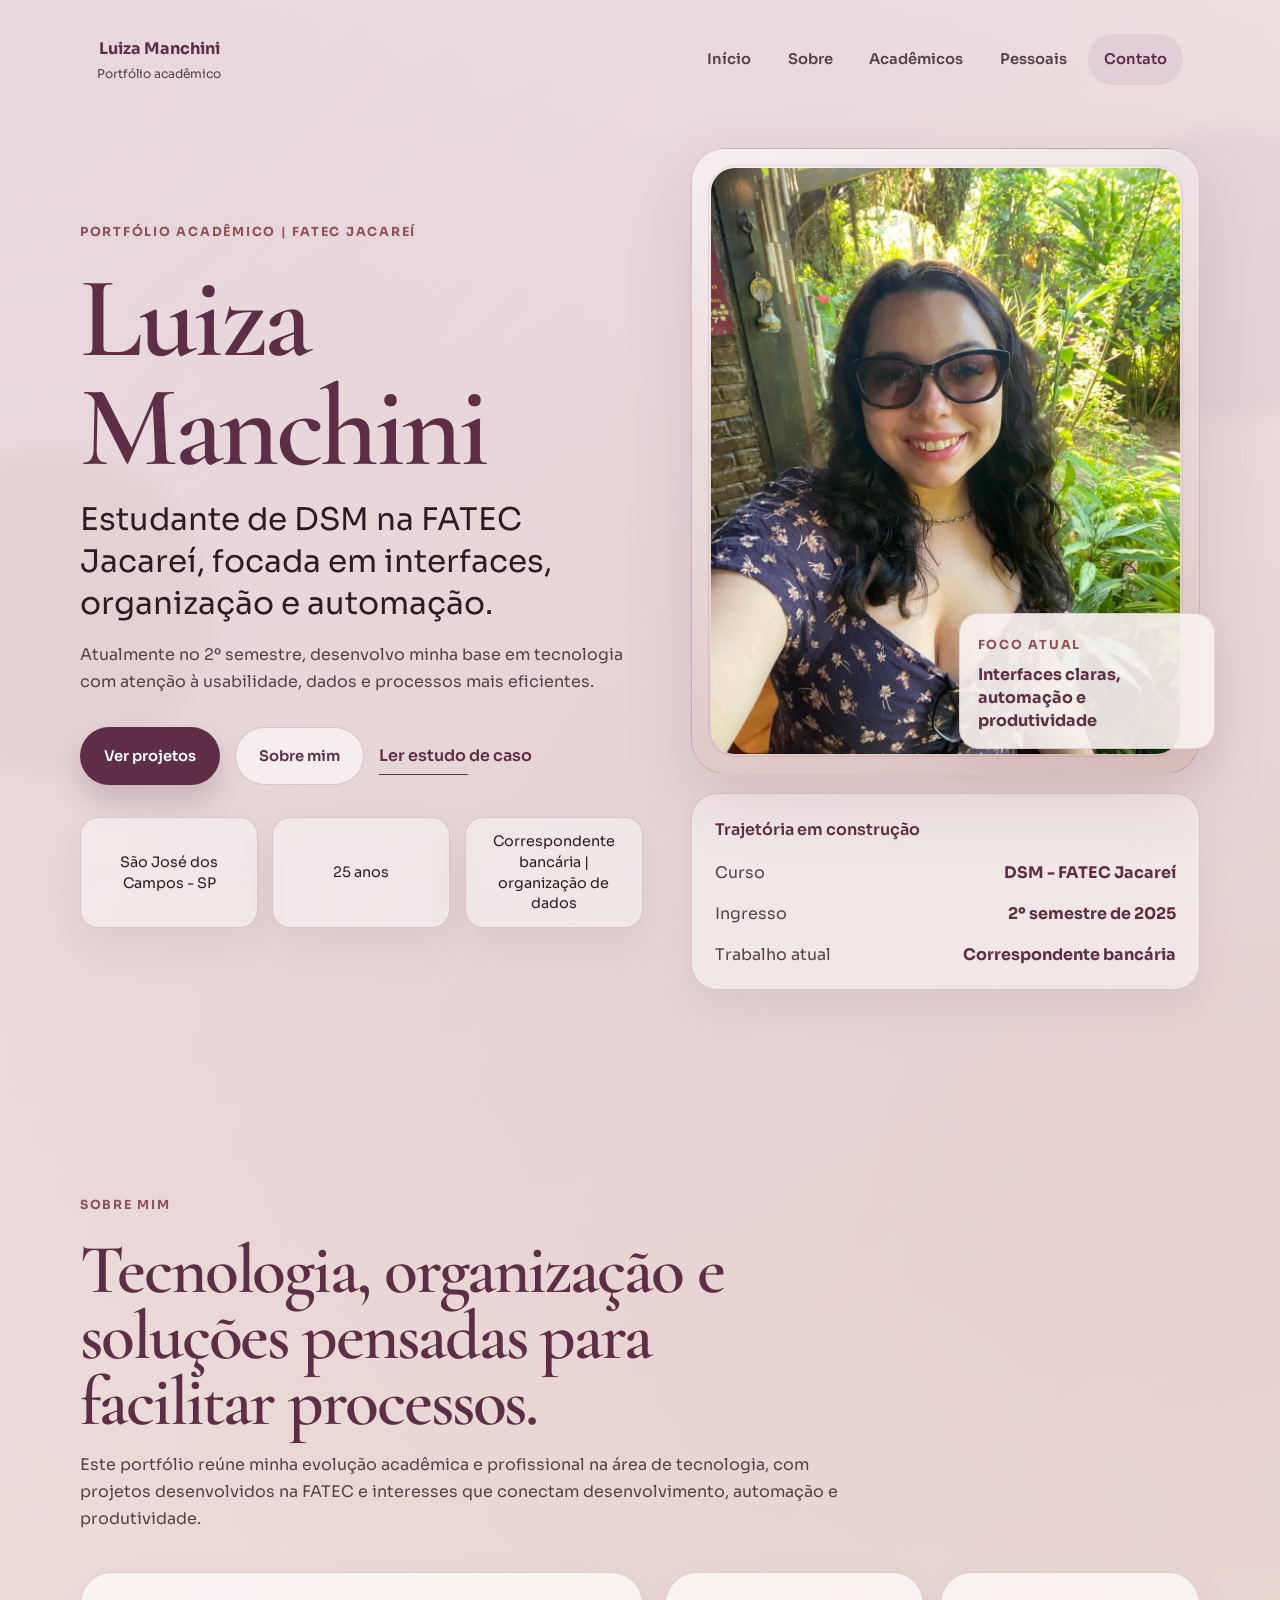
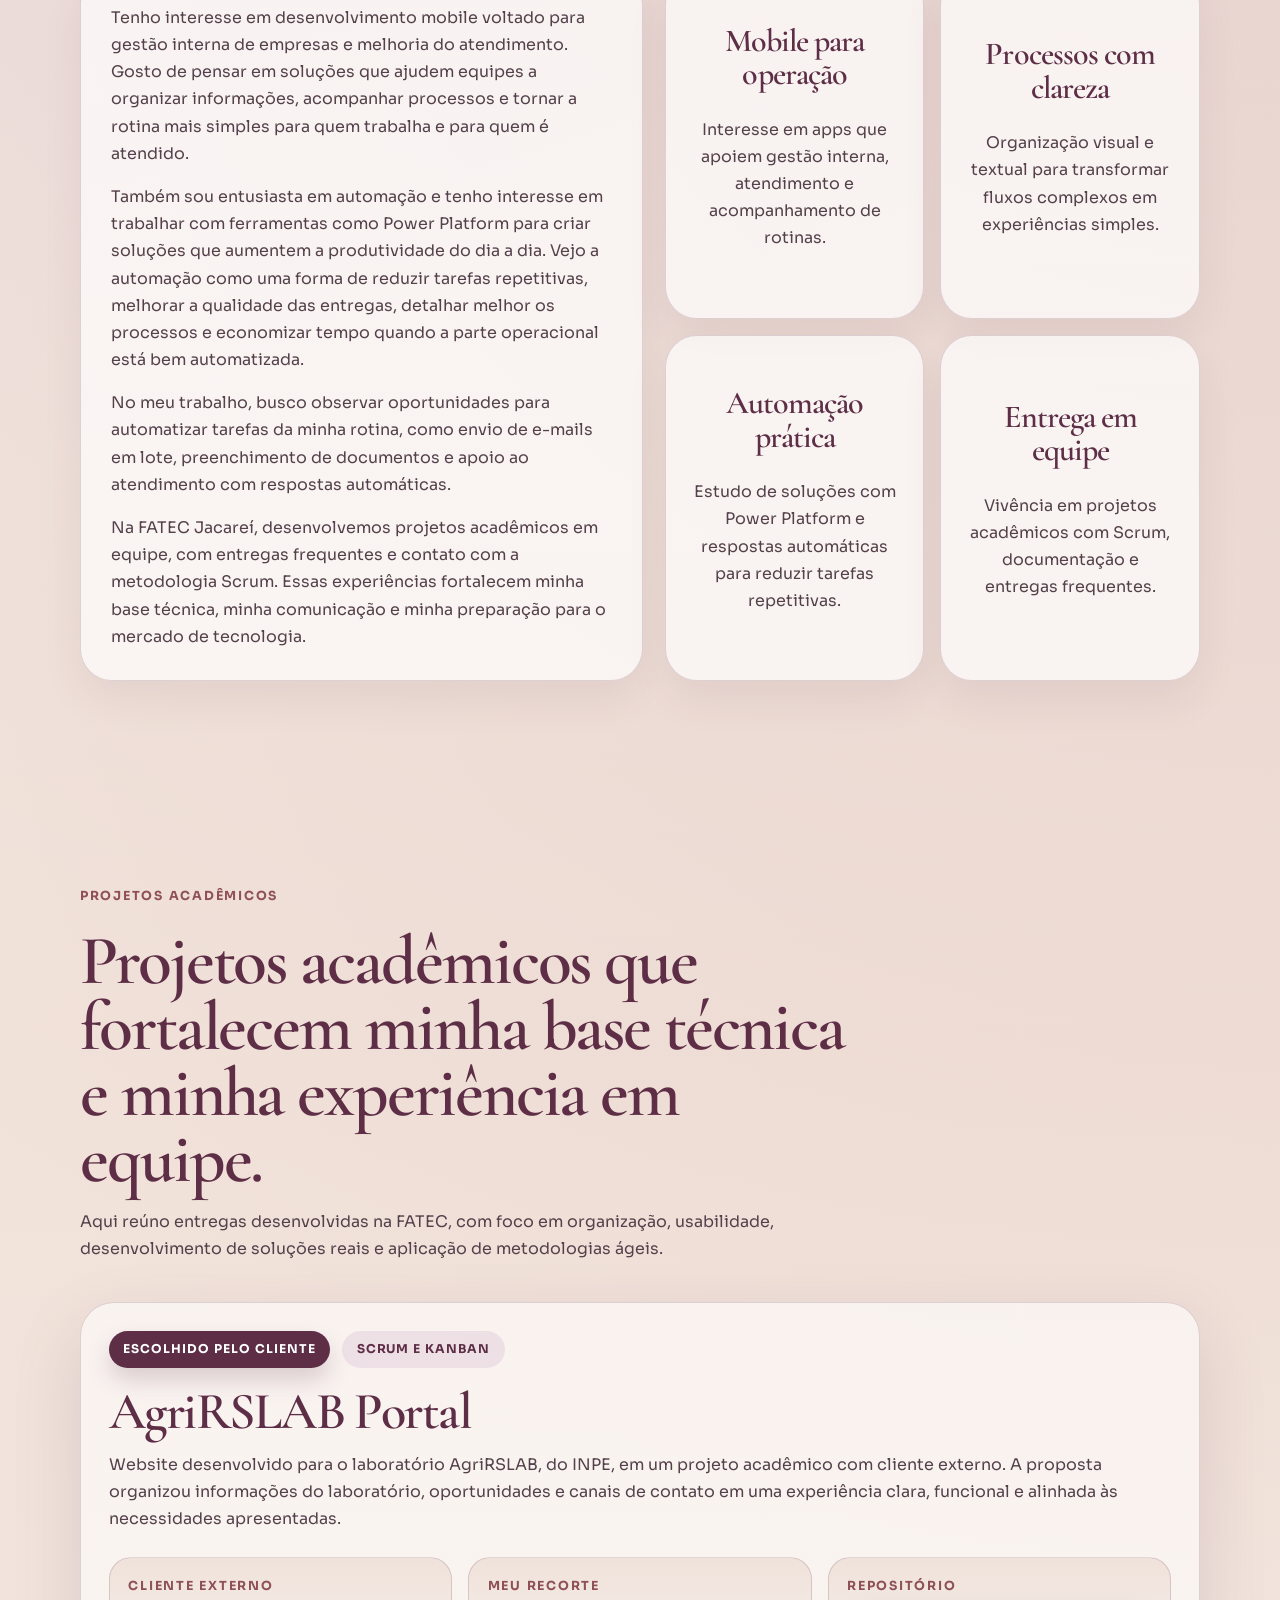
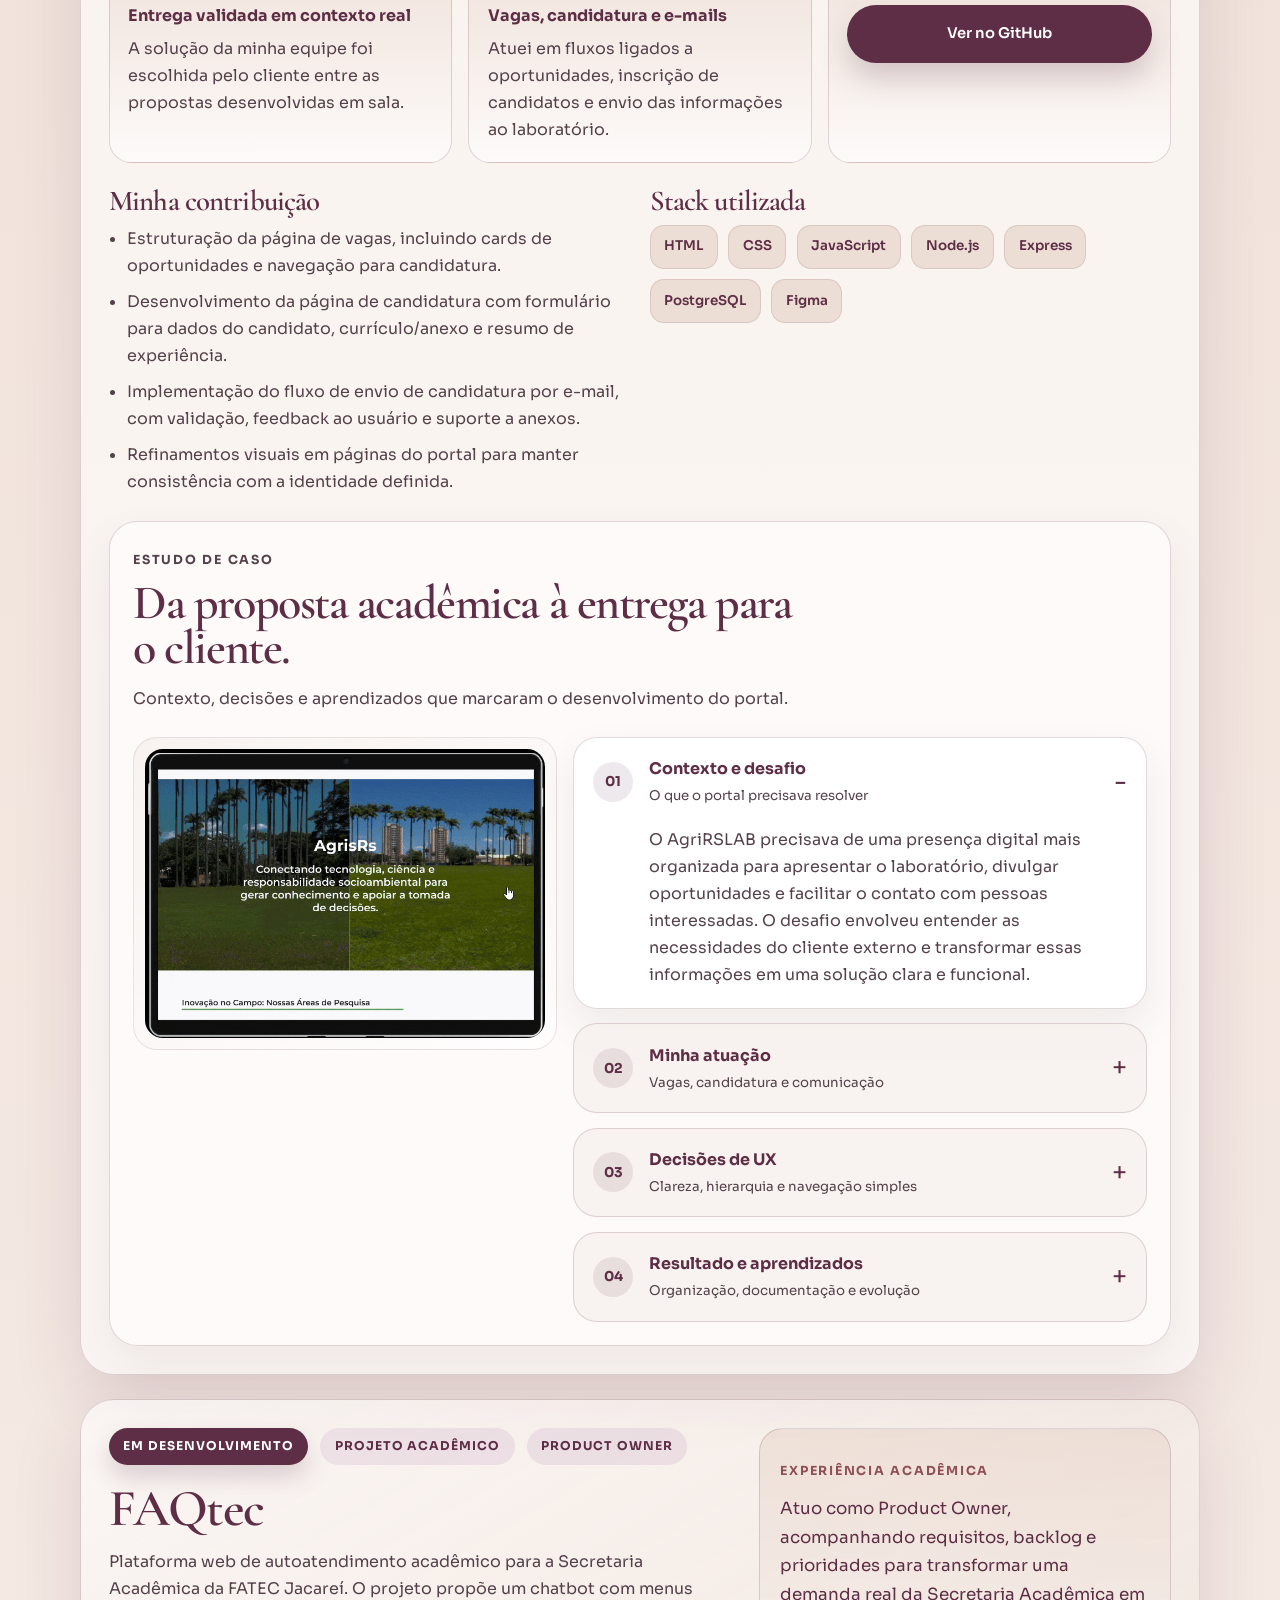
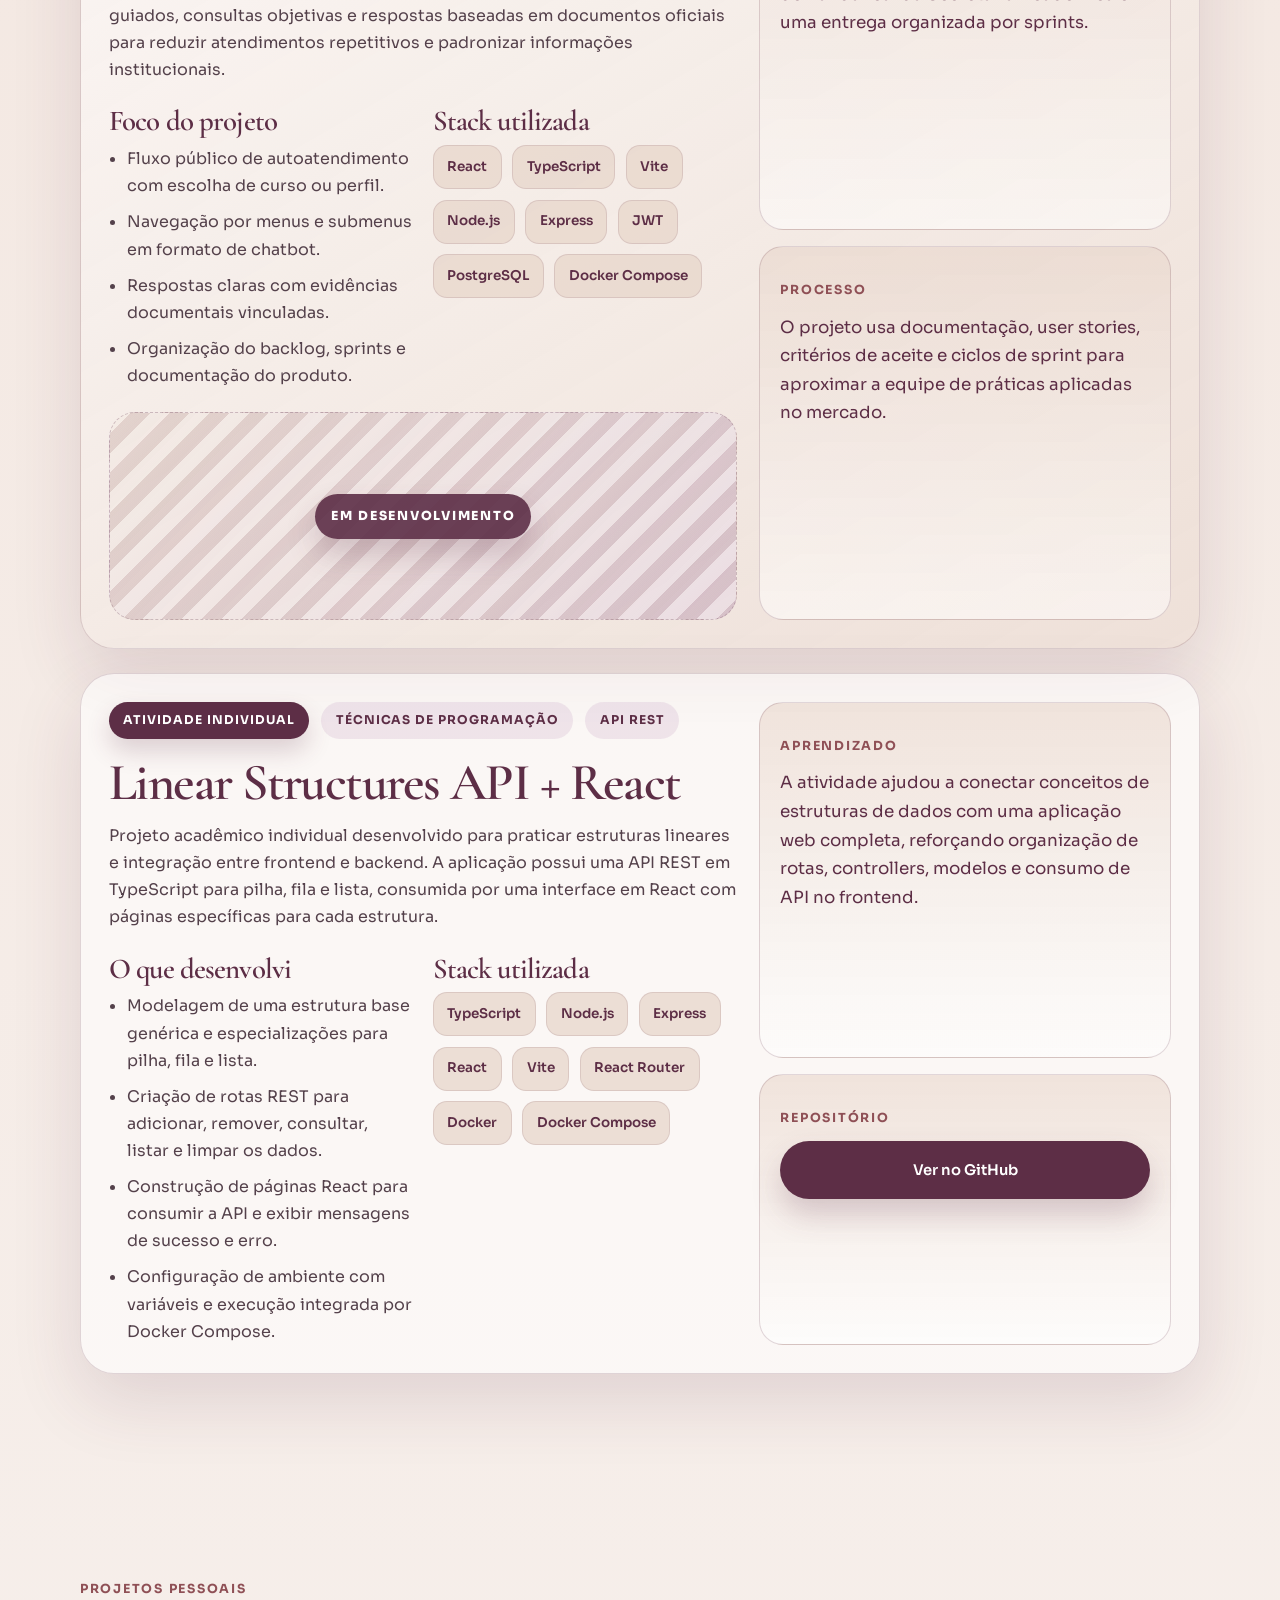
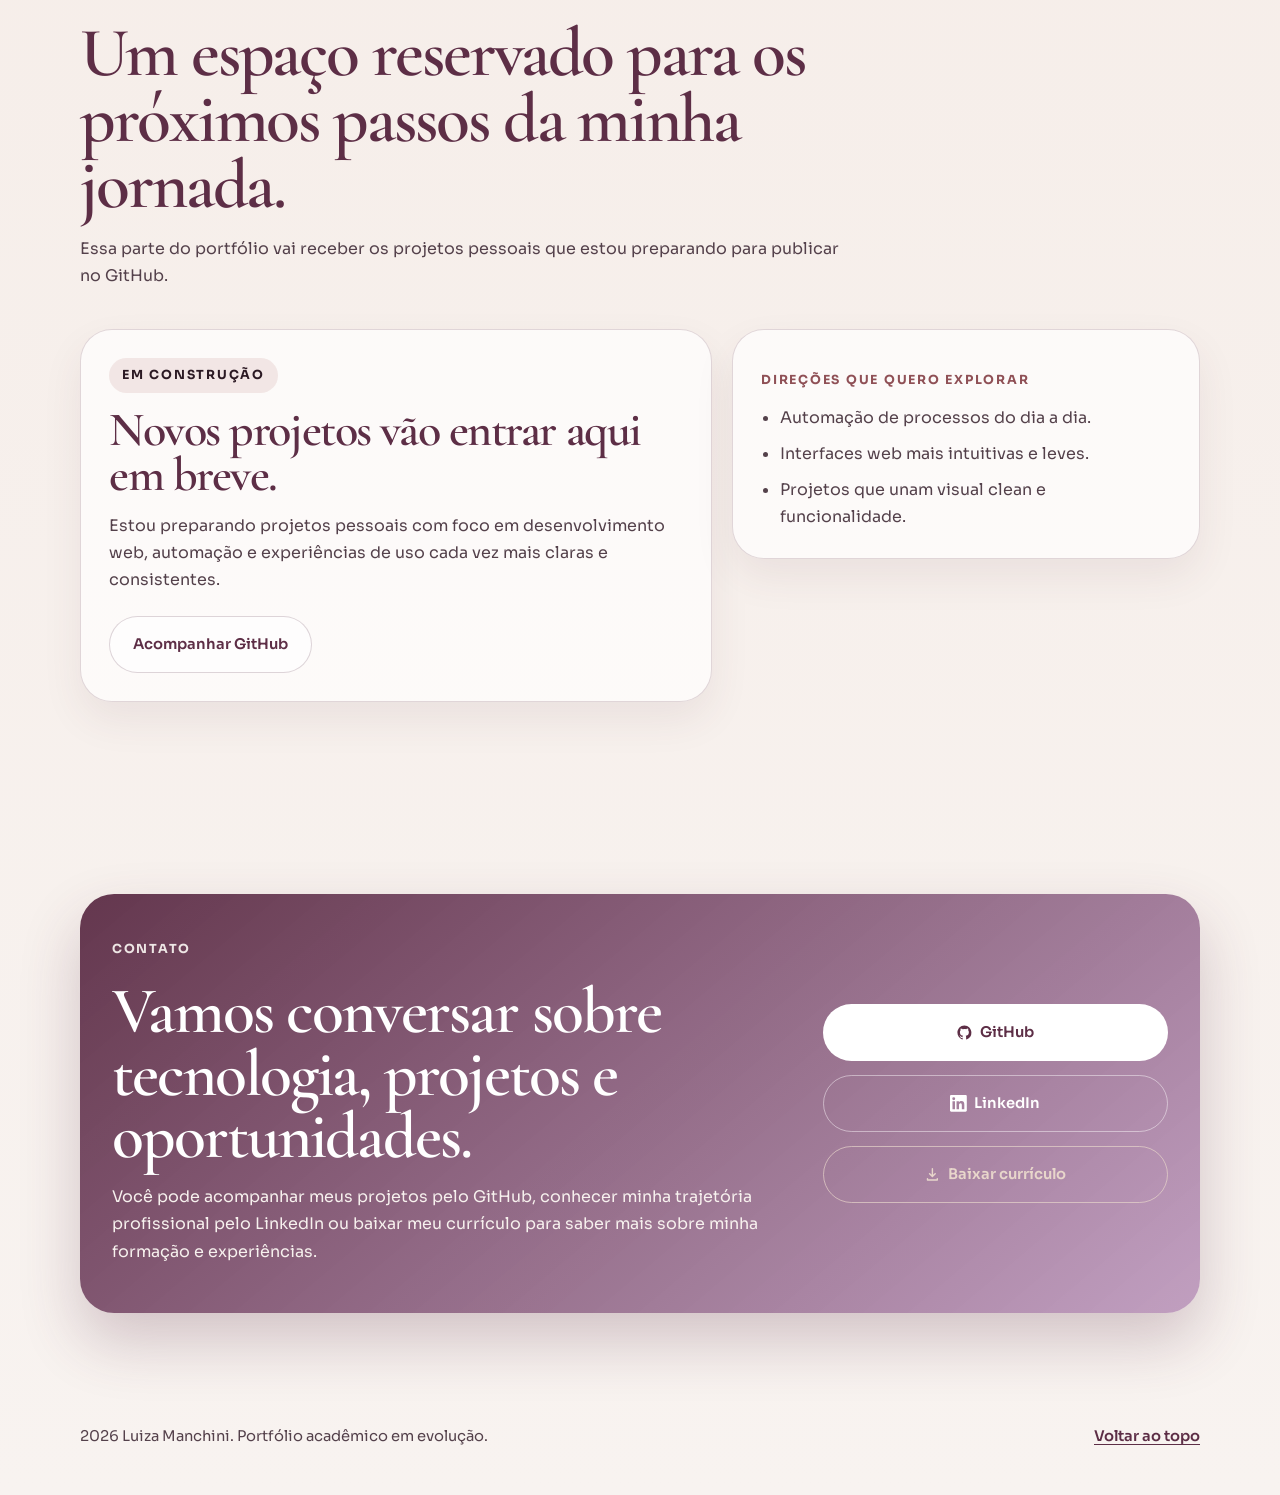
==== index.html @ 91cc4bcb "Add academic portfolio site" ====
<!doctype html>
<html lang="pt-BR">
<head>
  <meta charset="UTF-8">
  <meta name="viewport" content="width=device-width, initial-scale=1.0">
  <meta name="description" content="Portfólio acadêmico de Luiza Manchini, estudante de Desenvolvimento de Software Multiplataforma na FATEC Jacareí, com foco em interfaces claras, automação e produtividade.">
  <meta name="robots" content="index,follow">
  <meta property="og:locale" content="pt_BR">
  <meta property="og:type" content="website">
  <meta property="og:title" content="Luiza Manchini | Portfólio Acadêmico">
  <meta property="og:description" content="Projetos acadêmicos, processo criativo e evolução de Luiza Manchini em Desenvolvimento de Software Multiplataforma.">
  <meta property="og:image" content="assets/images/perfil.jpeg">
  <meta name="twitter:card" content="summary_large_image">
  <meta name="twitter:title" content="Luiza Manchini | Portfólio Acadêmico">
  <meta name="twitter:description" content="Projetos acadêmicos, processo criativo e evolução de Luiza Manchini em Desenvolvimento de Software Multiplataforma.">
  <meta name="twitter:image" content="assets/images/perfil.jpeg">
  <meta name="theme-color" content="#e8d6cb">
  <title>Luiza Manchini | Portfólio Acadêmico</title>
  <link rel="preconnect" href="https://fonts.googleapis.com">
  <link rel="preconnect" href="https://fonts.gstatic.com" crossorigin>
  <link href="https://fonts.googleapis.com/css2?family=Cormorant+Garamond:wght@500;600;700&family=Sora:wght@300;400;500;600;700&display=swap" rel="stylesheet">
  <link rel="icon" type="image/svg+xml" href="assets/icons/favicon.svg">
  <link rel="stylesheet" href="css/style.css">
  <script>document.documentElement.classList.add('js-ready');</script>
  <script src="js/script.js" defer></script>
</head>
<body>
  <a class="skip-link" href="#conteudo">Ir para o conteúdo principal</a>

  <header class="site-header">
    <div class="container header-inner">
      <div class="header-bar">
        <a class="brand" href="#inicio" aria-label="Ir para o início">
          <span class="brand-copy">
            <strong>Luiza Manchini</strong>
            <span>Portfólio acadêmico</span>
          </span>
        </a>

        <button class="menu-toggle" type="button" aria-expanded="false" aria-controls="site-navigation">
          <span class="menu-toggle-lines" aria-hidden="true">
            <span></span>
            <span></span>
            <span></span>
          </span>
          <span class="menu-toggle-label">Menu</span>
        </button>
      </div>

      <nav class="site-nav" id="site-navigation" aria-label="Navegação principal">
        <ul>
          <li><a href="#inicio">Início</a></li>
          <li><a href="#sobre">Sobre</a></li>
          <li><a href="#academicos">Acadêmicos</a></li>
          <li><a href="#pessoais">Pessoais</a></li>
          <li><a href="#contato">Contato</a></li>
        </ul>
      </nav>
    </div>
  </header>

  <main id="conteudo">
    <section class="section hero" id="inicio">
      <div class="container hero-grid">
        <div class="hero-copy" data-reveal>
          <p class="eyebrow">Portfólio acadêmico | FATEC Jacareí</p>
          <h1>Luiza Manchini</h1>
          <p class="hero-lead">Estudante de DSM na FATEC Jacareí, focada em interfaces, organização e automação.</p>
          <p class="hero-text">Atualmente no 2º semestre, desenvolvo minha base em tecnologia com atenção à usabilidade, dados e processos mais eficientes.</p>

          <div class="hero-actions">
            <a class="button button-primary" href="#academicos">Ver projetos</a>
            <a class="button button-secondary" href="#sobre">Sobre mim</a>
            <a class="text-link" href="#agri-case">Ler estudo de caso</a>
          </div>

          <ul class="hero-points" aria-label="Informações principais">
            <li>São José dos Campos - SP</li>
            <li>25 anos</li>
            <li>Correspondente bancária | organização de dados</li>
          </ul>
        </div>

        <div class="hero-visual" data-reveal>
          <div class="portrait-card">
            <span class="portrait-ring" aria-hidden="true"></span>
            <img src="assets/images/perfil.jpeg" alt="Retrato de Luiza Manchini" width="960" height="1280" decoding="async" fetchpriority="high">

            <div class="floating-note">
              <span class="note-label">Foco atual</span>
              <strong>Interfaces claras, automação e produtividade</strong>
            </div>
          </div>

          <div class="hero-mini-card">
            <p class="mini-title">Trajetória em construção</p>
            <ul>
              <li><span>Curso</span><strong>DSM - FATEC Jacareí</strong></li>
              <li><span>Ingresso</span><strong>2º semestre de 2025</strong></li>
              <li><span>Trabalho atual</span><strong>Correspondente bancária</strong></li>
            </ul>
          </div>
        </div>
      </div>
    </section>

    <section class="section about-section" id="sobre">
      <div class="container">
        <div class="section-heading" data-reveal>
          <p class="section-kicker">Sobre mim</p>
          <h2>Tecnologia, organização e soluções pensadas para facilitar processos.</h2>
          <p>Este portfólio reúne minha evolução acadêmica e profissional na área de tecnologia, com projetos desenvolvidos na FATEC e interesses que conectam desenvolvimento, automação e produtividade.</p>
        </div>

        <div class="about-grid">
          <article class="about-card" data-reveal>
            <p>Tenho interesse em desenvolvimento mobile voltado para gestão interna de empresas e melhoria do atendimento. Gosto de pensar em soluções que ajudem equipes a organizar informações, acompanhar processos e tornar a rotina mais simples para quem trabalha e para quem é atendido.</p>
            <p>Também sou entusiasta em automação e tenho interesse em trabalhar com ferramentas como Power Platform para criar soluções que aumentem a produtividade do dia a dia. Vejo a automação como uma forma de reduzir tarefas repetitivas, melhorar a qualidade das entregas, detalhar melhor os processos e economizar tempo quando a parte operacional está bem automatizada.</p>
            <p>No meu trabalho, busco observar oportunidades para automatizar tarefas da minha rotina, como envio de e-mails em lote, preenchimento de documentos e apoio ao atendimento com respostas automáticas.</p>
            <p>Na FATEC Jacareí, desenvolvemos projetos acadêmicos em equipe, com entregas frequentes e contato com a metodologia Scrum. Essas experiências fortalecem minha base técnica, minha comunicação e minha preparação para o mercado de tecnologia.</p>
          </article>

          <div class="principles-grid" data-reveal>
            <article class="principle-card">
              <h3>Mobile para operação</h3>
              <p>Interesse em apps que apoiem gestão interna, atendimento e acompanhamento de rotinas.</p>
            </article>

            <article class="principle-card">
              <h3>Processos com clareza</h3>
              <p>Organização visual e textual para transformar fluxos complexos em experiências simples.</p>
            </article>

            <article class="principle-card">
              <h3>Automação prática</h3>
              <p>Estudo de soluções com Power Platform e respostas automáticas para reduzir tarefas repetitivas.</p>
            </article>

            <article class="principle-card">
              <h3>Entrega em equipe</h3>
              <p>Vivência em projetos acadêmicos com Scrum, documentação e entregas frequentes.</p>
            </article>
          </div>
        </div>
      </div>
    </section>

    <section class="section projects-section" id="academicos">
      <div class="container">
        <div class="section-heading" data-reveal>
          <p class="section-kicker">Projetos acadêmicos</p>
          <h2>Projetos acadêmicos que fortalecem minha base técnica e minha experiência em equipe.</h2>
          <p>Aqui reúno entregas desenvolvidas na FATEC, com foco em organização, usabilidade, desenvolvimento de soluções reais e aplicação de metodologias ágeis.</p>
        </div>

        <article class="project-feature project-feature-wide" data-reveal id="agri-case">
          <div class="project-main">
            <div class="project-badges">
              <span class="badge badge-highlight">Escolhido pelo cliente</span>
              <span class="badge">Scrum e Kanban</span>
            </div>

            <h3>AgriRSLAB Portal</h3>
            <p class="project-summary">Website desenvolvido para o laboratório AgriRSLAB, do INPE, em um projeto acadêmico com cliente externo. A proposta organizou informações do laboratório, oportunidades e canais de contato em uma experiência clara, funcional e alinhada às necessidades apresentadas.</p>

            <div class="project-insights" aria-label="Destaques do projeto AgriRSLAB">
              <article class="project-mini-panel">
                <span class="side-eyebrow">Cliente externo</span>
                <strong>Entrega validada em contexto real</strong>
                <p>A solução da minha equipe foi escolhida pelo cliente entre as propostas desenvolvidas em sala.</p>
              </article>

              <article class="project-mini-panel">
                <span class="side-eyebrow">Meu recorte</span>
                <strong>Vagas, candidatura e e-mails</strong>
                <p>Atuei em fluxos ligados a oportunidades, inscrição de candidatos e envio das informações ao laboratório.</p>
              </article>

              <article class="project-mini-panel">
                <span class="side-eyebrow">Repositório</span>
                <a class="button button-primary button-block" href="https://github.com/404NotFound-ABP/AgriRSLAB_Portal" target="_blank" rel="noopener noreferrer">Ver no GitHub</a>
              </article>
            </div>

            <div class="project-split">
              <div>
                <h4>Minha contribuição</h4>
                <ul class="detail-list">
                  <li>Estruturação da página de vagas, incluindo cards de oportunidades e navegação para candidatura.</li>
                  <li>Desenvolvimento da página de candidatura com formulário para dados do candidato, currículo/anexo e resumo de experiência.</li>
                  <li>Implementação do fluxo de envio de candidatura por e-mail, com validação, feedback ao usuário e suporte a anexos.</li>
                  <li>Refinamentos visuais em páginas do portal para manter consistência com a identidade definida.</li>
                </ul>
              </div>

              <div>
                <h4>Stack utilizada</h4>
                <div class="tag-list" aria-label="Tecnologias utilizadas">
                  <span class="tag">HTML</span>
                  <span class="tag">CSS</span>
                  <span class="tag">JavaScript</span>
                  <span class="tag">Node.js</span>
                  <span class="tag">Express</span>
                  <span class="tag">PostgreSQL</span>
                  <span class="tag">Figma</span>
                </div>
              </div>
            </div>

            <section class="case-study-shell" aria-labelledby="case-study-title">
              <div class="case-study-intro">
                <p class="section-kicker">Estudo de caso</p>
                <h4 id="case-study-title">Da proposta acadêmica à entrega para o cliente.</h4>
                <p>Contexto, decisões e aprendizados que marcaram o desenvolvimento do portal.</p>
              </div>

              <div class="case-study-content">
                <div class="project-demo-card">
                  <img src="assets/images/GifFigma.gif" alt="Demonstração visual do protótipo do projeto AgriRSLAB" loading="lazy" decoding="async">
                </div>

                <div class="case-study-list" aria-label="Etapas do estudo de caso">
                  <details class="case-item" open>
                    <summary>
                      <span class="case-item-index">01</span>
                      <span>
                        <strong>Contexto e desafio</strong>
                        <small>O que o portal precisava resolver</small>
                      </span>
                    </summary>
                    <p>O AgriRSLAB precisava de uma presença digital mais organizada para apresentar o laboratório, divulgar oportunidades e facilitar o contato com pessoas interessadas. O desafio envolveu entender as necessidades do cliente externo e transformar essas informações em uma solução clara e funcional.</p>
                  </details>

                  <details class="case-item">
                    <summary>
                      <span class="case-item-index">02</span>
                      <span>
                        <strong>Minha atuação</strong>
                        <small>Vagas, candidatura e comunicação</small>
                      </span>
                    </summary>
                    <p>Atuei principalmente no fluxo de vagas e candidatura, estruturando a visualização das oportunidades, a tela de inscrição e o envio das informações por e-mail, incluindo validação de campos, retorno para o usuário e suporte a currículo anexado.</p>
                  </details>

                  <details class="case-item">
                    <summary>
                      <span class="case-item-index">03</span>
                      <span>
                        <strong>Decisões de UX</strong>
                        <small>Clareza, hierarquia e navegação simples</small>
                      </span>
                    </summary>
                    <p>As escolhas priorizaram leitura fluida, hierarquia visual clara e caminhos objetivos para que visitantes entendessem rapidamente o laboratório, encontrassem informações importantes e acessassem oportunidades com facilidade.</p>
                  </details>

                  <details class="case-item">
                    <summary>
                      <span class="case-item-index">04</span>
                      <span>
                        <strong>Resultado e aprendizados</strong>
                        <small>Organização, documentação e evolução</small>
                      </span>
                    </summary>
                    <p>Ter a solução escolhida pelo cliente reforçou a importância de alinhar design, funcionalidade e organização em equipe. O uso de Scrum, Kanban, Trello e UML também ajudou a visualizar fluxos, dividir responsabilidades e evoluir a entrega com mais segurança.</p>
                  </details>
                </div>
              </div>
            </section>
          </div>
        </article>

        <article class="project-feature project-feature-secondary" data-reveal>
          <div class="project-main">
            <div class="project-badges">
              <span class="badge badge-highlight">Em desenvolvimento</span>
              <span class="badge">Projeto acadêmico</span>
              <span class="badge">Product Owner</span>
            </div>

            <h3>FAQtec</h3>
            <p class="project-summary">Plataforma web de autoatendimento acadêmico para a Secretaria Acadêmica da FATEC Jacareí. O projeto propõe um chatbot com menus guiados, consultas objetivas e respostas baseadas em documentos oficiais para reduzir atendimentos repetitivos e padronizar informações institucionais.</p>

            <div class="project-split">
              <div>
                <h4>Foco do projeto</h4>
                <ul class="detail-list">
                  <li>Fluxo público de autoatendimento com escolha de curso ou perfil.</li>
                  <li>Navegação por menus e submenus em formato de chatbot.</li>
                  <li>Respostas claras com evidências documentais vinculadas.</li>
                  <li>Organização do backlog, sprints e documentação do produto.</li>
                </ul>
              </div>

              <div>
                <h4>Stack utilizada</h4>
                <div class="tag-list" aria-label="Tecnologias utilizadas no FAQtec">
                  <span class="tag">React</span>
                  <span class="tag">TypeScript</span>
                  <span class="tag">Vite</span>
                  <span class="tag">Node.js</span>
                  <span class="tag">Express</span>
                  <span class="tag">JWT</span>
                  <span class="tag">PostgreSQL</span>
                  <span class="tag">Docker Compose</span>
                </div>
              </div>
            </div>

            <div class="project-placeholder-media" aria-label="Espaço reservado para demonstração visual do FAQtec">
              <span>EM DESENVOLVIMENTO</span>
            </div>
          </div>

          <aside class="project-side">
            <div class="project-side-card">
              <p class="side-eyebrow">Experiência acadêmica</p>
              <p class="side-highlight">Atuo como Product Owner, acompanhando requisitos, backlog e prioridades para transformar uma demanda real da Secretaria Acadêmica em uma entrega organizada por sprints.</p>
            </div>

            <div class="project-side-card">
              <p class="side-eyebrow">Processo</p>
              <p class="side-highlight">O projeto usa documentação, user stories, critérios de aceite e ciclos de sprint para aproximar a equipe de práticas aplicadas no mercado.</p>
            </div>
          </aside>
        </article>

        <article class="project-feature" data-reveal>
          <div class="project-main">
            <div class="project-badges">
              <span class="badge badge-highlight">Atividade individual</span>
              <span class="badge">Técnicas de Programação</span>
              <span class="badge">API REST</span>
            </div>

            <h3>Linear Structures API + React</h3>
            <p class="project-summary">Projeto acadêmico individual desenvolvido para praticar estruturas lineares e integração entre frontend e backend. A aplicação possui uma API REST em TypeScript para pilha, fila e lista, consumida por uma interface em React com páginas específicas para cada estrutura.</p>

            <div class="project-split">
              <div>
                <h4>O que desenvolvi</h4>
                <ul class="detail-list">
                  <li>Modelagem de uma estrutura base genérica e especializações para pilha, fila e lista.</li>
                  <li>Criação de rotas REST para adicionar, remover, consultar, listar e limpar os dados.</li>
                  <li>Construção de páginas React para consumir a API e exibir mensagens de sucesso e erro.</li>
                  <li>Configuração de ambiente com variáveis e execução integrada por Docker Compose.</li>
                </ul>
              </div>

              <div>
                <h4>Stack utilizada</h4>
                <div class="tag-list" aria-label="Tecnologias utilizadas no Linear Structures API + React">
                  <span class="tag">TypeScript</span>
                  <span class="tag">Node.js</span>
                  <span class="tag">Express</span>
                  <span class="tag">React</span>
                  <span class="tag">Vite</span>
                  <span class="tag">React Router</span>
                  <span class="tag">Docker</span>
                  <span class="tag">Docker Compose</span>
                </div>
              </div>
            </div>
          </div>

          <aside class="project-side">
            <div class="project-side-card">
              <p class="side-eyebrow">Aprendizado</p>
              <p class="side-highlight">A atividade ajudou a conectar conceitos de estruturas de dados com uma aplicação web completa, reforçando organização de rotas, controllers, modelos e consumo de API no frontend.</p>
            </div>

            <div class="project-side-card">
              <p class="side-eyebrow">Repositório</p>
              <a class="button button-primary button-block" href="https://github.com/Luiza-Manchini/linear-structures-api-react" target="_blank" rel="noopener noreferrer">Ver no GitHub</a>
            </div>
          </aside>
        </article>
      </div>
    </section>

    <section class="section personal-section" id="pessoais">
      <div class="container">
        <div class="section-heading" data-reveal>
          <p class="section-kicker">Projetos pessoais</p>
          <h2>Um espaço reservado para os próximos passos da minha jornada.</h2>
          <p>Essa parte do portfólio vai receber os projetos pessoais que estou preparando para publicar no GitHub.</p>
        </div>

        <div class="personal-grid">
          <article class="placeholder-card" data-reveal>
            <span class="status-pill">Em construção</span>
            <h3>Novos projetos vão entrar aqui em breve.</h3>
            <p>Estou preparando projetos pessoais com foco em desenvolvimento web, automação e experiências de uso cada vez mais claras e consistentes.</p>
            <a class="button button-secondary" href="https://github.com/Luiza-Manchini" target="_blank" rel="noopener noreferrer">Acompanhar GitHub</a>
          </article>

          <aside class="idea-card" data-reveal>
            <p class="side-eyebrow">Direções que quero explorar</p>
            <ul class="detail-list">
              <li>Automação de processos do dia a dia.</li>
              <li>Interfaces web mais intuitivas e leves.</li>
              <li>Projetos que unam visual clean e funcionalidade.</li>
            </ul>
          </aside>
        </div>
      </div>
    </section>

    <section class="section contact-section" id="contato">
      <div class="container contact-shell" data-reveal>
        <div class="contact-copy">
          <p class="section-kicker">Contato</p>
          <h2>Vamos conversar sobre tecnologia, projetos e oportunidades.</h2>
          <p>Você pode acompanhar meus projetos pelo GitHub, conhecer minha trajetória profissional pelo LinkedIn ou baixar meu currículo para saber mais sobre minha formação e experiências.</p>
        </div>

        <div class="contact-actions">
          <a class="button button-primary button-block" href="https://github.com/Luiza-Manchini" target="_blank" rel="noopener noreferrer">
            <svg class="button-icon" viewBox="0 0 24 24" aria-hidden="true"><path d="M12 2C6.48 2 2 6.58 2 12.26c0 4.54 2.87 8.39 6.84 9.75.5.09.68-.22.68-.49 0-.24-.01-.88-.01-1.73-2.78.62-3.37-1.37-3.37-1.37-.45-1.18-1.11-1.49-1.11-1.49-.91-.64.07-.63.07-.63 1 .07 1.53 1.06 1.53 1.06.9 1.57 2.36 1.12 2.93.86.09-.67.35-1.12.63-1.38-2.22-.26-4.56-1.14-4.56-5.07 0-1.12.39-2.03 1.03-2.75-.1-.26-.45-1.3.1-2.71 0 0 .84-.28 2.75 1.05A9.34 9.34 0 0 1 12 7.02c.85 0 1.7.12 2.5.34 1.9-1.33 2.74-1.05 2.74-1.05.55 1.41.2 2.45.1 2.71.64.72 1.03 1.63 1.03 2.75 0 3.94-2.34 4.8-4.57 5.06.36.32.68.95.68 1.92 0 1.38-.01 2.5-.01 2.84 0 .27.18.59.69.49A10.1 10.1 0 0 0 22 12.26C22 6.58 17.52 2 12 2Z"/></svg>
            GitHub
          </a>
          <a class="button button-secondary button-block" href="https://www.linkedin.com/in/luiza-manchini-b51a7b336/" target="_blank" rel="noopener noreferrer">
            <svg class="button-icon" viewBox="0 0 24 24" aria-hidden="true"><path d="M20.45 20.45h-3.56v-5.58c0-1.33-.03-3.04-1.85-3.04-1.85 0-2.13 1.44-2.13 2.94v5.68H9.35V8.98h3.42v1.57h.05c.48-.9 1.64-1.85 3.37-1.85 3.6 0 4.27 2.37 4.27 5.46v6.29ZM5.33 7.41a2.06 2.06 0 1 1 0-4.12 2.06 2.06 0 0 1 0 4.12Zm1.78 13.04H3.55V8.98h3.56v11.47ZM22.22 0H1.77C.79 0 0 .77 0 1.72v20.56C0 23.23.79 24 1.77 24h20.45c.98 0 1.78-.77 1.78-1.72V1.72C24 .77 23.2 0 22.22 0Z"/></svg>
            LinkedIn
          </a>
          <a class="button button-secondary button-block" href="assets/documents/CV.pdf" download>
            <svg class="button-icon" viewBox="0 0 24 24" aria-hidden="true"><path d="M12 3a1 1 0 0 1 1 1v8.59l2.3-2.3a1 1 0 1 1 1.4 1.42l-4 4a1 1 0 0 1-1.4 0l-4-4a1 1 0 1 1 1.4-1.42l2.3 2.3V4a1 1 0 0 1 1-1Zm-7 14a1 1 0 0 1 1 1v1h12v-1a1 1 0 1 1 2 0v2a1 1 0 0 1-1 1H5a1 1 0 0 1-1-1v-2a1 1 0 0 1 1-1Z"/></svg>
            Baixar currículo
          </a>
        </div>
      </div>
    </section>
  </main>

  <footer class="site-footer">
    <div class="container footer-inner">
      <p><span id="current-year"></span> Luiza Manchini. Portfólio acadêmico em evolução.</p>
      <a href="#inicio">Voltar ao topo</a>
    </div>
  </footer>
</body>
</html>
---- css/style.css ----
:root {
  --powder-petal: #e8d6cb;
  --cotton-rose: #d0ada7;
  --terracotta-clay: #8f5056;
  --blackberry-cream: #5d2e46;
  --amethyst-smoke: #b58db6;
  --paper: #f7f1ee;
  --ink: #2c1a24;
  --muted: #54414b;
  --border: rgba(93, 46, 70, 0.18);
  --surface: rgba(255, 255, 255, 0.68);
  --shadow-soft: 0 18px 40px rgba(93, 46, 70, 0.08);
  --shadow-strong: 0 26px 70px rgba(93, 46, 70, 0.14);
  --radius-lg: 32px;
  --radius-md: 24px;
  --radius-sm: 18px;
}

* {
  box-sizing: border-box;
}

html {
  scroll-behavior: smooth;
  scroll-padding-top: 7rem;
}

body {
  margin: 0;
  min-height: 100vh;
  font-family: "Sora", sans-serif;
  color: var(--ink);
  line-height: 1.7;
  background:
    radial-gradient(circle at top left, rgba(181, 141, 182, 0.22), transparent 26%),
    radial-gradient(circle at right 15%, rgba(173, 106, 108, 0.18), transparent 30%),
    linear-gradient(180deg, #f7f1ee 0%, #f1e2da 34%, #f8f3f0 100%);
}

body::before,
body::after {
  content: "";
  position: fixed;
  inset: auto;
  border-radius: 999px;
  pointer-events: none;
  filter: blur(8px);
  opacity: 0.6;
  z-index: 0;
}

body::before {
  top: 8rem;
  right: -6rem;
  width: 18rem;
  height: 18rem;
  background: rgba(181, 141, 182, 0.18);
}

body::after {
  left: -7rem;
  bottom: 8rem;
  width: 20rem;
  height: 20rem;
  background: rgba(208, 173, 167, 0.22);
}

img {
  display: block;
  max-width: 100%;
  height: auto;
}

a {
  color: inherit;
  text-decoration: none;
  text-decoration-thickness: 0.08em;
  text-underline-offset: 0.18em;
}

a:focus-visible,
button:focus-visible {
  outline: 3px solid rgba(93, 46, 70, 0.38);
  outline-offset: 4px;
}

button,
input,
textarea,
select {
  font: inherit;
}

.skip-link {
  position: absolute;
  top: -4rem;
  left: 1rem;
  padding: 0.9rem 1.1rem;
  border-radius: 999px;
  background: var(--blackberry-cream);
  color: #fff;
  z-index: 30;
}

.skip-link:focus {
  top: 1rem;
}

.container {
  width: min(1120px, calc(100% - 2rem));
  margin: 0 auto;
  position: relative;
  z-index: 1;
}

.section {
  padding: 6rem 0;
  scroll-margin-top: 7rem;
}

.site-header {
  position: sticky;
  top: 0;
  z-index: 20;
  padding-top: 1rem;
}

.header-inner {
  display: flex;
  align-items: center;
  justify-content: space-between;
  gap: 1.25rem;
  padding: 0.9rem 1rem;
  border-radius: 999px;
  border: 1px solid transparent;
  transition: background-color 0.3s ease, border-color 0.3s ease, box-shadow 0.3s ease, transform 0.3s ease;
}

.header-bar {
  display: flex;
  align-items: center;
  justify-content: space-between;
  gap: 1rem;
  flex: 1 1 0;
}

.site-header.is-scrolled .header-inner {
  background: rgba(247, 241, 238, 0.92);
  border-color: var(--border);
  box-shadow: var(--shadow-soft);
}

@supports (backdrop-filter: blur(16px)) {
  .site-header.is-scrolled .header-inner {
    background: rgba(247, 241, 238, 0.82);
    backdrop-filter: blur(16px);
  }
}

.brand {
  display: inline-flex;
  align-items: center;
  padding: 0.2rem 0;
  min-width: 12rem;
}

.brand-copy {
  display: grid;
  gap: 0.12rem;
  text-align: center;
}

.brand-copy strong {
  font-size: 1rem;
  color: var(--blackberry-cream);
}

.brand-copy span {
  font-size: 0.76rem;
  color: var(--muted);
}

.menu-toggle {
  display: none;
  align-items: center;
  gap: 0.75rem;
  padding: 0.75rem 0.95rem;
  border: 1px solid rgba(93, 46, 70, 0.2);
  border-radius: 999px;
  background: rgba(255, 255, 255, 0.6);
  color: var(--blackberry-cream);
  font-weight: 600;
}

.menu-toggle-lines {
  display: grid;
  gap: 0.22rem;
}

.menu-toggle-lines span {
  width: 1rem;
  height: 2px;
  border-radius: 999px;
  background: currentColor;
  transform-origin: center;
  transition: transform 0.25s ease, opacity 0.25s ease;
}

.menu-toggle[aria-expanded="true"] .menu-toggle-lines span:nth-child(1) {
  transform: translateY(6px) rotate(45deg);
}

.menu-toggle[aria-expanded="true"] .menu-toggle-lines span:nth-child(2) {
  opacity: 0;
}

.menu-toggle[aria-expanded="true"] .menu-toggle-lines span:nth-child(3) {
  transform: translateY(-6px) rotate(-45deg);
}

.site-nav {
  min-width: 0;
}

.site-nav ul {
  display: flex;
  align-items: center;
  gap: 0.3rem;
  list-style: none;
  margin: 0;
  padding: 0;
}

.site-nav a {
  display: inline-flex;
  align-items: center;
  justify-content: center;
  padding: 0.8rem 1rem;
  border-radius: 999px;
  color: var(--muted);
  font-size: 0.92rem;
  font-weight: 600;
  white-space: nowrap;
  transition: color 0.25s ease, background-color 0.25s ease;
}

.site-nav a:hover,
.site-nav a.is-active,
.site-nav a[aria-current="location"] {
  color: var(--blackberry-cream);
  background: rgba(181, 141, 182, 0.18);
}

.hero {
  padding-top: 2.8rem;
}

.hero-grid {
  display: grid;
  grid-template-columns: minmax(0, 1.05fr) minmax(340px, 0.95fr);
  gap: 3rem;
  align-items: center;
}

.eyebrow,
.section-kicker,
.note-label,
.side-eyebrow,
.status-pill {
  display: inline-flex;
  align-items: center;
  gap: 0.35rem;
  font-size: 0.78rem;
  font-weight: 700;
  letter-spacing: 0.14em;
  text-transform: uppercase;
}

.eyebrow,
.section-kicker,
.note-label,
.side-eyebrow {
  color: var(--terracotta-clay);
}

h1,
h2,
h3,
h4 {
  margin: 0;
  font-family: "Cormorant Garamond", serif;
  font-weight: 600;
  line-height: 0.95;
  letter-spacing: -0.03em;
}

h1 {
  margin-top: 0.5rem;
  margin-bottom: 1rem;
  font-size: clamp(4rem, 12vw, 7.2rem);
  color: var(--blackberry-cream);
}

.hero-lead {
  max-width: 24ch;
  margin: 0 0 1rem;
  font-size: clamp(1.35rem, 2.7vw, 1.95rem);
  line-height: 1.35;
}

.hero-text,
.section-heading p:not(.section-kicker),
.project-summary,
.placeholder-card p,
.about-card p,
.contact-copy p:last-child,
.detail-list,
.principle-card p {
  color: var(--muted);
}

.hero-text {
  max-width: 38rem;
  margin: 0 0 2rem;
}

.hero-actions {
  display: flex;
  flex-wrap: wrap;
  gap: 0.9rem;
  margin-bottom: 2rem;
}

.button {
  display: inline-flex;
  align-items: center;
  justify-content: center;
  gap: 0.45rem;
  padding: 0.95rem 1.45rem;
  border: 1px solid transparent;
  border-radius: 999px;
  font-size: 0.92rem;
  font-weight: 600;
  transition: transform 0.25s ease, background-color 0.25s ease, border-color 0.25s ease, color 0.25s ease, box-shadow 0.25s ease;
}

.button-icon {
  width: 1.05rem;
  height: 1.05rem;
  flex: 0 0 auto;
  fill: currentColor;
}

.button:hover {
  transform: translateY(-2px);
}

.button-primary {
  background: var(--blackberry-cream);
  color: #fff;
  box-shadow: 0 16px 30px rgba(93, 46, 70, 0.22);
}

.button-primary:hover {
  background: #4d2238;
}

.button-secondary {
  background: rgba(255, 255, 255, 0.56);
  border-color: rgba(93, 46, 70, 0.2);
  color: var(--blackberry-cream);
}

.button-secondary:hover {
  background: rgba(255, 255, 255, 0.78);
}

.button-block {
  width: 100%;
}

.text-link {
  align-self: center;
  padding: 0.85rem 0;
  color: var(--blackberry-cream);
  font-weight: 600;
  position: relative;
}

.text-link::after {
  content: "";
  position: absolute;
  left: 0;
  bottom: 0.5rem;
  width: 100%;
  height: 1px;
  background: currentColor;
  transform: scaleX(0.58);
  transform-origin: left;
  transition: transform 0.25s ease;
}

.text-link:hover::after {
  transform: scaleX(1);
}

.hero-points {
  display: grid;
  grid-template-columns: repeat(3, minmax(0, 1fr));
  gap: 0.9rem;
  list-style: none;
  margin: 0;
  padding: 0;
}

.hero-points li {
  min-height: 4.45rem;
  display: flex;
  align-items: center;
  justify-content: center;
  padding: 0.82rem 0.95rem;
  border-radius: 18px;
  border: 1px solid var(--border);
  background: rgba(255, 255, 255, 0.42);
  box-shadow: var(--shadow-soft);
  font-size: 0.9rem;
  line-height: 1.45;
  text-align: center;
}

.portrait-card,
.hero-mini-card,
.about-card,
.principle-card,
.project-feature,
.placeholder-card,
.idea-card {
  border: 1px solid var(--border);
  box-shadow: var(--shadow-soft);
}

.portrait-card {
  position: relative;
  padding: 1.2rem;
  border-radius: 34px;
  background: linear-gradient(165deg, rgba(255, 255, 255, 0.55), rgba(208, 173, 167, 0.48));
  box-shadow: var(--shadow-strong);
}

.portrait-ring {
  position: absolute;
  inset: 1rem;
  border: 1px solid rgba(93, 46, 70, 0.12);
  border-radius: 28px;
  pointer-events: none;
}

.portrait-card img {
  width: 100%;
  aspect-ratio: 4 / 5;
  object-fit: cover;
  border-radius: 24px;
}

.floating-note {
  position: absolute;
  right: -1rem;
  bottom: 1.5rem;
  max-width: 16rem;
  padding: 1rem 1.1rem;
  border-radius: 20px;
  border: 1px solid rgba(93, 46, 70, 0.14);
  background: rgba(247, 241, 238, 0.92);
  box-shadow: var(--shadow-soft);
}

.floating-note strong {
  display: block;
  margin-top: 0.35rem;
  color: var(--blackberry-cream);
  line-height: 1.45;
}

.hero-mini-card {
  margin-top: 1.2rem;
  padding: 1.35rem 1.45rem;
  border-radius: 26px;
  background: rgba(255, 255, 255, 0.45);
}

.mini-title {
  margin: 0;
  color: var(--blackberry-cream);
  font-weight: 600;
}

.hero-mini-card ul {
  display: grid;
  gap: 0.85rem;
  list-style: none;
  margin: 1rem 0 0;
  padding: 0;
}

.hero-mini-card li {
  display: flex;
  justify-content: space-between;
  gap: 1rem;
}

.hero-mini-card span {
  color: var(--muted);
}

.hero-mini-card strong {
  text-align: right;
  color: var(--blackberry-cream);
}

.section-heading {
  max-width: 48rem;
  margin-bottom: 2.5rem;
}

.section-heading h2 {
  margin: 0.5rem 0 1rem;
  font-size: clamp(2.9rem, 6.4vw, 4.35rem);
  color: var(--blackberry-cream);
}

.about-grid {
  display: grid;
  grid-template-columns: minmax(0, 1fr) minmax(0, 0.95fr);
  gap: 1.35rem;
}

.about-card,
.principle-card,
.placeholder-card,
.idea-card {
  border-radius: var(--radius-lg);
  background: var(--surface);
}

.about-card {
  padding: 1.9rem;
}

.about-card p {
  margin: 0;
}

.about-card p + p {
  margin-top: 1rem;
}

.principles-grid {
  display: grid;
  grid-template-columns: repeat(2, minmax(0, 1fr));
  gap: 1rem;
}

.principle-card {
  min-height: 11rem;
  display: grid;
  align-content: center;
  justify-items: center;
  padding: 1.4rem;
  text-align: center;
}

.principle-card h3 {
  margin-bottom: 0.55rem;
  font-size: clamp(1.65rem, 3vw, 2rem);
  line-height: 1.05;
  color: var(--blackberry-cream);
}

.project-feature {
  display: grid;
  grid-template-columns: minmax(0, 1.16fr) minmax(270px, 0.76fr);
  gap: 1.4rem;
  padding: 1.75rem;
  border-radius: 34px;
  background: rgba(255, 255, 255, 0.58);
  box-shadow: var(--shadow-strong);
}

.project-feature + .project-feature {
  margin-top: 1.5rem;
}

.project-feature-secondary {
  background: linear-gradient(150deg, rgba(255, 255, 255, 0.62), rgba(232, 214, 203, 0.5));
}

.project-feature-wide {
  grid-template-columns: 1fr;
}

.project-insights {
  display: grid;
  grid-template-columns: repeat(3, minmax(0, 1fr));
  gap: 1rem;
  margin: 0 0 1.5rem;
}

.project-mini-panel {
  display: grid;
  align-content: start;
  gap: 0.5rem;
  padding: 1.15rem;
  border: 1px solid var(--border);
  border-radius: 22px;
  background: linear-gradient(180deg, rgba(232, 214, 203, 0.58), rgba(255, 255, 255, 0.58));
}

.project-mini-panel strong {
  color: var(--blackberry-cream);
  line-height: 1.35;
}

.project-mini-panel p {
  margin: 0;
  color: var(--muted);
}

.project-placeholder-media {
  min-height: 13rem;
  display: grid;
  place-items: center;
  margin-top: 1.45rem;
  border: 1px dashed rgba(93, 46, 70, 0.26);
  border-radius: 26px;
  background:
    repeating-linear-gradient(
      -45deg,
      rgba(93, 46, 70, 0.08) 0,
      rgba(93, 46, 70, 0.08) 14px,
      rgba(255, 255, 255, 0.34) 14px,
      rgba(255, 255, 255, 0.34) 28px
    ),
    linear-gradient(135deg, rgba(232, 214, 203, 0.6), rgba(181, 141, 182, 0.28));
  overflow: hidden;
}

.project-placeholder-media span {
  padding: 0.75rem 1rem;
  border-radius: 999px;
  background: rgba(93, 46, 70, 0.9);
  color: #fff;
  font-size: 0.78rem;
  font-weight: 800;
  letter-spacing: 0.14em;
  text-transform: uppercase;
  box-shadow: 0 16px 30px rgba(93, 46, 70, 0.22);
}

.project-badges {
  display: flex;
  flex-wrap: wrap;
  gap: 0.75rem;
  margin-bottom: 1.2rem;
}

.badge {
  padding: 0.5rem 0.9rem;
  border-radius: 999px;
  background: rgba(181, 141, 182, 0.18);
  color: var(--blackberry-cream);
  font-size: 0.76rem;
  font-weight: 700;
  letter-spacing: 0.08em;
  text-transform: uppercase;
}

.badge-strong {
  background: rgba(93, 46, 70, 0.12);
}

.badge-highlight {
  background: var(--blackberry-cream);
  color: #fff;
  box-shadow: 0 12px 24px rgba(93, 46, 70, 0.2);
}

.project-main h3 {
  margin-bottom: 0.9rem;
  font-size: 3.25rem;
  color: var(--blackberry-cream);
}

.project-summary {
  margin: 0 0 1.5rem;
}

.project-split {
  display: grid;
  grid-template-columns: repeat(2, minmax(0, 1fr));
  gap: 1.2rem;
}

.project-main h4 {
  margin-bottom: 0.65rem;
  font-size: 1.8rem;
  color: var(--blackberry-cream);
}

.detail-list {
  margin: 0;
  padding-left: 1.15rem;
}

.detail-list li + li {
  margin-top: 0.55rem;
}

.tag-list {
  display: flex;
  flex-wrap: wrap;
  gap: 0.65rem;
}

.tag {
  display: inline-flex;
  align-items: center;
  padding: 0.6rem 0.85rem;
  border-radius: 14px;
  background: rgba(232, 214, 203, 0.76);
  border: 1px solid rgba(93, 46, 70, 0.12);
  color: var(--blackberry-cream);
  font-size: 0.84rem;
  font-weight: 600;
}

.project-side {
  display: grid;
  gap: 1rem;
}

.project-side-card {
  padding: 1.25rem;
  border: 1px solid var(--border);
  border-radius: 24px;
  background: linear-gradient(180deg, rgba(232, 214, 203, 0.6), rgba(255, 255, 255, 0.52));
}

.case-study-shell {
  margin-top: 1.6rem;
  padding: 1.45rem;
  border: 1px solid var(--border);
  border-radius: 28px;
  background: rgba(255, 255, 255, 0.5);
  box-shadow: var(--shadow-soft);
}

.case-study-intro {
  max-width: 42rem;
  margin-bottom: 1.5rem;
}

.case-study-intro h3,
.case-study-intro h4 {
  margin: 0.5rem 0 0.85rem;
  font-size: clamp(2.25rem, 4.5vw, 3rem);
  color: var(--blackberry-cream);
}

.case-study-intro p {
  margin: 0;
  color: var(--muted);
}

.case-study-list {
  display: grid;
  gap: 0.9rem;
}

.case-study-content {
  display: grid;
  grid-template-columns: minmax(240px, 0.85fr) minmax(0, 1.15fr);
  gap: 1rem;
  align-items: start;
}

.project-demo-card {
  margin: 0;
  padding: 0.7rem;
  border: 1px solid rgba(93, 46, 70, 0.12);
  border-radius: 24px;
  background: linear-gradient(145deg, rgba(247, 241, 238, 0.88), rgba(255, 255, 255, 0.7));
}

.project-demo-card img {
  width: 100%;
  max-height: 25rem;
  margin-inline: auto;
  object-fit: contain;
  border-radius: 18px;
}

.case-item {
  border: 1px solid var(--border);
  border-radius: 24px;
  background: rgba(247, 241, 238, 0.82);
  overflow: hidden;
}

.case-item[open] {
  background: rgba(255, 255, 255, 0.88);
  box-shadow: var(--shadow-soft);
}

.case-item summary {
  display: grid;
  grid-template-columns: auto 1fr auto;
  align-items: center;
  gap: 1rem;
  padding: 1.1rem 1.2rem;
  cursor: pointer;
  list-style: none;
}

.case-item summary::-webkit-details-marker {
  display: none;
}

.case-item summary::after {
  content: "+";
  color: var(--blackberry-cream);
  font-size: 1.6rem;
  line-height: 1;
}

.case-item[open] summary::after {
  content: "-";
}

.case-item-index {
  width: 2.5rem;
  aspect-ratio: 1;
  display: grid;
  place-items: center;
  border-radius: 50%;
  background: rgba(93, 46, 70, 0.1);
  color: var(--blackberry-cream);
  font-size: 0.85rem;
  font-weight: 700;
}

.case-item strong,
.case-item small {
  display: block;
}

.case-item strong {
  color: var(--blackberry-cream);
}

.case-item small {
  margin-top: 0.18rem;
  color: var(--muted);
}

.case-item p {
  margin: 0;
  padding: 0 1.2rem 1.2rem 4.7rem;
  color: var(--muted);
}

.side-highlight {
  margin: 0;
  color: var(--blackberry-cream);
  font-size: 1.05rem;
  line-height: 1.7;
}

.personal-grid {
  display: grid;
  grid-template-columns: minmax(0, 1fr) minmax(280px, 0.74fr);
  gap: 1.25rem;
}

.status-pill {
  padding: 0.45rem 0.82rem;
  border-radius: 999px;
  background: rgba(173, 106, 108, 0.14);
}

.placeholder-card,
.idea-card {
  padding: 1.75rem;
}

.placeholder-card h3 {
  margin: 0.9rem 0 0.8rem;
  font-size: 3rem;
  color: var(--blackberry-cream);
}

.placeholder-card p {
  margin: 0 0 1.4rem;
}

.idea-card {
  align-self: start;
}

.contact-shell {
  display: grid;
  grid-template-columns: minmax(0, 1fr) minmax(240px, 0.5fr);
  gap: 1.25rem;
  padding: 2rem;
  border-radius: 34px;
  background: linear-gradient(140deg, rgba(93, 46, 70, 0.96), rgba(181, 141, 182, 0.82));
  color: #fff;
  box-shadow: 0 28px 60px rgba(93, 46, 70, 0.24);
}

.contact-shell .section-kicker,
.contact-shell p {
  color: rgba(247, 241, 238, 0.94);
}

.contact-shell .contact-copy p:last-child {
  color: var(--paper);
}

.contact-shell h2 {
  margin: 0.5rem 0 0.85rem;
  font-size: clamp(2.8rem, 6vw, 4.1rem);
  color: #fff;
}

.contact-actions {
  display: grid;
  align-content: center;
  gap: 0.85rem;
}

.contact-shell .button-primary {
  background: #fff;
  color: var(--blackberry-cream);
  box-shadow: none;
}

.contact-shell .button-primary:hover {
  background: var(--powder-petal);
}

.contact-shell .button-secondary {
  background: transparent;
  border-color: rgba(255, 255, 255, 0.45);
  color: #fff;
}

.contact-shell .button-secondary:hover {
  background: rgba(255, 255, 255, 0.12);
}

.contact-shell .button-secondary:nth-child(3) {
  border-color: rgba(232, 214, 203, 0.68);
  color: var(--powder-petal);
}

.site-footer {
  padding: 0 0 2rem;
}

.footer-inner {
  display: flex;
  align-items: center;
  justify-content: space-between;
  gap: 1rem;
  color: var(--muted);
  font-size: 0.92rem;
}

.footer-inner a {
  color: var(--blackberry-cream);
  font-weight: 600;
  text-decoration: underline;
}

.js-ready [data-reveal] {
  opacity: 0;
  transform: translateY(26px);
  transition: opacity 0.8s ease, transform 0.8s ease;
}

.js-ready [data-reveal].is-visible {
  opacity: 1;
  transform: translateY(0);
}

@media (max-width: 980px) {
  .header-inner,
  .site-header.is-scrolled .header-inner {
    border-radius: 28px;
  }

  .hero-grid,
  .about-grid,
  .project-feature,
  .personal-grid,
  .contact-shell {
    grid-template-columns: 1fr;
  }

  .hero-points {
    grid-template-columns: repeat(2, minmax(0, 1fr));
  }

  .project-insights {
    grid-template-columns: repeat(2, minmax(0, 1fr));
  }

  .case-study-content {
    grid-template-columns: 1fr;
  }

  .hero-visual {
    max-width: 34rem;
    margin-inline: auto;
  }

  .floating-note {
    right: 1rem;
  }

  .case-item p {
    padding-left: 1.2rem;
  }
}

@media (max-width: 720px) {
  body::before,
  body::after {
    display: none;
  }

  .container {
    width: min(1120px, calc(100% - 1.25rem));
  }

  .section {
    padding: 4.5rem 0;
  }

  .header-inner {
    flex-direction: column;
    align-items: stretch;
  }

  .header-bar {
    width: 100%;
  }

  .js-ready .menu-toggle {
    display: inline-flex;
  }

  .js-ready .site-nav {
    display: none;
    width: 100%;
    padding: 0.35rem;
    border: 1px solid var(--border);
    border-radius: 24px;
    background: rgba(255, 255, 255, 0.8);
    box-shadow: var(--shadow-soft);
  }

  .js-ready .site-nav.is-open {
    display: block;
  }

  .site-nav ul {
    width: 100%;
    flex-direction: column;
    align-items: stretch;
    gap: 0.35rem;
  }

  .site-nav a {
    width: 100%;
    justify-content: flex-start;
    padding-inline: 1rem;
    font-size: 0.88rem;
  }

  .hero {
    padding-top: 1.75rem;
  }

  .hero-points,
  .principles-grid,
  .project-insights,
  .project-split {
    grid-template-columns: 1fr;
  }

  .hero-actions {
    flex-direction: column;
    align-items: stretch;
  }

  .text-link {
    padding-top: 0.25rem;
  }

  .floating-note {
    position: static;
    max-width: none;
    margin-top: 1rem;
  }

  .case-study-shell {
    padding: 1.35rem;
  }

  .case-item summary {
    grid-template-columns: auto 1fr;
  }

  .case-item summary::after {
    display: none;
  }

  .case-item p {
    padding: 0 1rem 1rem;
  }

  .project-main h3,
  .placeholder-card h3,
  .case-study-intro h3,
  .case-study-intro h4 {
    font-size: 2.5rem;
  }

  .contact-shell {
    padding: 1.6rem;
  }

  .footer-inner {
    flex-direction: column;
    align-items: flex-start;
  }
}

@media (prefers-reduced-motion: reduce) {
  html {
    scroll-behavior: auto;
  }

  *,
  *::before,
  *::after {
    animation: none !important;
    transition: none !important;
  }

  .js-ready [data-reveal] {
    opacity: 1;
    transform: none;
  }
}
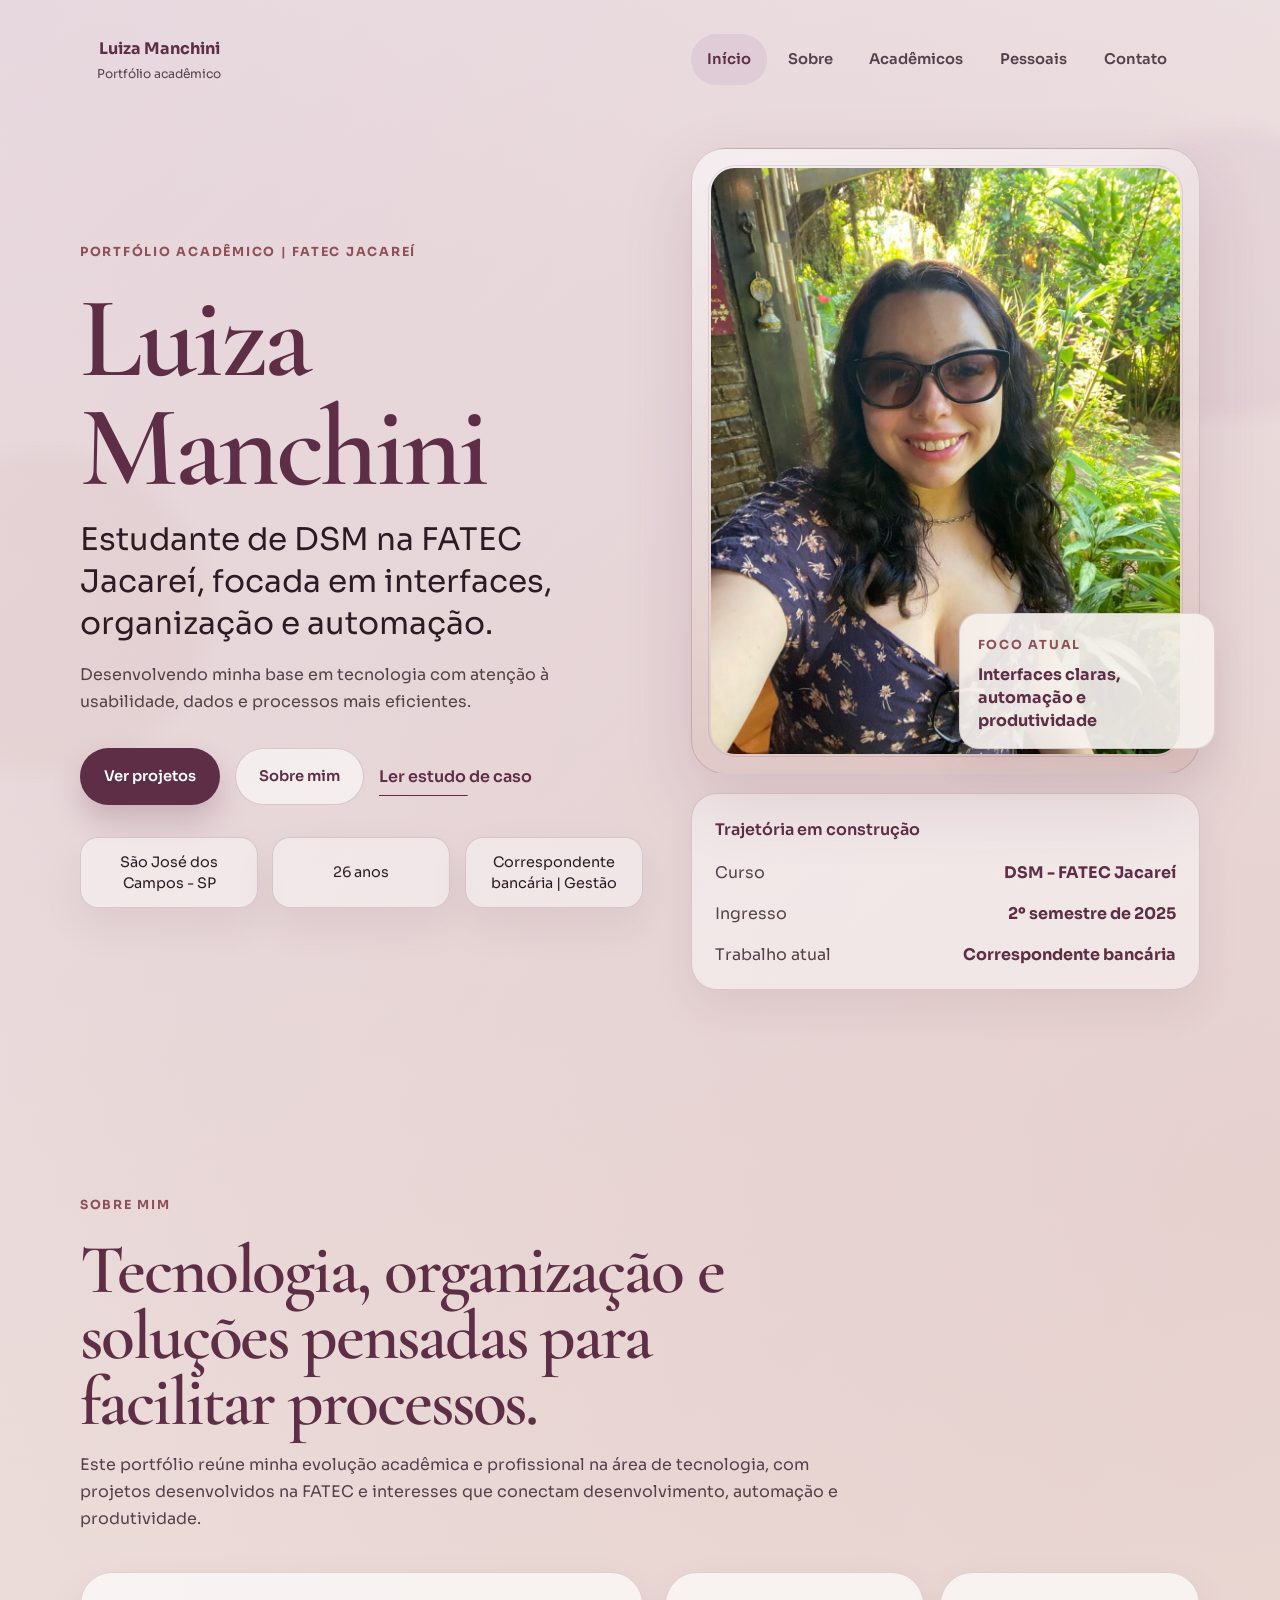
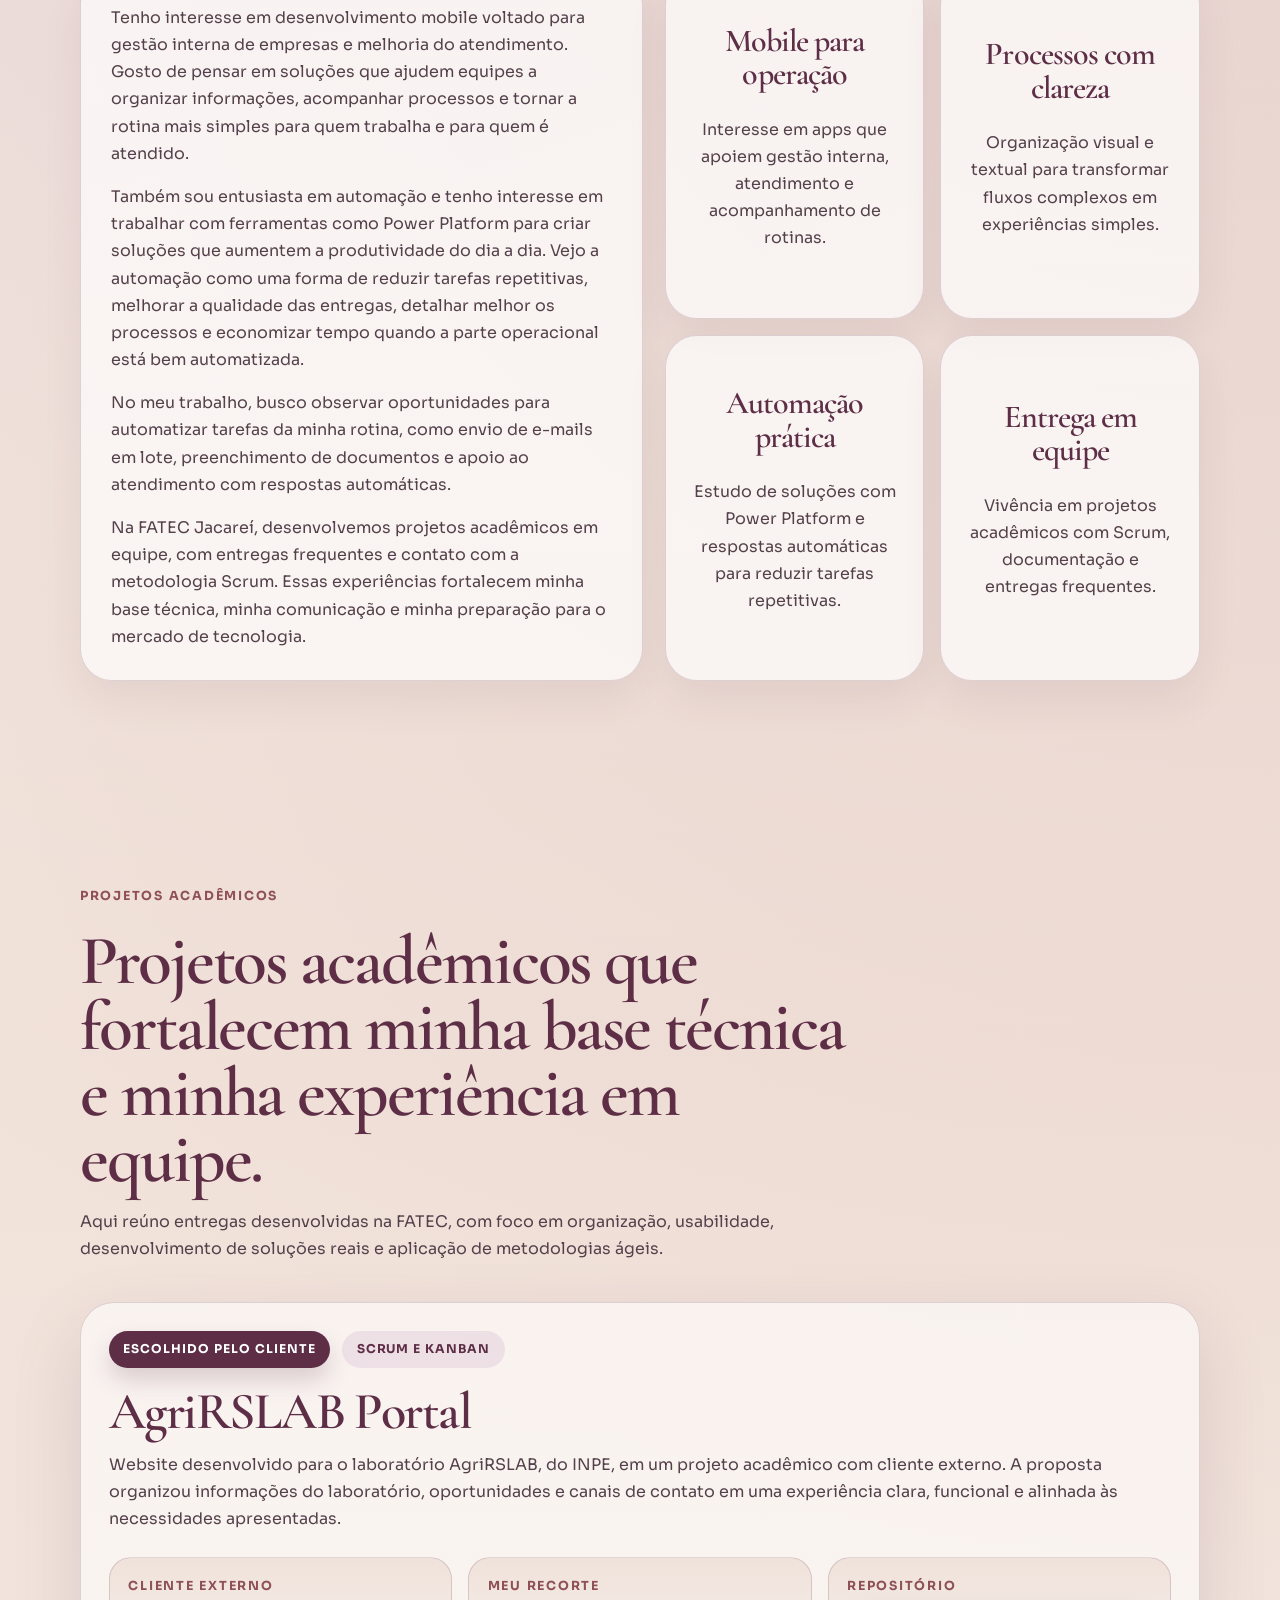
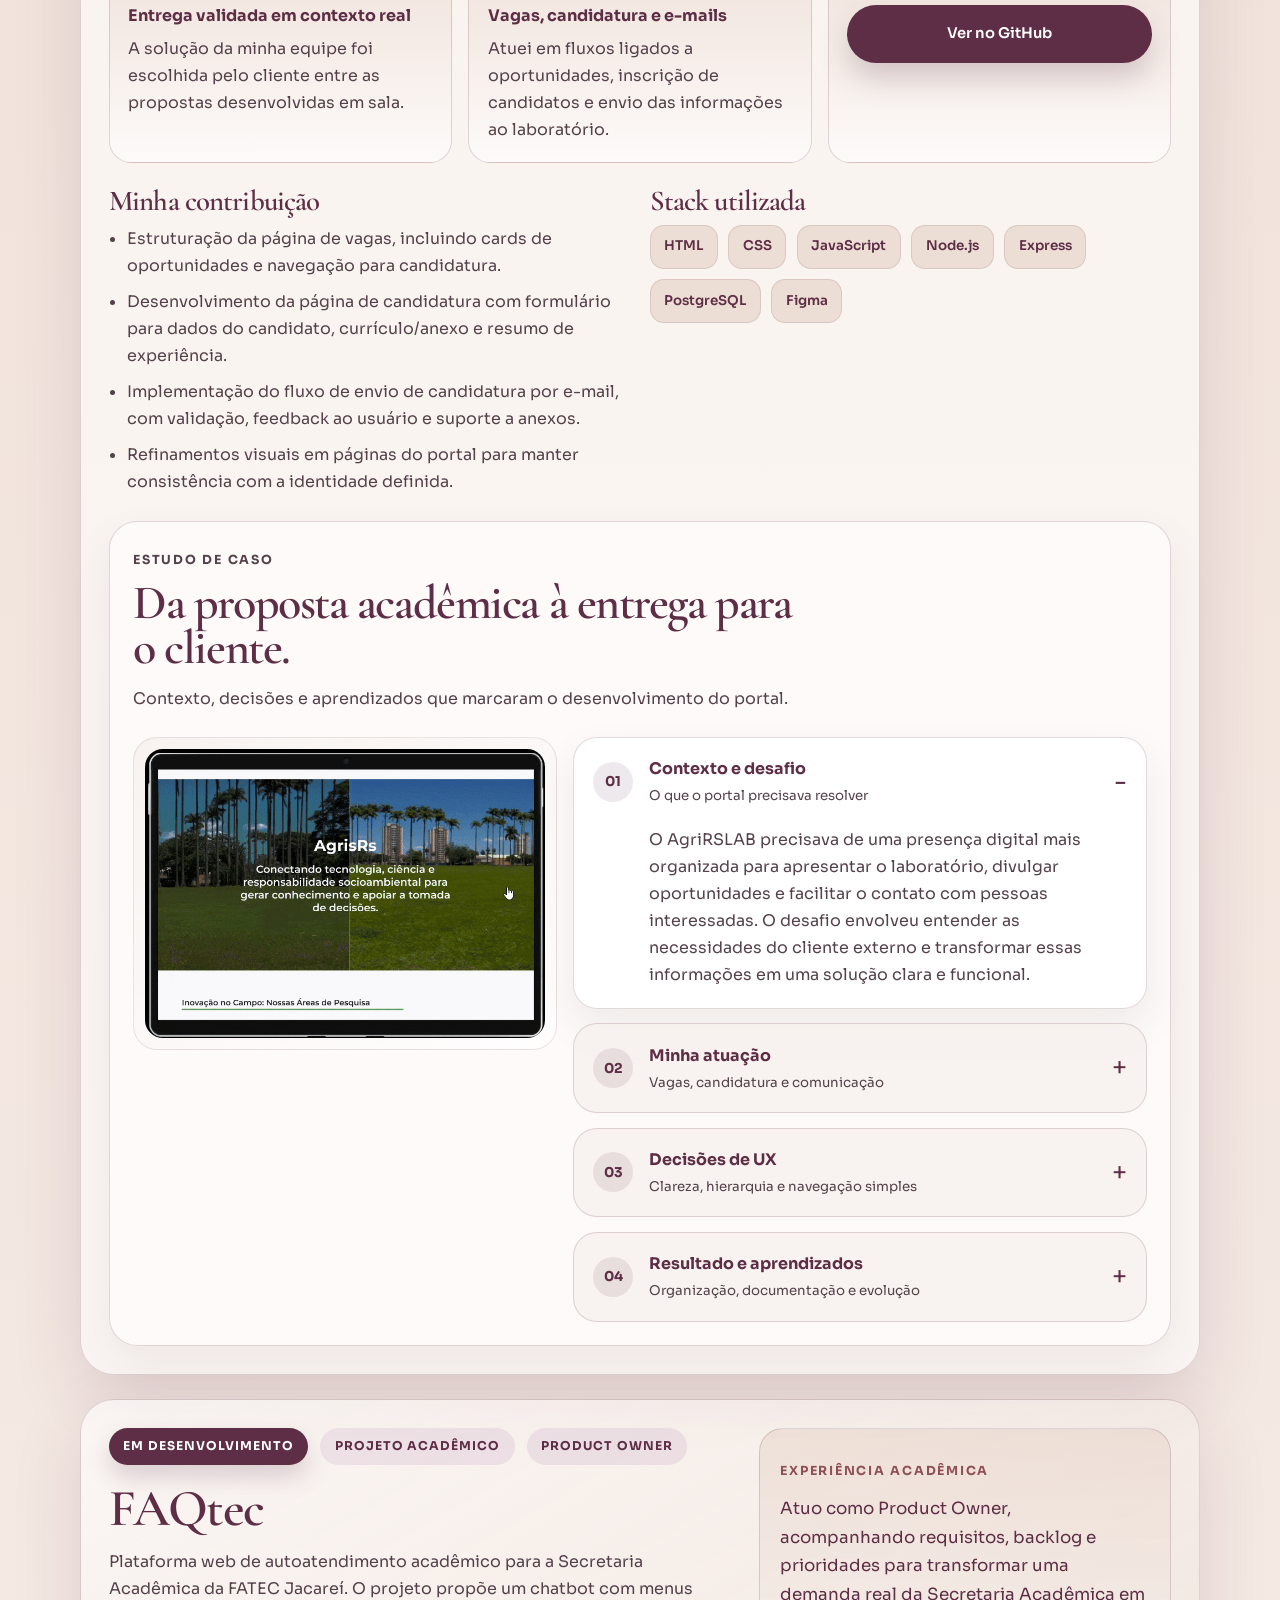
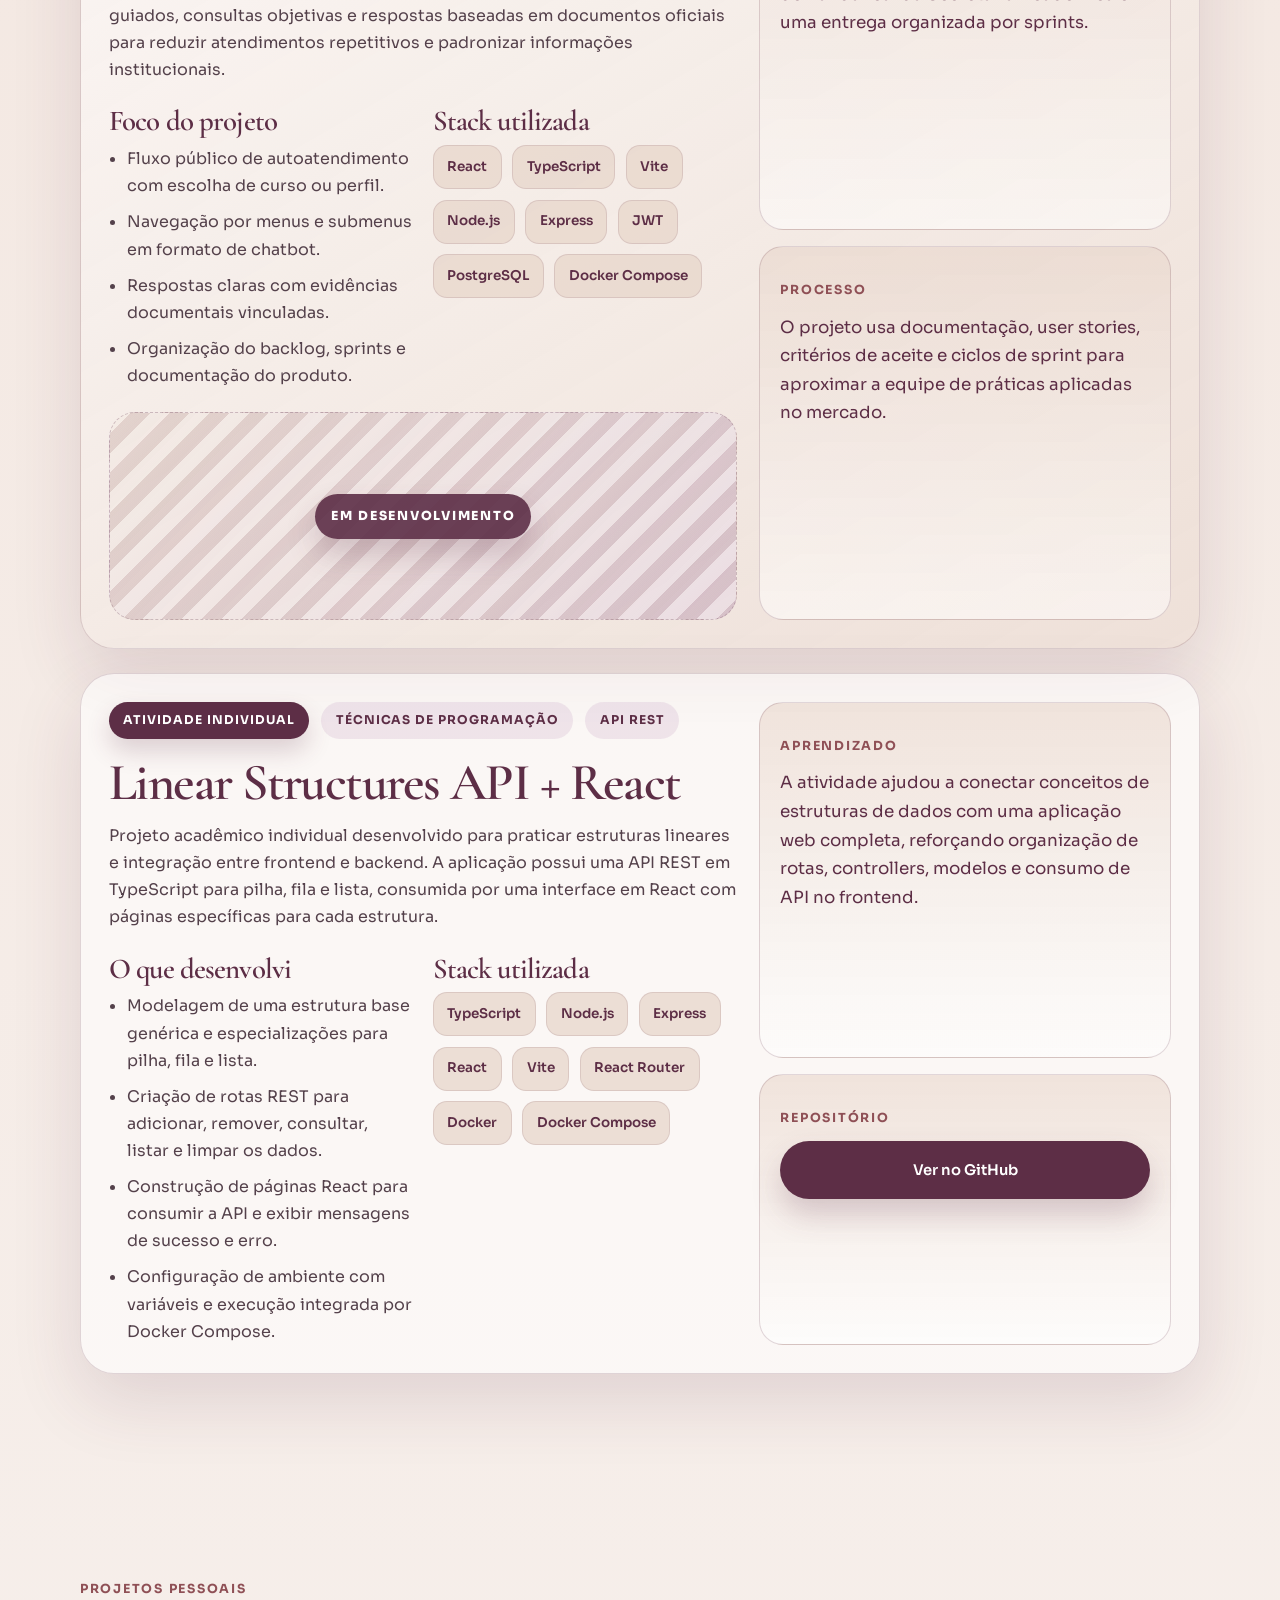
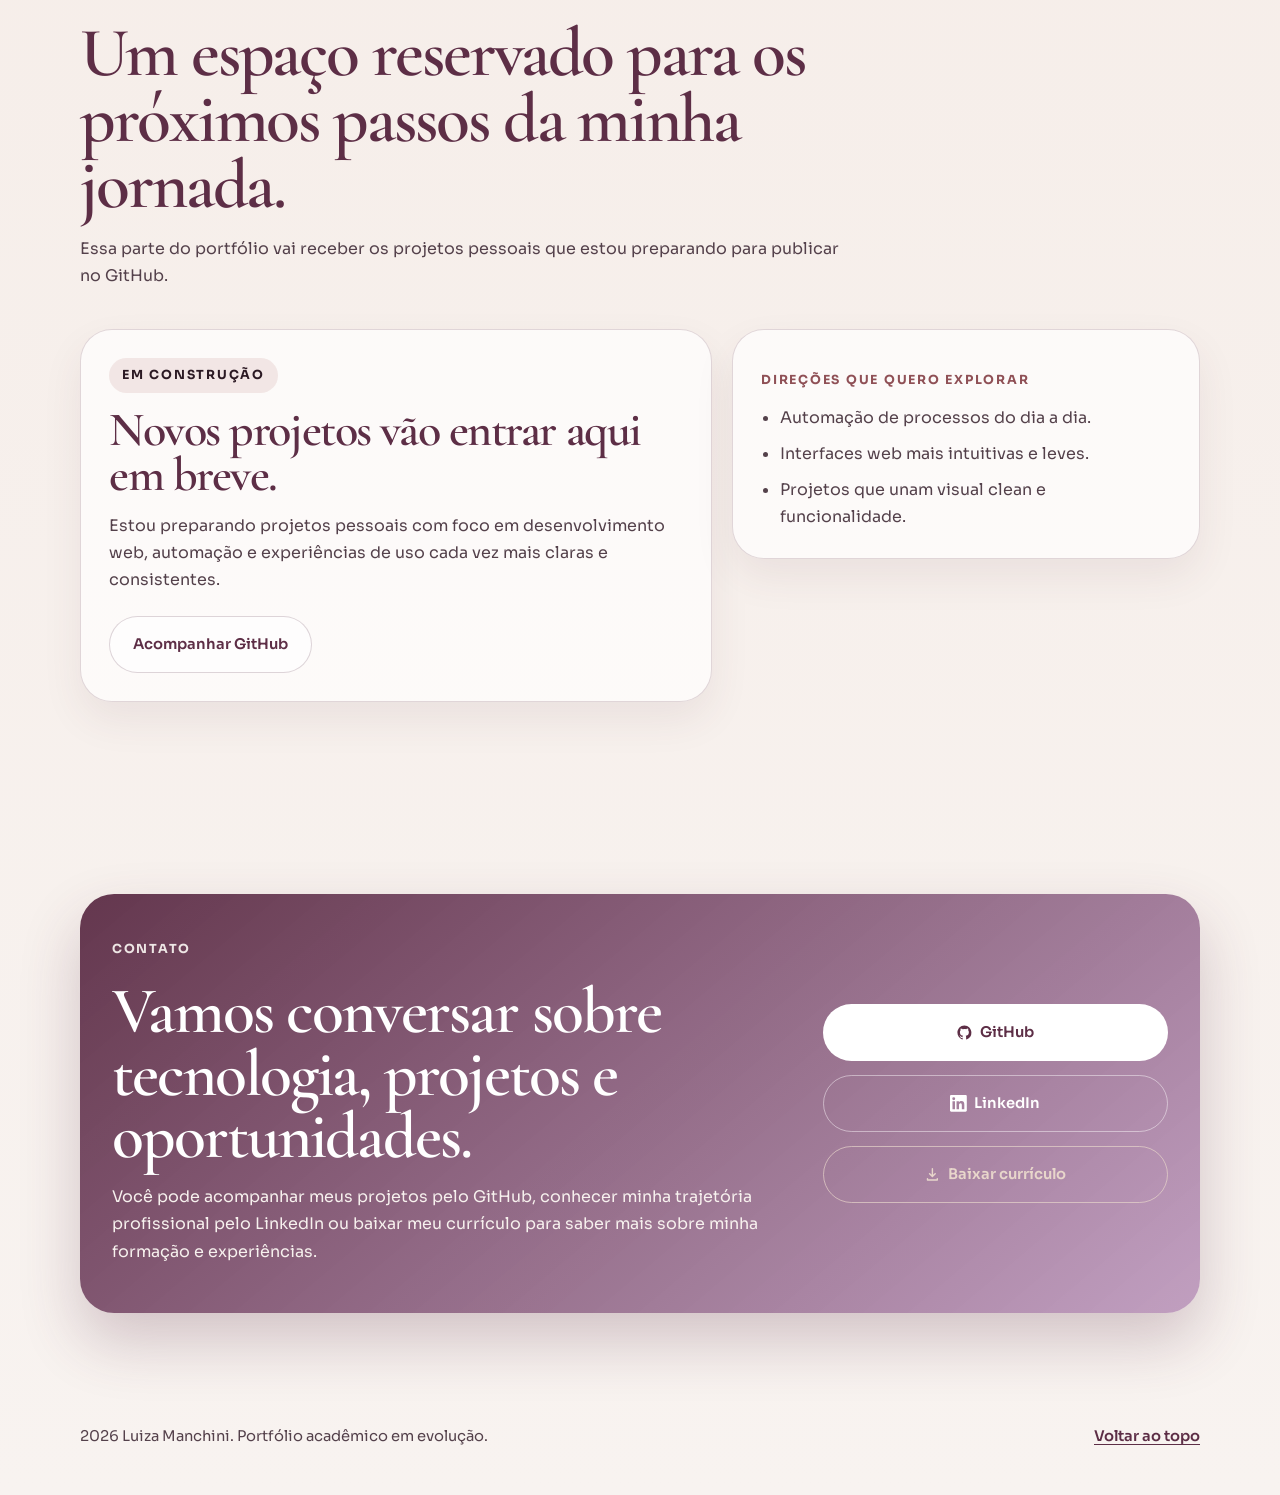
==== commit df4d7b99: "sync portfolio index" ====
--- a/index.html
+++ b/index.html
@@ -66,7 +66,7 @@
           <p class="eyebrow">Portfólio acadêmico | FATEC Jacareí</p>
           <h1>Luiza Manchini</h1>
           <p class="hero-lead">Estudante de DSM na FATEC Jacareí, focada em interfaces, organização e automação.</p>
-          <p class="hero-text">Atualmente no 2º semestre, desenvolvo minha base em tecnologia com atenção à usabilidade, dados e processos mais eficientes.</p>
+          <p class="hero-text">Desenvolvendo minha base em tecnologia com atenção à usabilidade, dados e processos mais eficientes.</p>
 
           <div class="hero-actions">
             <a class="button button-primary" href="#academicos">Ver projetos</a>
@@ -76,8 +76,8 @@
 
           <ul class="hero-points" aria-label="Informações principais">
             <li>São José dos Campos - SP</li>
-            <li>25 anos</li>
-            <li>Correspondente bancária | organização de dados</li>
+            <li>26 anos</li>
+            <li>Correspondente bancária | Gestão</li>
           </ul>
         </div>
 
@@ -438,4 +438,4 @@
     </div>
   </footer>
 </body>
-</html>
+</html>
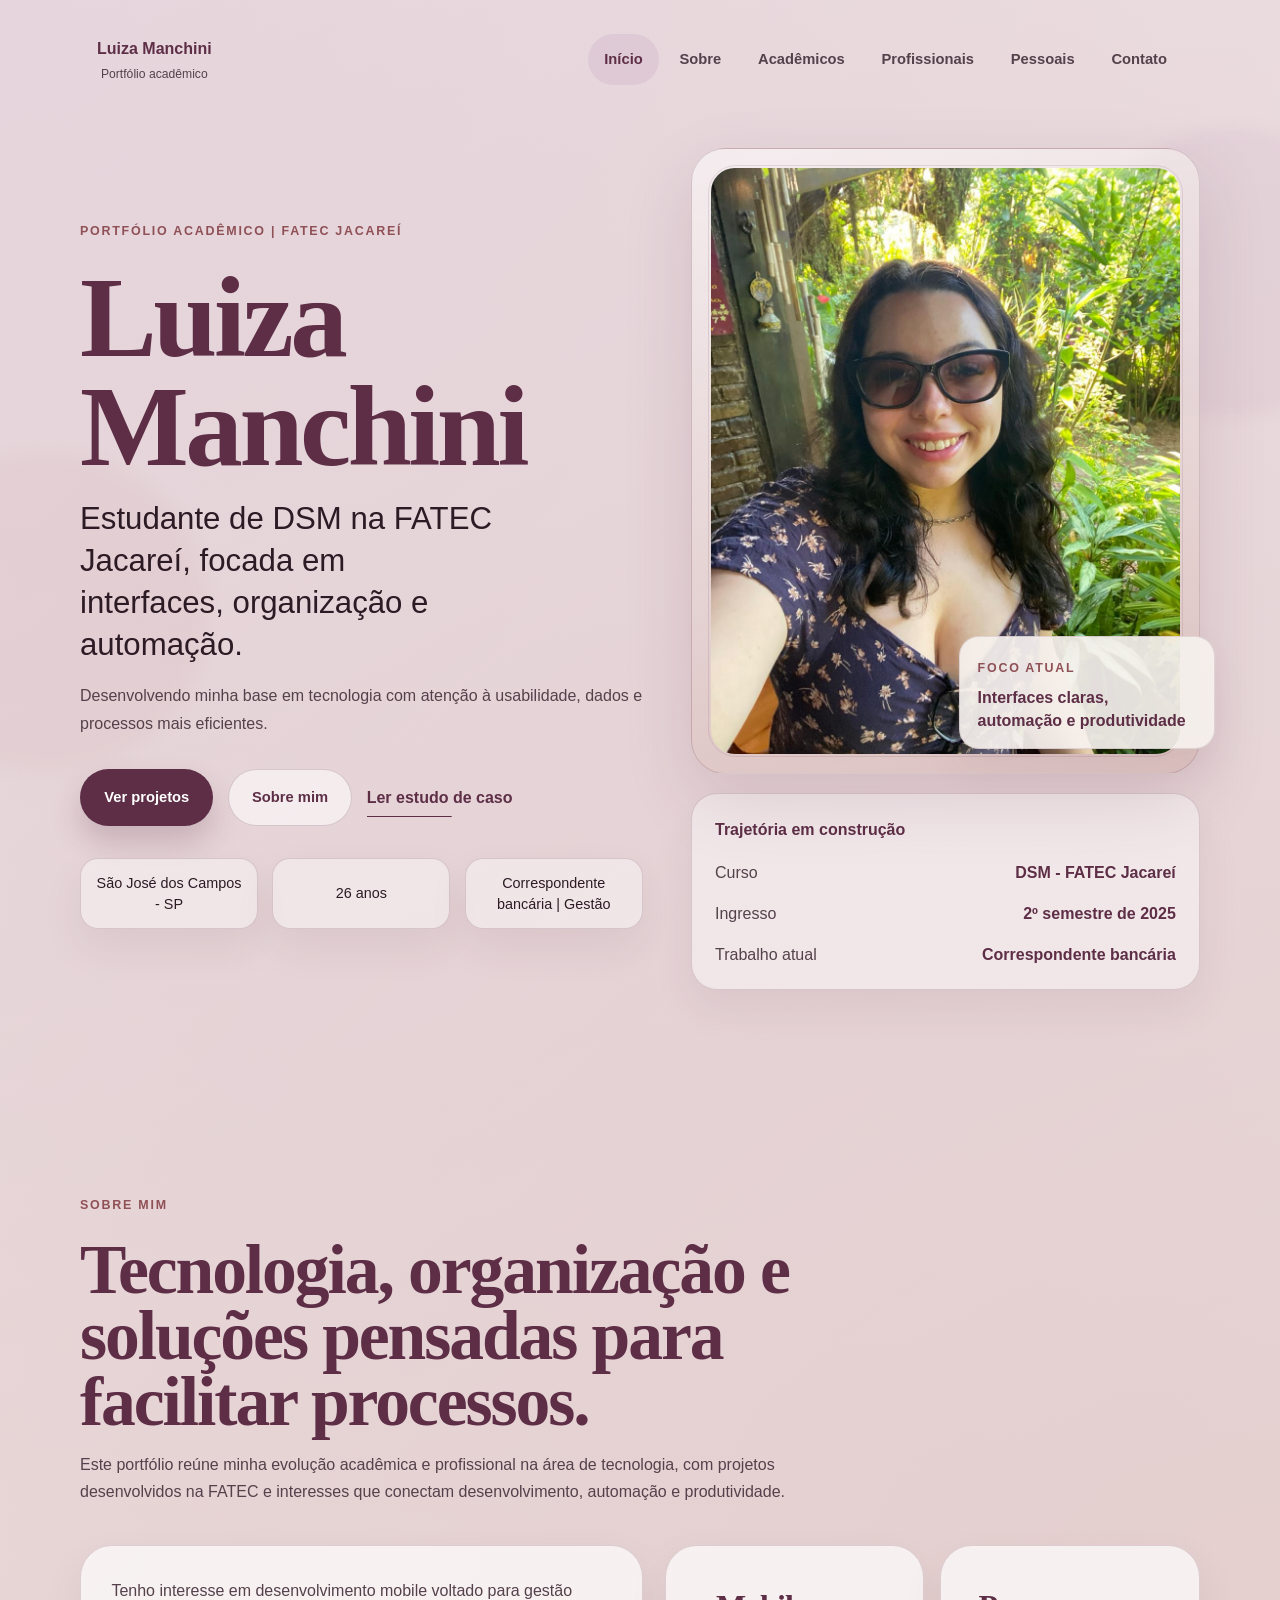
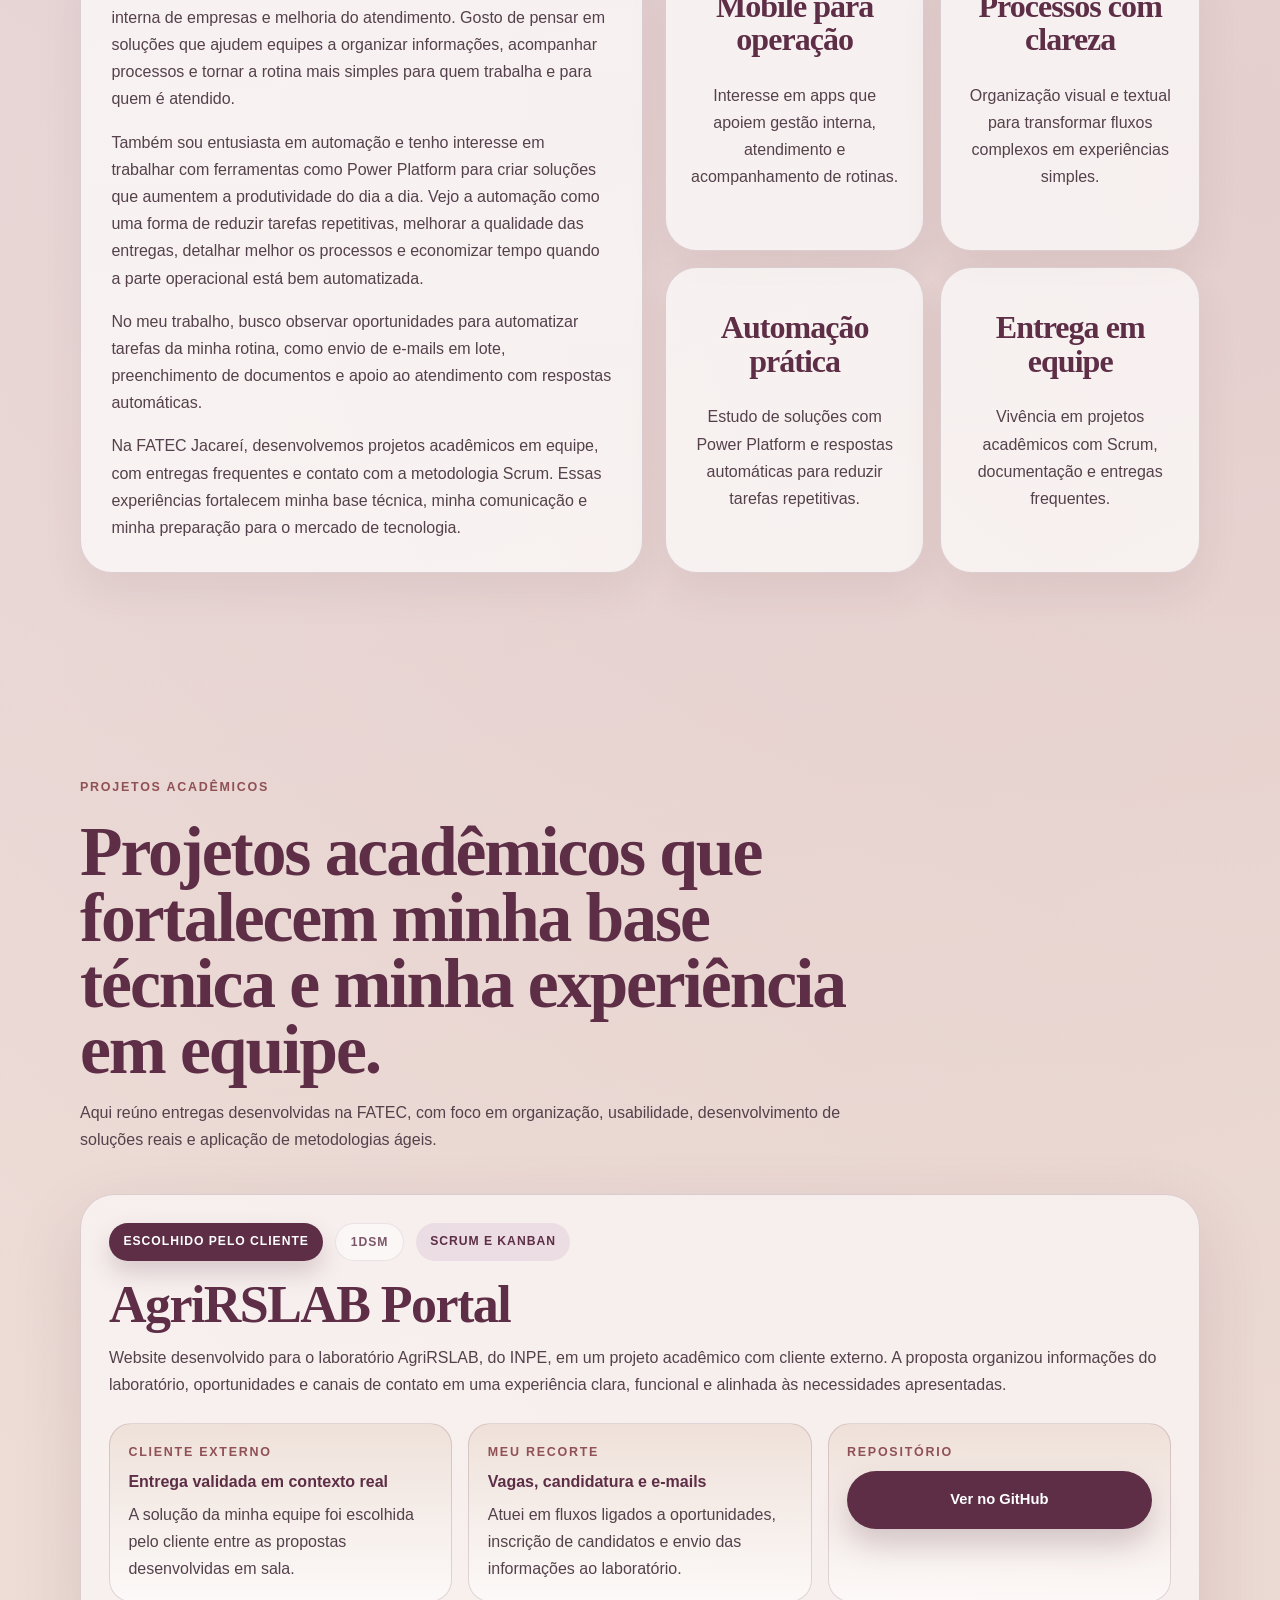
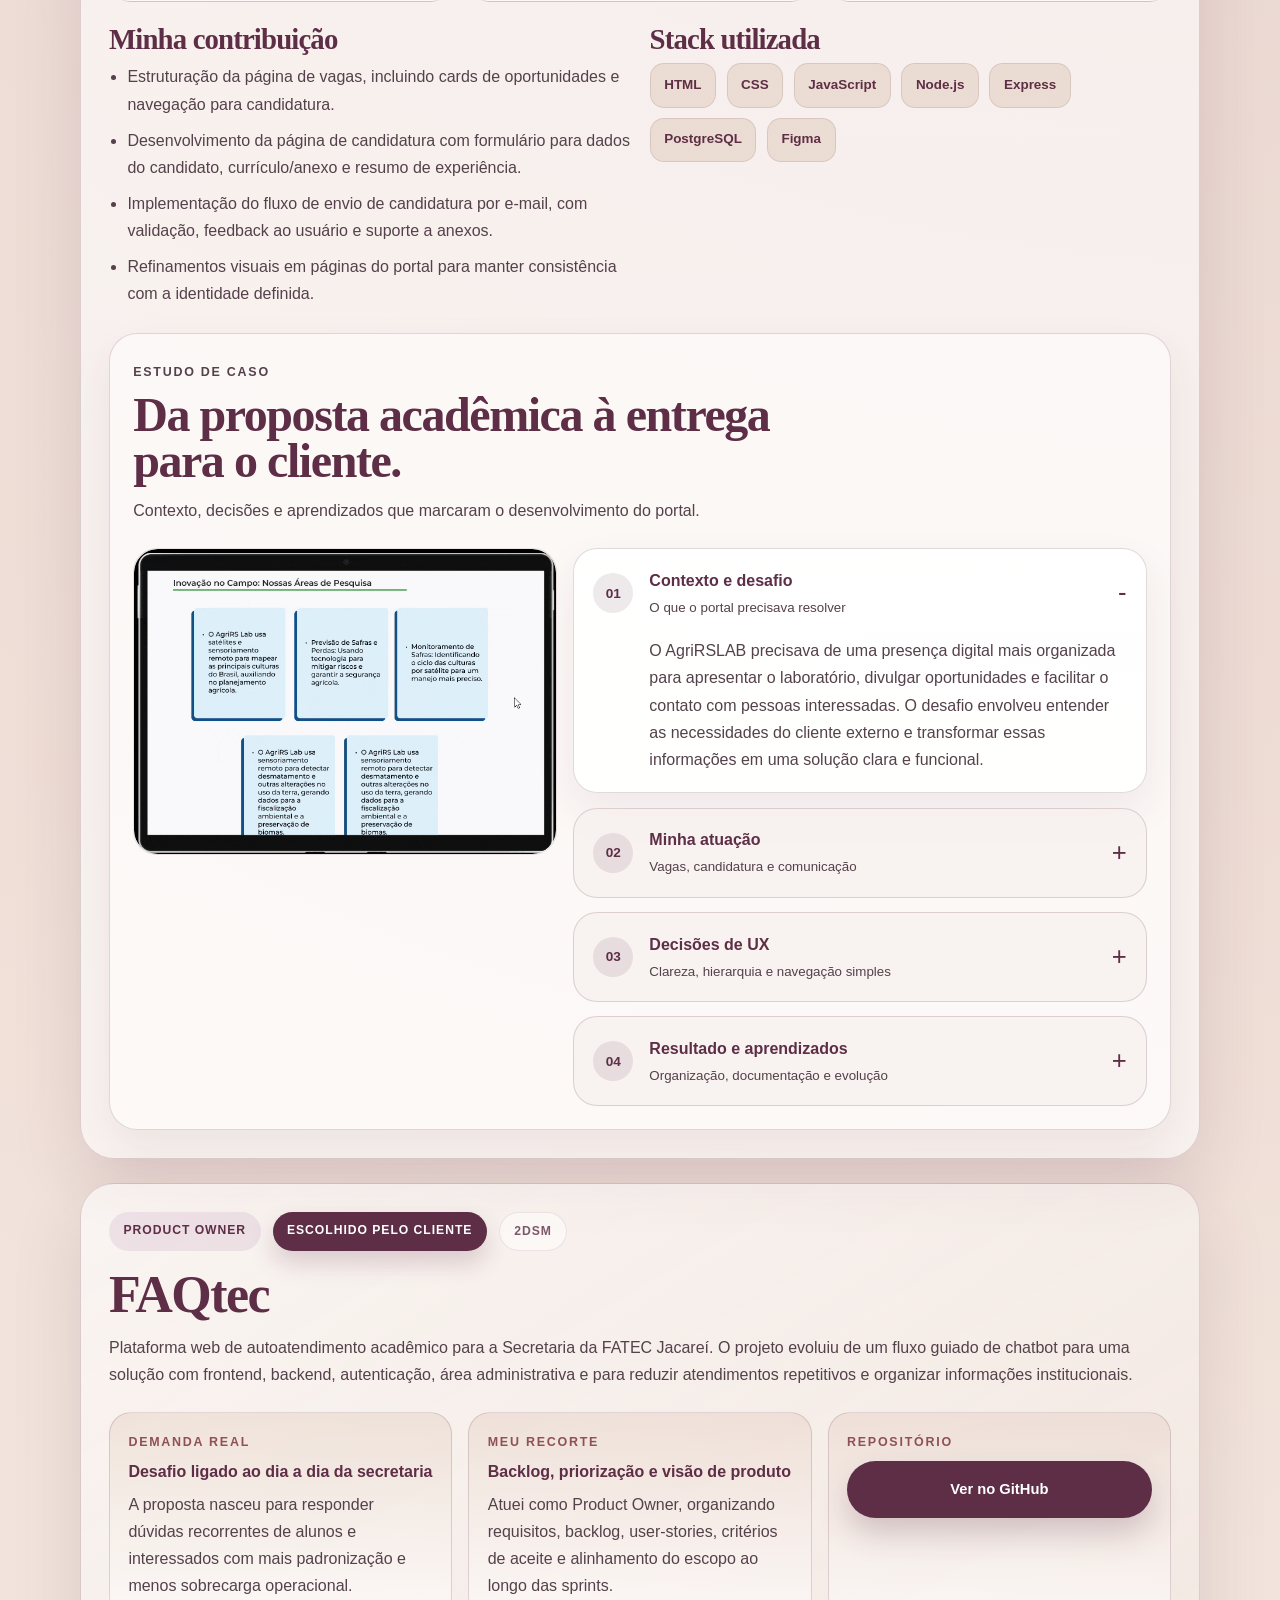
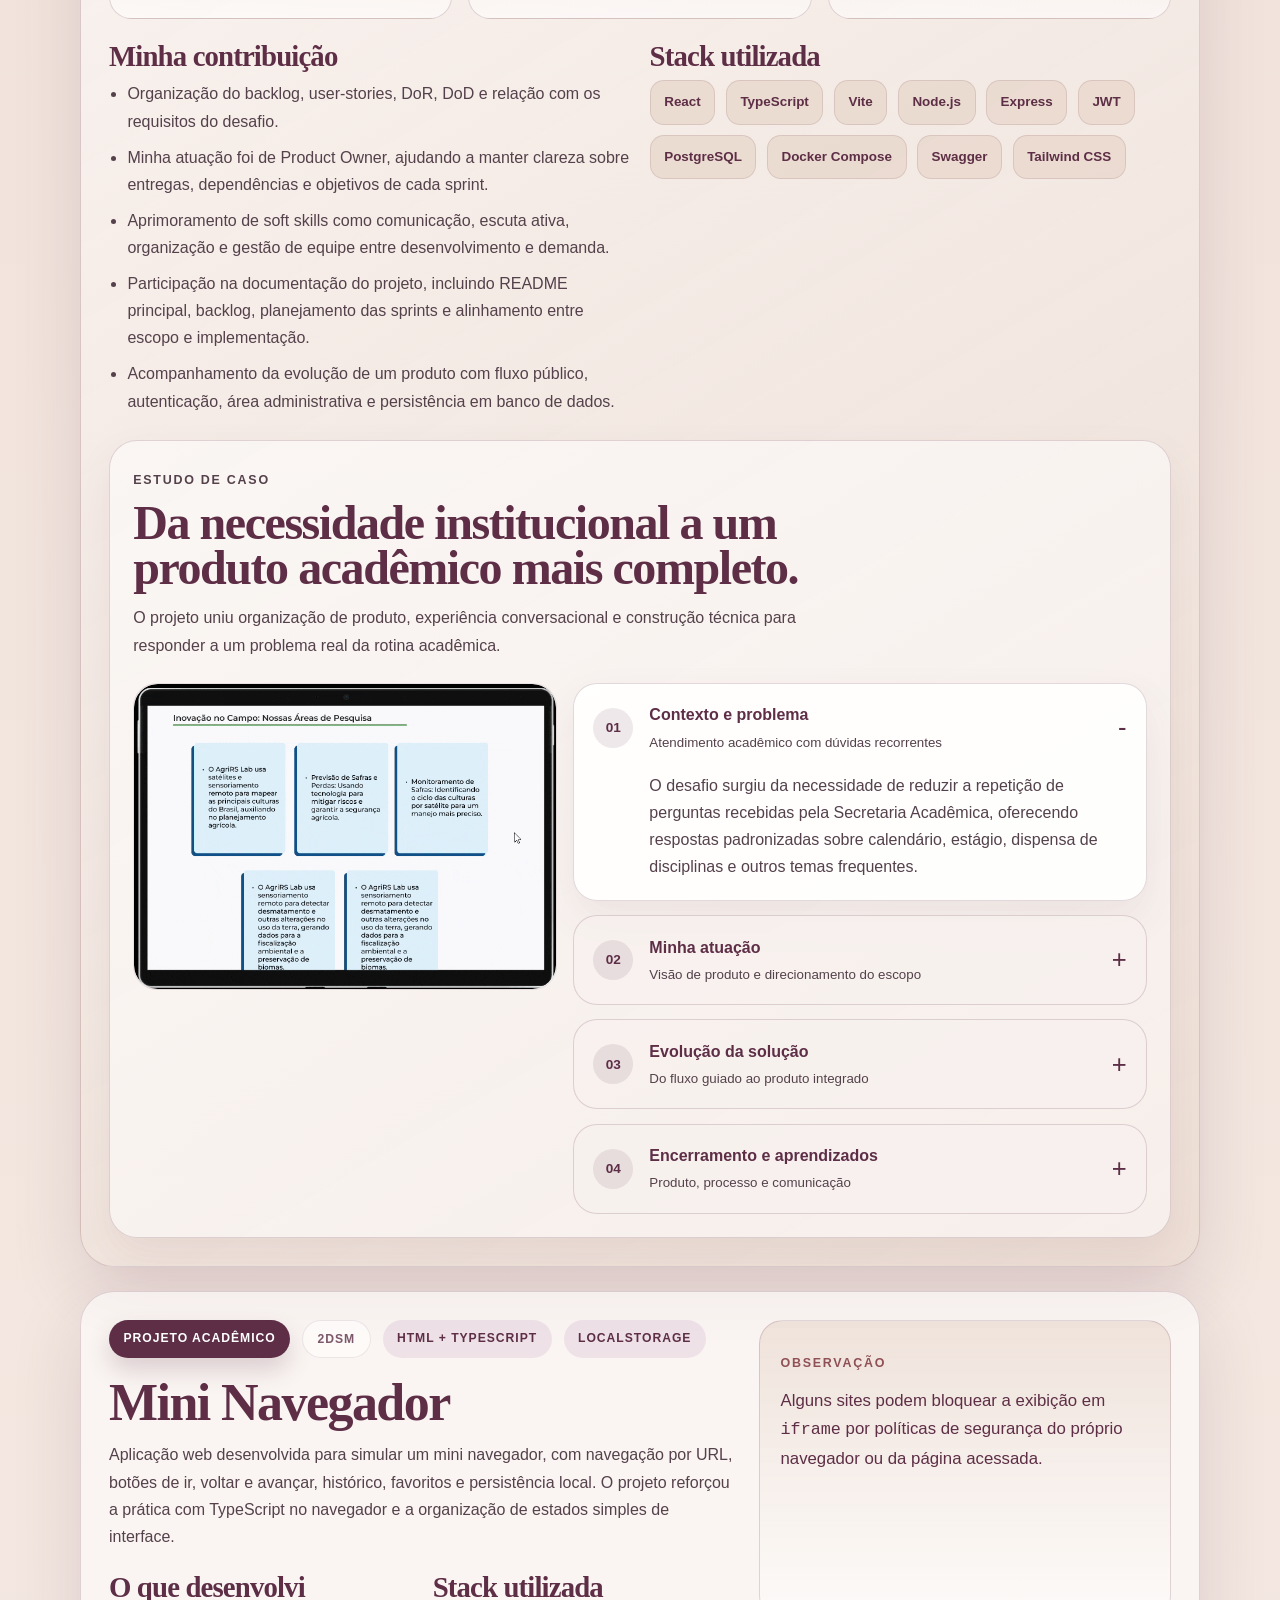
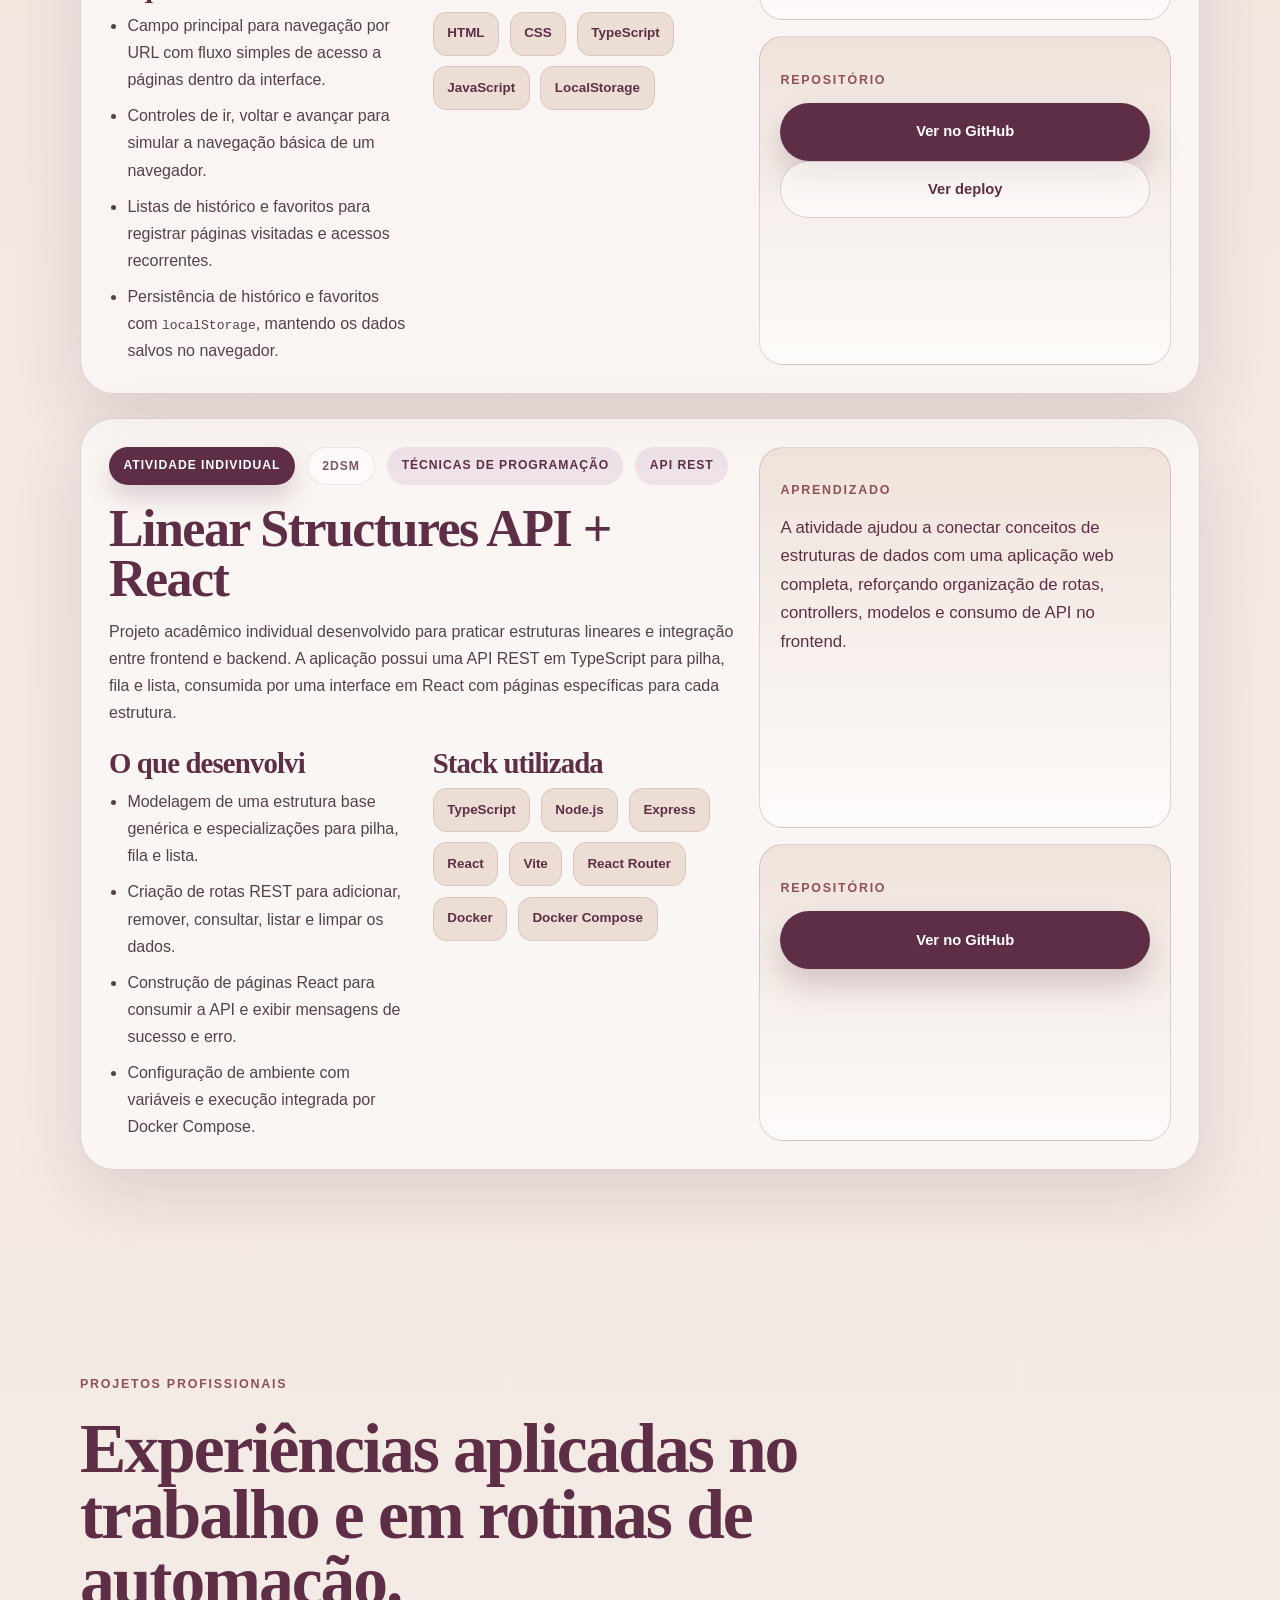
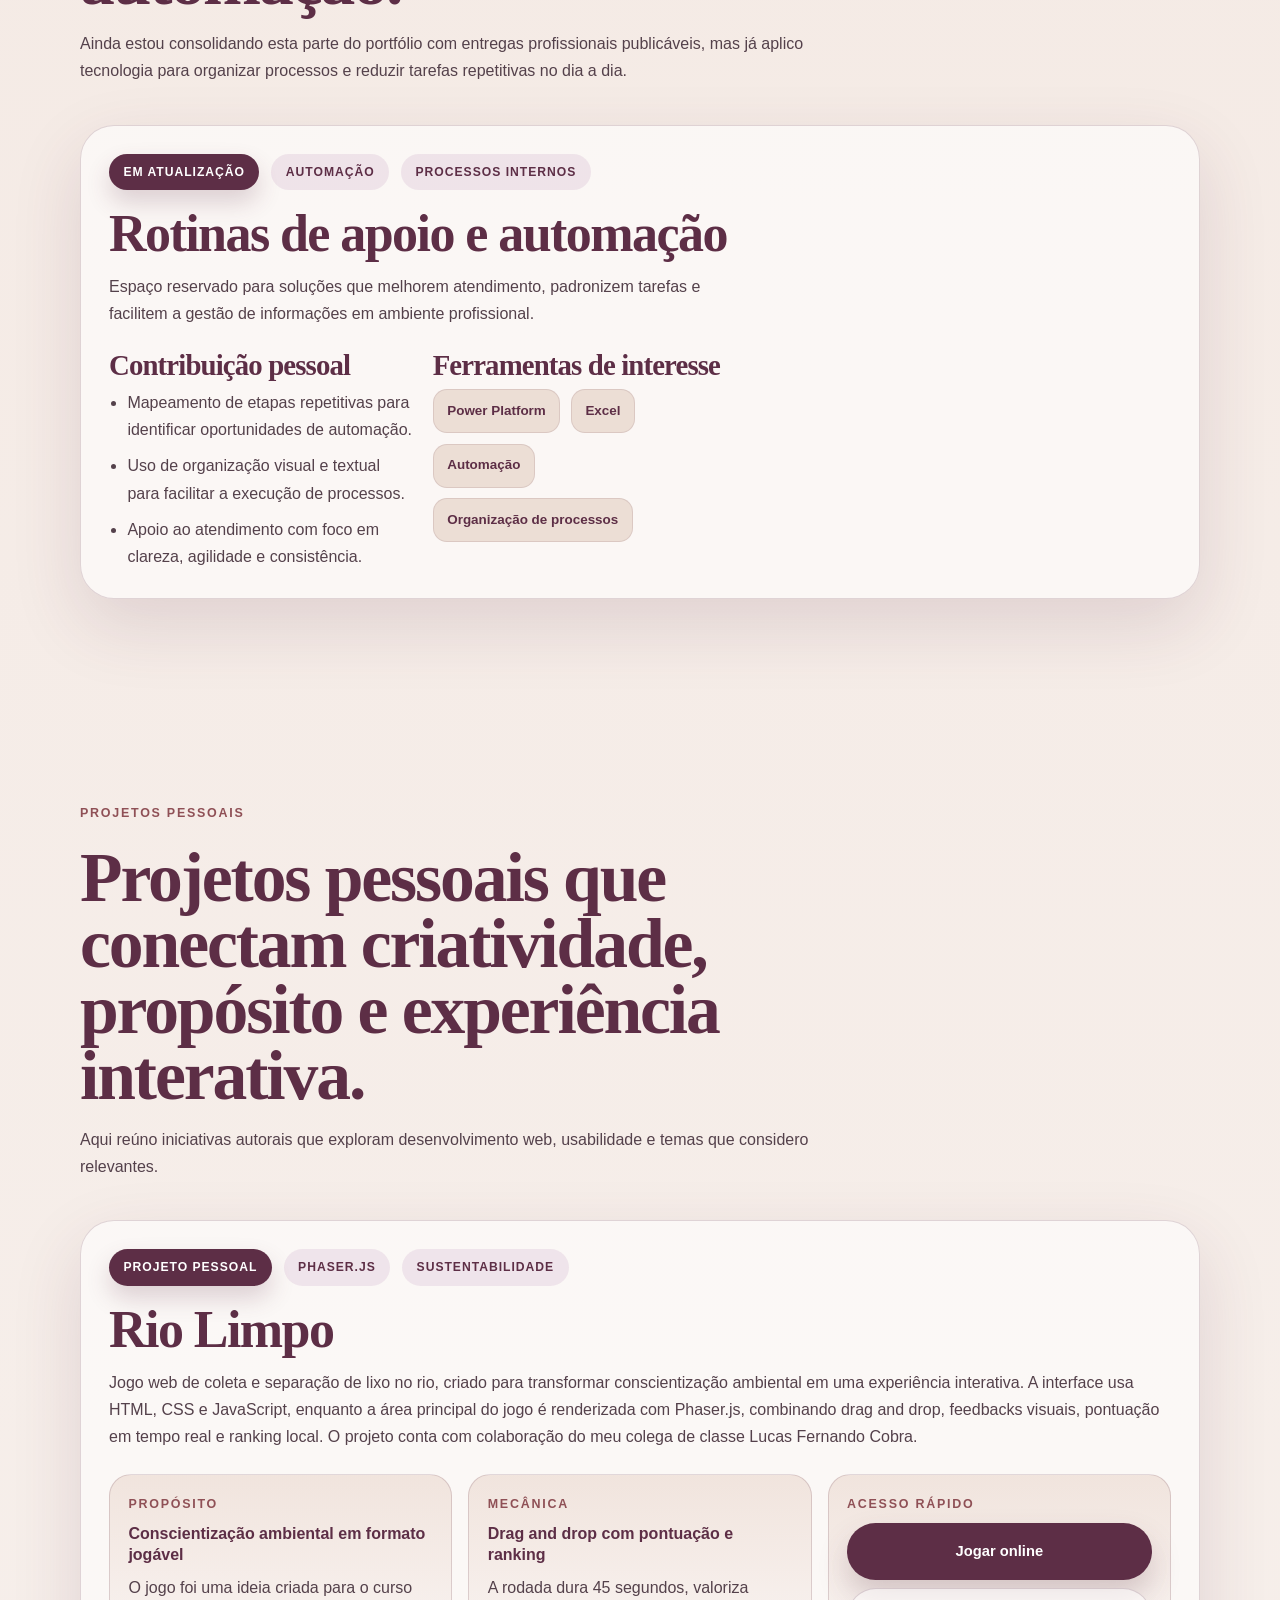
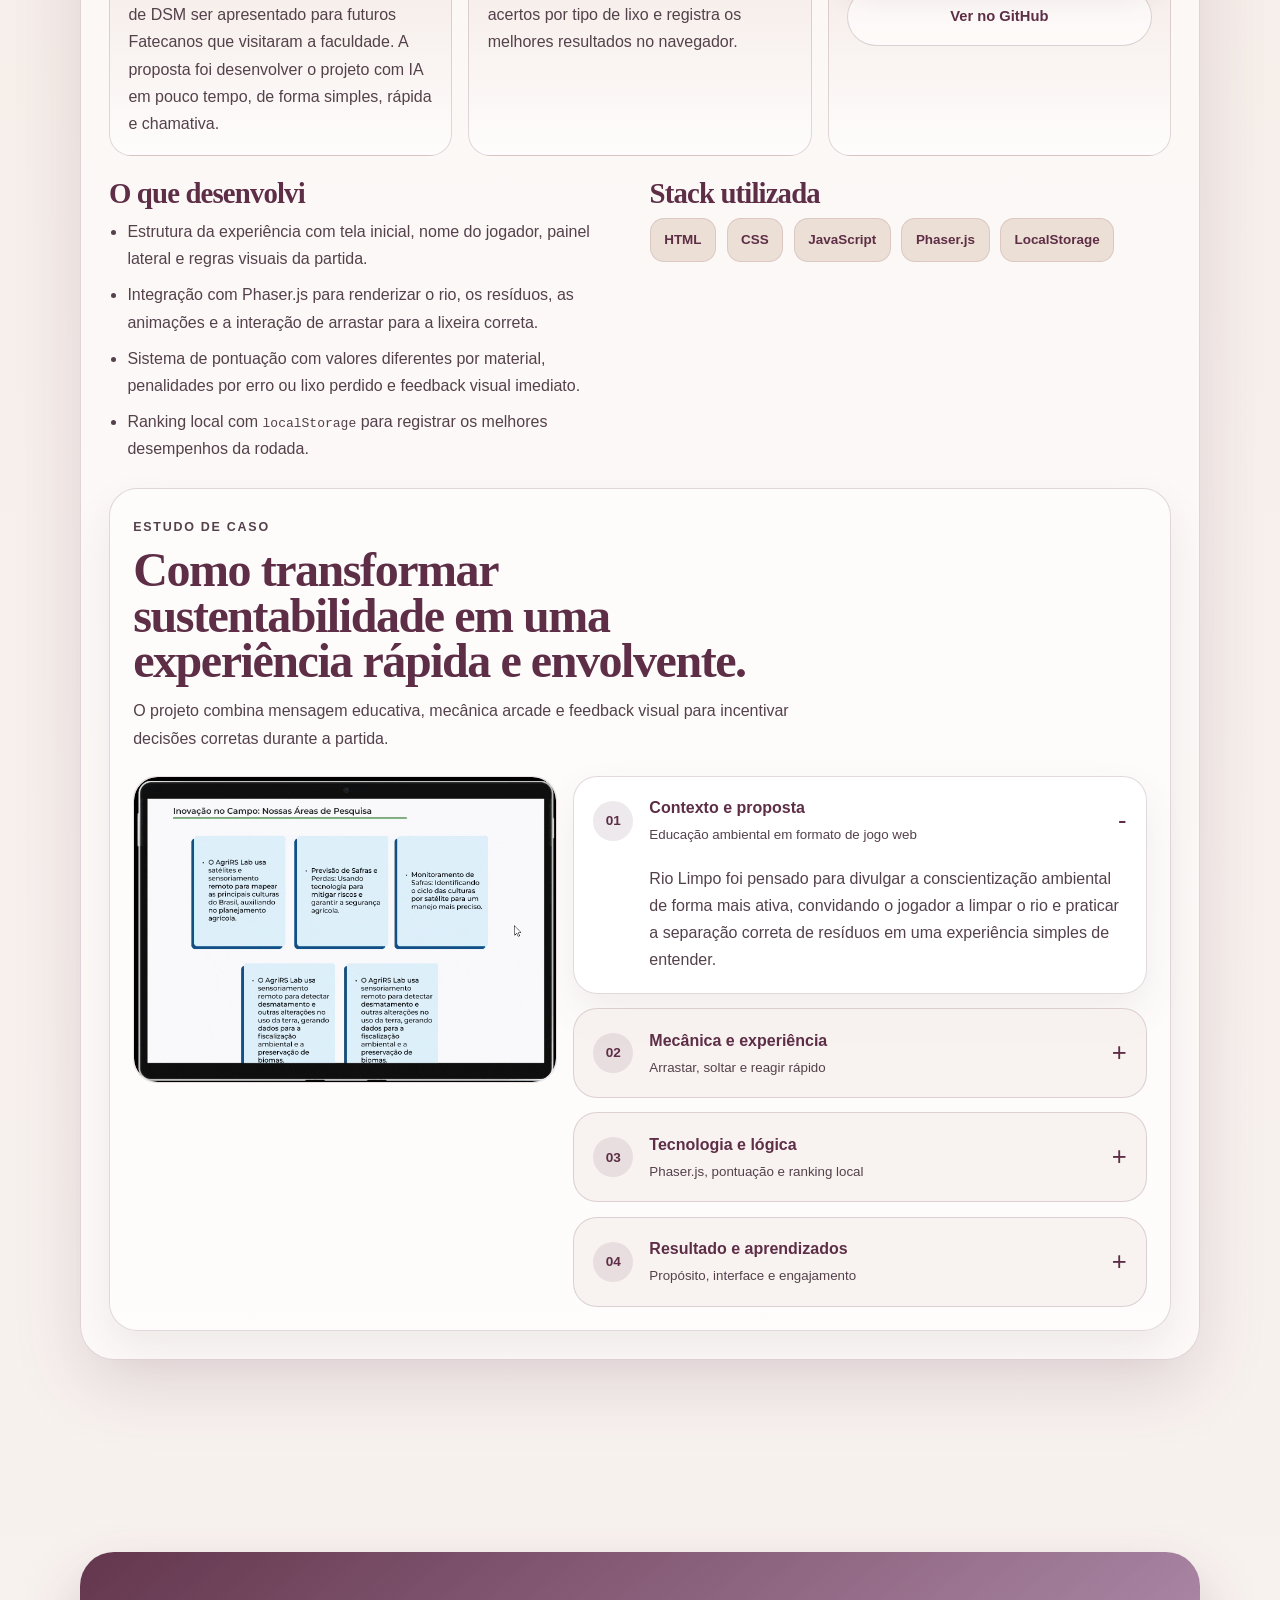
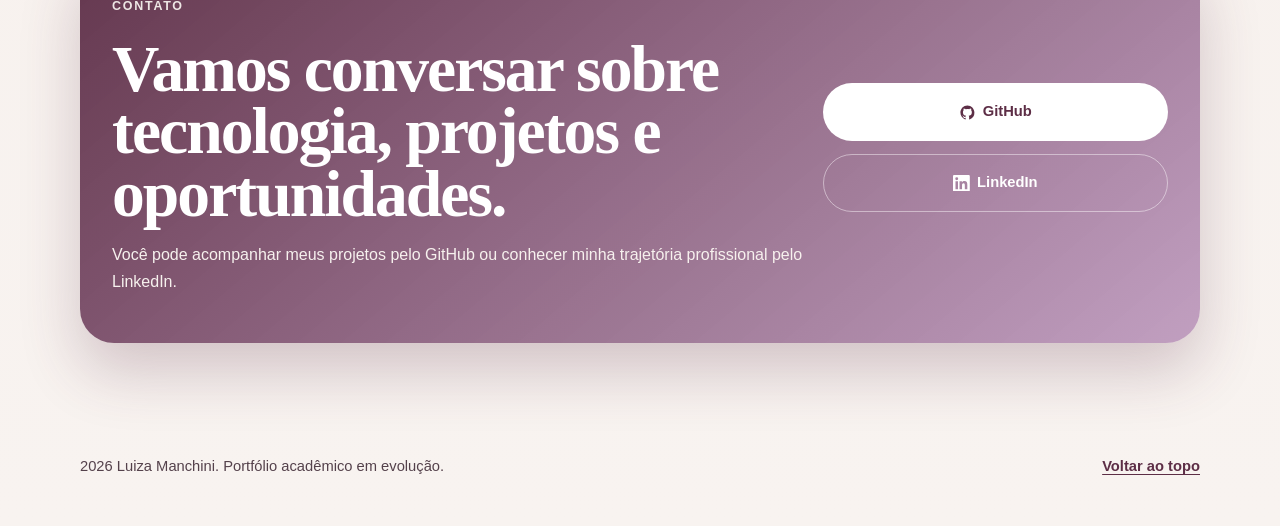
==== commit 3fad6bd3: "Sync portfolio homepage with local state" ====
--- a/index.html
+++ b/index.html
@@ -16,9 +16,6 @@
   <meta name="twitter:image" content="assets/images/perfil.jpeg">
   <meta name="theme-color" content="#e8d6cb">
   <title>Luiza Manchini | Portfólio Acadêmico</title>
-  <link rel="preconnect" href="https://fonts.googleapis.com">
-  <link rel="preconnect" href="https://fonts.gstatic.com" crossorigin>
-  <link href="https://fonts.googleapis.com/css2?family=Cormorant+Garamond:wght@500;600;700&family=Sora:wght@300;400;500;600;700&display=swap" rel="stylesheet">
   <link rel="icon" type="image/svg+xml" href="assets/icons/favicon.svg">
   <link rel="stylesheet" href="css/style.css">
   <script>document.documentElement.classList.add('js-ready');</script>
@@ -52,6 +49,7 @@
           <li><a href="#inicio">Início</a></li>
           <li><a href="#sobre">Sobre</a></li>
           <li><a href="#academicos">Acadêmicos</a></li>
+          <li><a href="#profissionais">Profissionais</a></li>
           <li><a href="#pessoais">Pessoais</a></li>
           <li><a href="#contato">Contato</a></li>
         </ul>
@@ -157,6 +155,7 @@
           <div class="project-main">
             <div class="project-badges">
               <span class="badge badge-highlight">Escolhido pelo cliente</span>
+              <span class="badge badge-semester">1DSM</span>
               <span class="badge">Scrum e Kanban</span>
             </div>
 
@@ -269,25 +268,45 @@
           </div>
         </article>
 
-        <article class="project-feature project-feature-secondary" data-reveal>
+        <article class="project-feature project-feature-wide project-feature-secondary" data-reveal id="faqtec-case">
           <div class="project-main">
             <div class="project-badges">
-              <span class="badge badge-highlight">Em desenvolvimento</span>
-              <span class="badge">Projeto acadêmico</span>
               <span class="badge">Product Owner</span>
+              <span class="badge badge-highlight">Escolhido pelo cliente</span>
+              <span class="badge badge-semester">2DSM</span>
             </div>
 
             <h3>FAQtec</h3>
-            <p class="project-summary">Plataforma web de autoatendimento acadêmico para a Secretaria Acadêmica da FATEC Jacareí. O projeto propõe um chatbot com menus guiados, consultas objetivas e respostas baseadas em documentos oficiais para reduzir atendimentos repetitivos e padronizar informações institucionais.</p>
+            <p class="project-summary">Plataforma web de autoatendimento acadêmico para a Secretaria da FATEC Jacareí. O projeto evoluiu de um fluxo guiado de chatbot para uma solução com frontend, backend, autenticação, área administrativa e para reduzir atendimentos repetitivos e organizar informações institucionais.</p>
+
+            <div class="project-insights" aria-label="Destaques do projeto FAQtec">
+              <article class="project-mini-panel">
+                <span class="side-eyebrow">Demanda real</span>
+                <strong>Desafio ligado ao dia a dia da secretaria</strong>
+                <p>A proposta nasceu para responder dúvidas recorrentes de alunos e interessados com mais padronização e menos sobrecarga operacional.</p>
+              </article>
+
+              <article class="project-mini-panel">
+                <span class="side-eyebrow">Meu recorte</span>
+                <strong>Backlog, priorização e visão de produto</strong>
+                <p>Atuei como Product Owner, organizando requisitos, backlog, user-stories, critérios de aceite e alinhamento do escopo ao longo das sprints.</p>
+              </article>
+
+              <article class="project-mini-panel">
+                <span class="side-eyebrow">Repositório</span>
+                <a class="button button-primary button-block" href="https://github.com/404NotFound-ABP/Autoatendimento_Academico" target="_blank" rel="noopener noreferrer">Ver no GitHub</a>
+              </article>
+            </div>
 
             <div class="project-split">
               <div>
-                <h4>Foco do projeto</h4>
+                <h4>Minha contribuição</h4>
                 <ul class="detail-list">
-                  <li>Fluxo público de autoatendimento com escolha de curso ou perfil.</li>
-                  <li>Navegação por menus e submenus em formato de chatbot.</li>
-                  <li>Respostas claras com evidências documentais vinculadas.</li>
-                  <li>Organização do backlog, sprints e documentação do produto.</li>
+                  <li>Organização do backlog, user-stories, DoR, DoD e relação com os requisitos do desafio.</li>
+                  <li>Minha atuação foi de Product Owner, ajudando a manter clareza sobre entregas, dependências e objetivos de cada sprint.</li>
+                  <li>Aprimoramento de soft skills como comunicação, escuta ativa, organização e gestão de equipe entre desenvolvimento e demanda.</li>
+                  <li>Participação na documentação do projeto, incluindo README principal, backlog, planejamento das sprints e alinhamento entre escopo e implementação.</li>
+                  <li>Acompanhamento da evolução de um produto com fluxo público, autenticação, área administrativa e persistência em banco de dados.</li>
                 </ul>
               </div>
 
@@ -302,25 +321,121 @@
                   <span class="tag">JWT</span>
                   <span class="tag">PostgreSQL</span>
                   <span class="tag">Docker Compose</span>
-                </div>
-              </div>
-            </div>
-
-            <div class="project-placeholder-media" aria-label="Espaço reservado para demonstração visual do FAQtec">
-              <span>EM DESENVOLVIMENTO</span>
+                  <span class="tag">Swagger</span>
+                  <span class="tag">Tailwind CSS</span>
+                </div>
+              </div>
+            </div>
+
+            <section class="case-study-shell" aria-labelledby="faqtec-case-title">
+              <div class="case-study-intro">
+                <p class="section-kicker">Estudo de caso</p>
+                <h4 id="faqtec-case-title">Da necessidade institucional a um produto acadêmico mais completo.</h4>
+                <p>O projeto uniu organização de produto, experiência conversacional e construção técnica para responder a um problema real da rotina acadêmica.</p>
+              </div>
+
+              <div class="case-study-content">
+                <div class="project-demo-card" aria-label="Demonstração visual do FAQtec">
+                  <img src="assets/images/GifFigma.gif" alt="Demonstração visual do projeto FAQtec" loading="lazy" decoding="async">
+                </div>
+
+                <div class="case-study-list" aria-label="Etapas do estudo de caso do FAQtec">
+                  <details class="case-item" open>
+                    <summary>
+                      <span class="case-item-index">01</span>
+                      <span>
+                        <strong>Contexto e problema</strong>
+                        <small>Atendimento acadêmico com dúvidas recorrentes</small>
+                      </span>
+                    </summary>
+                    <p>O desafio surgiu da necessidade de reduzir a repetição de perguntas recebidas pela Secretaria Acadêmica, oferecendo respostas padronizadas sobre calendário, estágio, dispensa de disciplinas e outros temas frequentes.</p>
+                  </details>
+
+                  <details class="case-item">
+                    <summary>
+                      <span class="case-item-index">02</span>
+                      <span>
+                        <strong>Minha atuação</strong>
+                        <small>Visão de produto e direcionamento do escopo</small>
+                      </span>
+                    </summary>
+                    <p>Como Product Owner, estruturei a documentação apoiando a equipe na tradução do desafio em entregas objetivas ao longo das sprints.</p>
+                  </details>
+
+                  <details class="case-item">
+                    <summary>
+                      <span class="case-item-index">03</span>
+                      <span>
+                        <strong>Evolução da solução</strong>
+                        <small>Do fluxo guiado ao produto integrado</small>
+                      </span>
+                    </summary>
+                    <p>O projeto avançou para uma arquitetura com frontend em React, backend em Node.js com TypeScript, autenticação, banco PostgreSQL e rotas administrativas para ampliar o valor da solução além do chatbot inicial.</p>
+                  </details>
+
+                  <details class="case-item">
+                    <summary>
+                      <span class="case-item-index">04</span>
+                      <span>
+                        <strong>Encerramento e aprendizados</strong>
+                        <small>Produto, processo e comunicação</small>
+                      </span>
+                    </summary>
+                    <p>Encerrar o FAQtec reforçou minha experiência com organização de produto, documentação, priorização e comunicação entre áreas, mostrando como decisões bem estruturadas ajudam a dar forma a uma entrega técnica mais consistente.</p>
+                  </details>
+                </div>
+              </div>
+            </section>
+          </div>
+        </article>
+
+        <article class="project-feature" data-reveal>
+          <div class="project-main">
+            <div class="project-badges">
+              <span class="badge badge-highlight">Projeto acadêmico</span>
+              <span class="badge badge-semester">2DSM</span>
+              <span class="badge">HTML + TypeScript</span>
+              <span class="badge">LocalStorage</span>
+            </div>
+
+            <h3>Mini Navegador</h3>
+            <p class="project-summary">Aplicação web desenvolvida para simular um mini navegador, com navegação por URL, botões de ir, voltar e avançar, histórico, favoritos e persistência local. O projeto reforçou a prática com TypeScript no navegador e a organização de estados simples de interface.</p>
+
+            <div class="project-split">
+              <div>
+                <h4>O que desenvolvi</h4>
+                <ul class="detail-list">
+                  <li>Campo principal para navegação por URL com fluxo simples de acesso a páginas dentro da interface.</li>
+                  <li>Controles de ir, voltar e avançar para simular a navegação básica de um navegador.</li>
+                  <li>Listas de histórico e favoritos para registrar páginas visitadas e acessos recorrentes.</li>
+                  <li>Persistência de histórico e favoritos com <code>localStorage</code>, mantendo os dados salvos no navegador.</li>
+                </ul>
+              </div>
+
+              <div>
+                <h4>Stack utilizada</h4>
+                <div class="tag-list" aria-label="Tecnologias utilizadas no Mini Navegador">
+                  <span class="tag">HTML</span>
+                  <span class="tag">CSS</span>
+                  <span class="tag">TypeScript</span>
+                  <span class="tag">JavaScript</span>
+                  <span class="tag">LocalStorage</span>
+                </div>
+              </div>
             </div>
           </div>
 
           <aside class="project-side">
             <div class="project-side-card">
-              <p class="side-eyebrow">Experiência acadêmica</p>
-              <p class="side-highlight">Atuo como Product Owner, acompanhando requisitos, backlog e prioridades para transformar uma demanda real da Secretaria Acadêmica em uma entrega organizada por sprints.</p>
+              <p class="side-eyebrow">Observação</p>
+              <p class="side-highlight">Alguns sites podem bloquear a exibição em <code>iframe</code> por políticas de segurança do próprio navegador ou da página acessada.</p>
             </div>
 
             <div class="project-side-card">
-              <p class="side-eyebrow">Processo</p>
-              <p class="side-highlight">O projeto usa documentação, user stories, critérios de aceite e ciclos de sprint para aproximar a equipe de práticas aplicadas no mercado.</p>
-            </div>
+              <p class="side-eyebrow">Repositório</p>
+              <a class="button button-primary button-block" href="https://github.com/Luiza-Manchini/PROJETO-MINI-NAVEGADOR" target="_blank" rel="noopener noreferrer">Ver no GitHub</a>
+                <a class="button button-secondary button-block" href="https://luiza-manchini.github.io/PROJETO-MINI-NAVEGADOR/" target="_blank" rel="noopener noreferrer">Ver deploy</a>
+              </div>
           </aside>
         </article>
 
@@ -328,6 +443,7 @@
           <div class="project-main">
             <div class="project-badges">
               <span class="badge badge-highlight">Atividade individual</span>
+              <span class="badge badge-semester">2DSM</span>
               <span class="badge">Técnicas de Programação</span>
               <span class="badge">API REST</span>
             </div>
@@ -377,31 +493,173 @@
       </div>
     </section>
 
+    <section class="section professional-section" id="profissionais">
+      <div class="container">
+        <div class="section-heading" data-reveal>
+          <p class="section-kicker">Projetos profissionais</p>
+          <h2>Experiências aplicadas no trabalho e em rotinas de automação.</h2>
+          <p>Ainda estou consolidando esta parte do portfólio com entregas profissionais publicáveis, mas já aplico tecnologia para organizar processos e reduzir tarefas repetitivas no dia a dia.</p>
+        </div>
+
+        <article class="project-feature" data-reveal>
+          <div class="project-main">
+            <div class="project-badges">
+              <span class="badge badge-highlight">Em atualização</span>
+              <span class="badge">Automação</span>
+              <span class="badge">Processos internos</span>
+            </div>
+
+            <h3>Rotinas de apoio e automação</h3>
+            <p class="project-summary">Espaço reservado para soluções que melhorem atendimento, padronizem tarefas e facilitem a gestão de informações em ambiente profissional.</p>
+
+            <div class="project-split">
+              <div>
+                <h4>Contribuição pessoal</h4>
+                <ul class="detail-list">
+                  <li>Mapeamento de etapas repetitivas para identificar oportunidades de automação.</li>
+                  <li>Uso de organização visual e textual para facilitar a execução de processos.</li>
+                  <li>Apoio ao atendimento com foco em clareza, agilidade e consistência.</li>
+                </ul>
+              </div>
+
+              <div>
+                <h4>Ferramentas de interesse</h4>
+                <div class="tag-list" aria-label="Ferramentas de interesse profissional">
+                  <span class="tag">Power Platform</span>
+                  <span class="tag">Excel</span>
+                  <span class="tag">Automação</span>
+                  <span class="tag">Organização de processos</span>
+                </div>
+              </div>
+            </div>
+          </div>
+        </article>
+      </div>
+    </section>
+
     <section class="section personal-section" id="pessoais">
       <div class="container">
         <div class="section-heading" data-reveal>
           <p class="section-kicker">Projetos pessoais</p>
-          <h2>Um espaço reservado para os próximos passos da minha jornada.</h2>
-          <p>Essa parte do portfólio vai receber os projetos pessoais que estou preparando para publicar no GitHub.</p>
-        </div>
-
-        <div class="personal-grid">
-          <article class="placeholder-card" data-reveal>
-            <span class="status-pill">Em construção</span>
-            <h3>Novos projetos vão entrar aqui em breve.</h3>
-            <p>Estou preparando projetos pessoais com foco em desenvolvimento web, automação e experiências de uso cada vez mais claras e consistentes.</p>
-            <a class="button button-secondary" href="https://github.com/Luiza-Manchini" target="_blank" rel="noopener noreferrer">Acompanhar GitHub</a>
-          </article>
-
-          <aside class="idea-card" data-reveal>
-            <p class="side-eyebrow">Direções que quero explorar</p>
-            <ul class="detail-list">
-              <li>Automação de processos do dia a dia.</li>
-              <li>Interfaces web mais intuitivas e leves.</li>
-              <li>Projetos que unam visual clean e funcionalidade.</li>
-            </ul>
-          </aside>
-        </div>
+          <h2>Projetos pessoais que conectam criatividade, propósito e experiência interativa.</h2>
+          <p>Aqui reúno iniciativas autorais que exploram desenvolvimento web, usabilidade e temas que considero relevantes.</p>
+        </div>
+
+        <article class="project-feature project-feature-wide" data-reveal id="rio-limpo-case">
+          <div class="project-main">
+            <div class="project-badges">
+              <span class="badge badge-highlight">Projeto pessoal</span>
+              <span class="badge">Phaser.js</span>
+              <span class="badge">Sustentabilidade</span>
+            </div>
+
+            <h3>Rio Limpo</h3>
+            <p class="project-summary">Jogo web de coleta e separação de lixo no rio, criado para transformar conscientização ambiental em uma experiência interativa. A interface usa HTML, CSS e JavaScript, enquanto a área principal do jogo é renderizada com Phaser.js, combinando drag and drop, feedbacks visuais, pontuação em tempo real e ranking local. O projeto conta com colaboração do meu colega de classe Lucas Fernando Cobra.</p>
+
+            <div class="project-insights" aria-label="Destaques do projeto Rio Limpo">
+              <article class="project-mini-panel">
+                <span class="side-eyebrow">Propósito</span>
+                <strong>Conscientização ambiental em formato jogável</strong>
+                <p>O jogo foi uma ideia criada para o curso de DSM ser apresentado para futuros Fatecanos que visitaram a faculdade. A proposta foi desenvolver o projeto com IA em pouco tempo, de forma simples, rápida e chamativa.</p>
+              </article>
+
+              <article class="project-mini-panel">
+                <span class="side-eyebrow">Mecânica</span>
+                <strong>Drag and drop com pontuação e ranking</strong>
+                <p>A rodada dura 45 segundos, valoriza acertos por tipo de lixo e registra os melhores resultados no navegador.</p>
+              </article>
+
+              <article class="project-mini-panel">
+                <span class="side-eyebrow">Acesso rápido</span>
+                <a class="button button-primary button-block" href="https://luiza-manchini.github.io/rio-limpo/" target="_blank" rel="noopener noreferrer">Jogar online</a>
+                <a class="button button-secondary button-block" href="https://github.com/Luiza-Manchini/rio-limpo" target="_blank" rel="noopener noreferrer">Ver no GitHub</a>
+              </article>
+            </div>
+
+            <div class="project-split">
+              <div>
+                <h4>O que desenvolvi</h4>
+                <ul class="detail-list">
+                  <li>Estrutura da experiência com tela inicial, nome do jogador, painel lateral e regras visuais da partida.</li>
+                  <li>Integração com Phaser.js para renderizar o rio, os resíduos, as animações e a interação de arrastar para a lixeira correta.</li>
+                  <li>Sistema de pontuação com valores diferentes por material, penalidades por erro ou lixo perdido e feedback visual imediato.</li>
+                  <li>Ranking local com <code>localStorage</code> para registrar os melhores desempenhos da rodada.</li>
+                </ul>
+              </div>
+
+              <div>
+                <h4>Stack utilizada</h4>
+                <div class="tag-list" aria-label="Tecnologias utilizadas no Rio Limpo">
+                  <span class="tag">HTML</span>
+                  <span class="tag">CSS</span>
+                  <span class="tag">JavaScript</span>
+                  <span class="tag">Phaser.js</span>
+                  <span class="tag">LocalStorage</span>
+                </div>
+              </div>
+            </div>
+
+            <section class="case-study-shell" aria-labelledby="rio-limpo-case-title">
+              <div class="case-study-intro">
+                <p class="section-kicker">Estudo de caso</p>
+                <h4 id="rio-limpo-case-title">Como transformar sustentabilidade em uma experiência rápida e envolvente.</h4>
+                <p>O projeto combina mensagem educativa, mecânica arcade e feedback visual para incentivar decisões corretas durante a partida.</p>
+              </div>
+
+              <div class="case-study-content">
+                <div class="project-demo-card">
+                  <img src="assets/images/GifFigma.gif" alt="Demonstração do jogo Rio Limpo" loading="lazy" decoding="async">
+                </div>
+
+                <div class="case-study-list" aria-label="Etapas do estudo de caso do Rio Limpo">
+                  <details class="case-item" open>
+                    <summary>
+                      <span class="case-item-index">01</span>
+                      <span>
+                        <strong>Contexto e proposta</strong>
+                        <small>Educação ambiental em formato de jogo web</small>
+                      </span>
+                    </summary>
+                    <p>Rio Limpo foi pensado para divulgar a conscientização ambiental de forma mais ativa, convidando o jogador a limpar o rio e praticar a separação correta de resíduos em uma experiência simples de entender.</p>
+                  </details>
+
+                  <details class="case-item">
+                    <summary>
+                      <span class="case-item-index">02</span>
+                      <span>
+                        <strong>Mecânica e experiência</strong>
+                        <small>Arrastar, soltar e reagir rápido</small>
+                      </span>
+                    </summary>
+                    <p>A dinâmica principal usa drag and drop, exigindo que o jogador identifique o tipo de lixo e o direcione para a lixeira correta antes que o tempo acabe ou o objeto seja levado pela correnteza.</p>
+                  </details>
+
+                  <details class="case-item">
+                    <summary>
+                      <span class="case-item-index">03</span>
+                      <span>
+                        <strong>Tecnologia e lógica</strong>
+                        <small>Phaser.js, pontuação e ranking local</small>
+                      </span>
+                    </summary>
+                    <p>O uso de Phaser.js permitiu controlar cenário, objetos, animações e feedbacks visuais, enquanto a lógica de pontuação e o ranking em <code>localStorage</code> reforçaram a sensação de progresso e repetição da partida.</p>
+                  </details>
+
+                  <details class="case-item">
+                    <summary>
+                      <span class="case-item-index">04</span>
+                      <span>
+                        <strong>Resultado e aprendizados</strong>
+                        <small>Propósito, interface e engajamento</small>
+                      </span>
+                    </summary>
+                    <p>O projeto mostrou como uma mensagem educativa pode ganhar mais força quando aparece em formato interativo, com regras claras, retorno imediato e uma apresentação visual capaz de tornar o tema mais acessível e memorável.</p>
+                  </details>
+                </div>
+              </div>
+            </section>
+          </div>
+        </article>
       </div>
     </section>
 
@@ -410,7 +668,7 @@
         <div class="contact-copy">
           <p class="section-kicker">Contato</p>
           <h2>Vamos conversar sobre tecnologia, projetos e oportunidades.</h2>
-          <p>Você pode acompanhar meus projetos pelo GitHub, conhecer minha trajetória profissional pelo LinkedIn ou baixar meu currículo para saber mais sobre minha formação e experiências.</p>
+          <p>Você pode acompanhar meus projetos pelo GitHub ou conhecer minha trajetória profissional pelo LinkedIn.</p>
         </div>
 
         <div class="contact-actions">
@@ -422,10 +680,6 @@
             <svg class="button-icon" viewBox="0 0 24 24" aria-hidden="true"><path d="M20.45 20.45h-3.56v-5.58c0-1.33-.03-3.04-1.85-3.04-1.85 0-2.13 1.44-2.13 2.94v5.68H9.35V8.98h3.42v1.57h.05c.48-.9 1.64-1.85 3.37-1.85 3.6 0 4.27 2.37 4.27 5.46v6.29ZM5.33 7.41a2.06 2.06 0 1 1 0-4.12 2.06 2.06 0 0 1 0 4.12Zm1.78 13.04H3.55V8.98h3.56v11.47ZM22.22 0H1.77C.79 0 0 .77 0 1.72v20.56C0 23.23.79 24 1.77 24h20.45c.98 0 1.78-.77 1.78-1.72V1.72C24 .77 23.2 0 22.22 0Z"/></svg>
             LinkedIn
           </a>
-          <a class="button button-secondary button-block" href="assets/documents/CV.pdf" download>
-            <svg class="button-icon" viewBox="0 0 24 24" aria-hidden="true"><path d="M12 3a1 1 0 0 1 1 1v8.59l2.3-2.3a1 1 0 1 1 1.4 1.42l-4 4a1 1 0 0 1-1.4 0l-4-4a1 1 0 1 1 1.4-1.42l2.3 2.3V4a1 1 0 0 1 1-1Zm-7 14a1 1 0 0 1 1 1v1h12v-1a1 1 0 1 1 2 0v2a1 1 0 0 1-1 1H5a1 1 0 0 1-1-1v-2a1 1 0 0 1 1-1Z"/></svg>
-            Baixar currículo
-          </a>
         </div>
       </div>
     </section>
--- a/css/style.css
+++ b/css/style.css
@@ -684,6 +684,13 @@
   box-shadow: 0 12px 24px rgba(93, 46, 70, 0.2);
 }
 
+.badge-semester {
+  background: rgba(255, 255, 255, 0.48);
+  border: 1px solid rgba(93, 46, 70, 0.1);
+  color: rgba(93, 46, 70, 0.8);
+  font-weight: 600;
+}
+
 .project-main h3 {
   margin-bottom: 0.9rem;
   font-size: 3.25rem;
@@ -785,18 +792,70 @@
 
 .project-demo-card {
   margin: 0;
-  padding: 0.7rem;
+  padding: 0;
   border: 1px solid rgba(93, 46, 70, 0.12);
   border-radius: 24px;
   background: linear-gradient(145deg, rgba(247, 241, 238, 0.88), rgba(255, 255, 255, 0.7));
-}
-
-.project-demo-card img {
+  overflow: hidden;
+}
+
+.project-demo-card img,
+.project-demo-card video {
+  display: block;
   width: 100%;
   max-height: 25rem;
   margin-inline: auto;
   object-fit: contain;
-  border-radius: 18px;
+  border-radius: inherit;
+}
+
+.project-demo-copy {
+  display: grid;
+  align-content: start;
+  gap: 0.85rem;
+  min-height: 100%;
+}
+
+.project-demo-copy h5 {
+  margin: 0;
+  font-family: Georgia, "Times New Roman", serif;
+  font-size: clamp(1.9rem, 4vw, 2.55rem);
+  font-weight: 600;
+  line-height: 1.02;
+  letter-spacing: -0.03em;
+  color: var(--blackberry-cream);
+}
+
+.project-demo-copy > p:not(.side-eyebrow) {
+  margin: 0;
+  color: var(--muted);
+}
+
+.project-demo-placeholder {
+  min-height: 22rem;
+  display: grid;
+  place-items: center;
+  border: 1px dashed rgba(93, 46, 70, 0.26);
+  background:
+    repeating-linear-gradient(
+      -45deg,
+      rgba(93, 46, 70, 0.07) 0,
+      rgba(93, 46, 70, 0.07) 14px,
+      rgba(255, 255, 255, 0.34) 14px,
+      rgba(255, 255, 255, 0.34) 28px
+    ),
+    linear-gradient(135deg, rgba(232, 214, 203, 0.6), rgba(181, 141, 182, 0.22));
+}
+
+.project-demo-placeholder span {
+  padding: 0.75rem 1rem;
+  border-radius: 999px;
+  background: rgba(93, 46, 70, 0.9);
+  color: #fff;
+  font-size: 0.78rem;
+  font-weight: 800;
+  letter-spacing: 0.14em;
+  text-transform: uppercase;
 }
 
 .case-item {
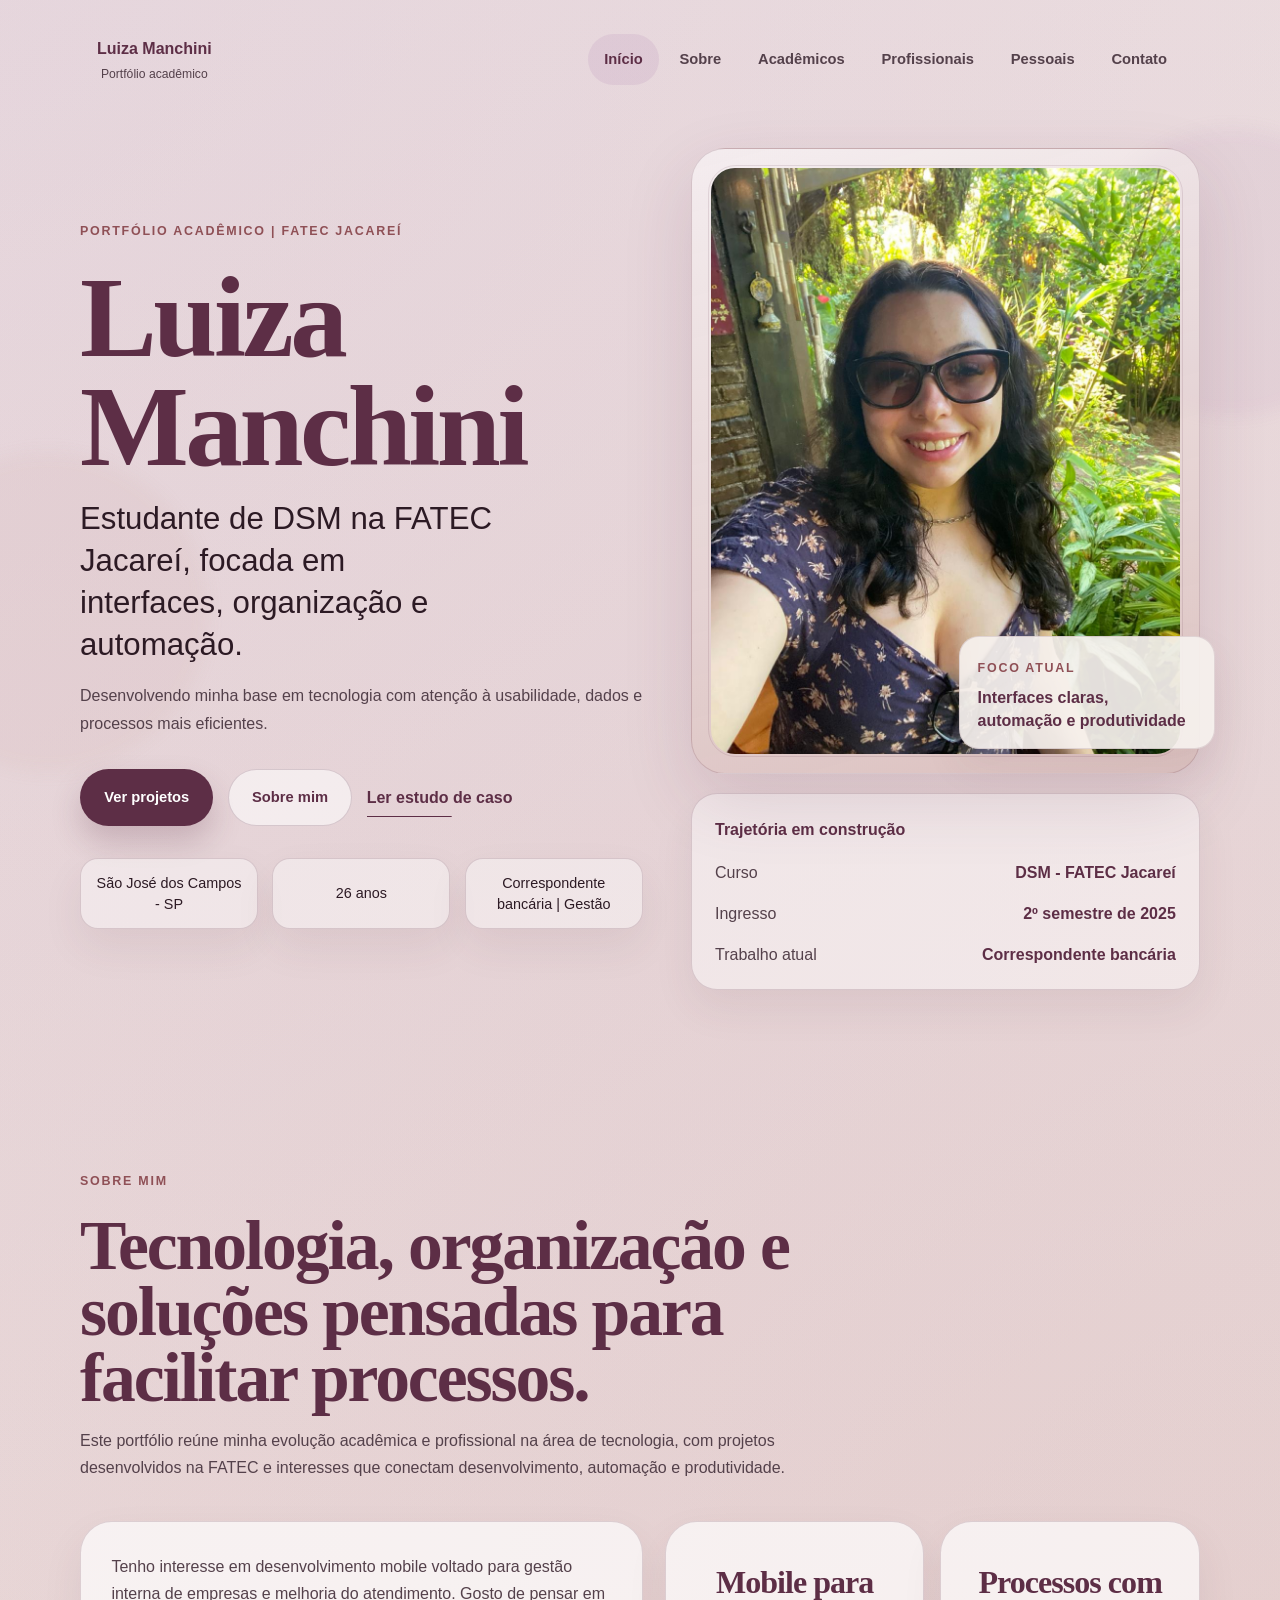
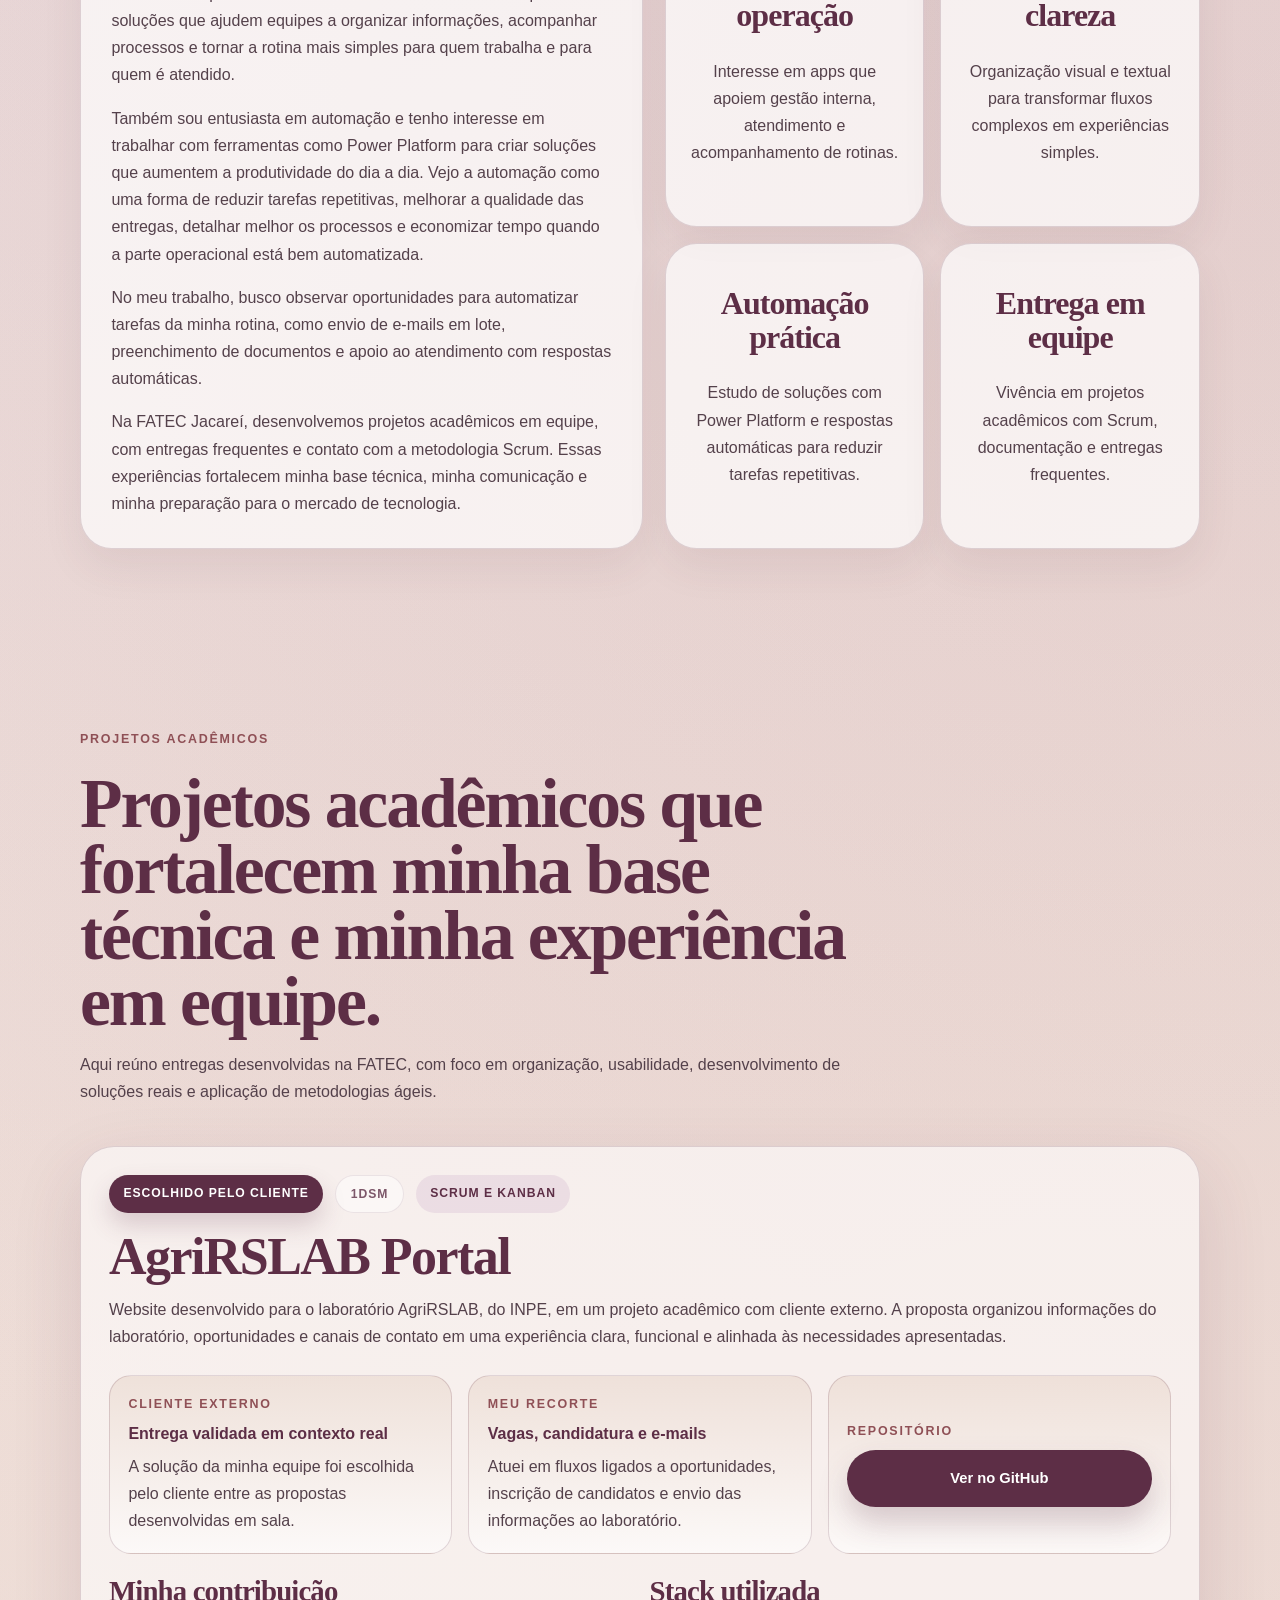
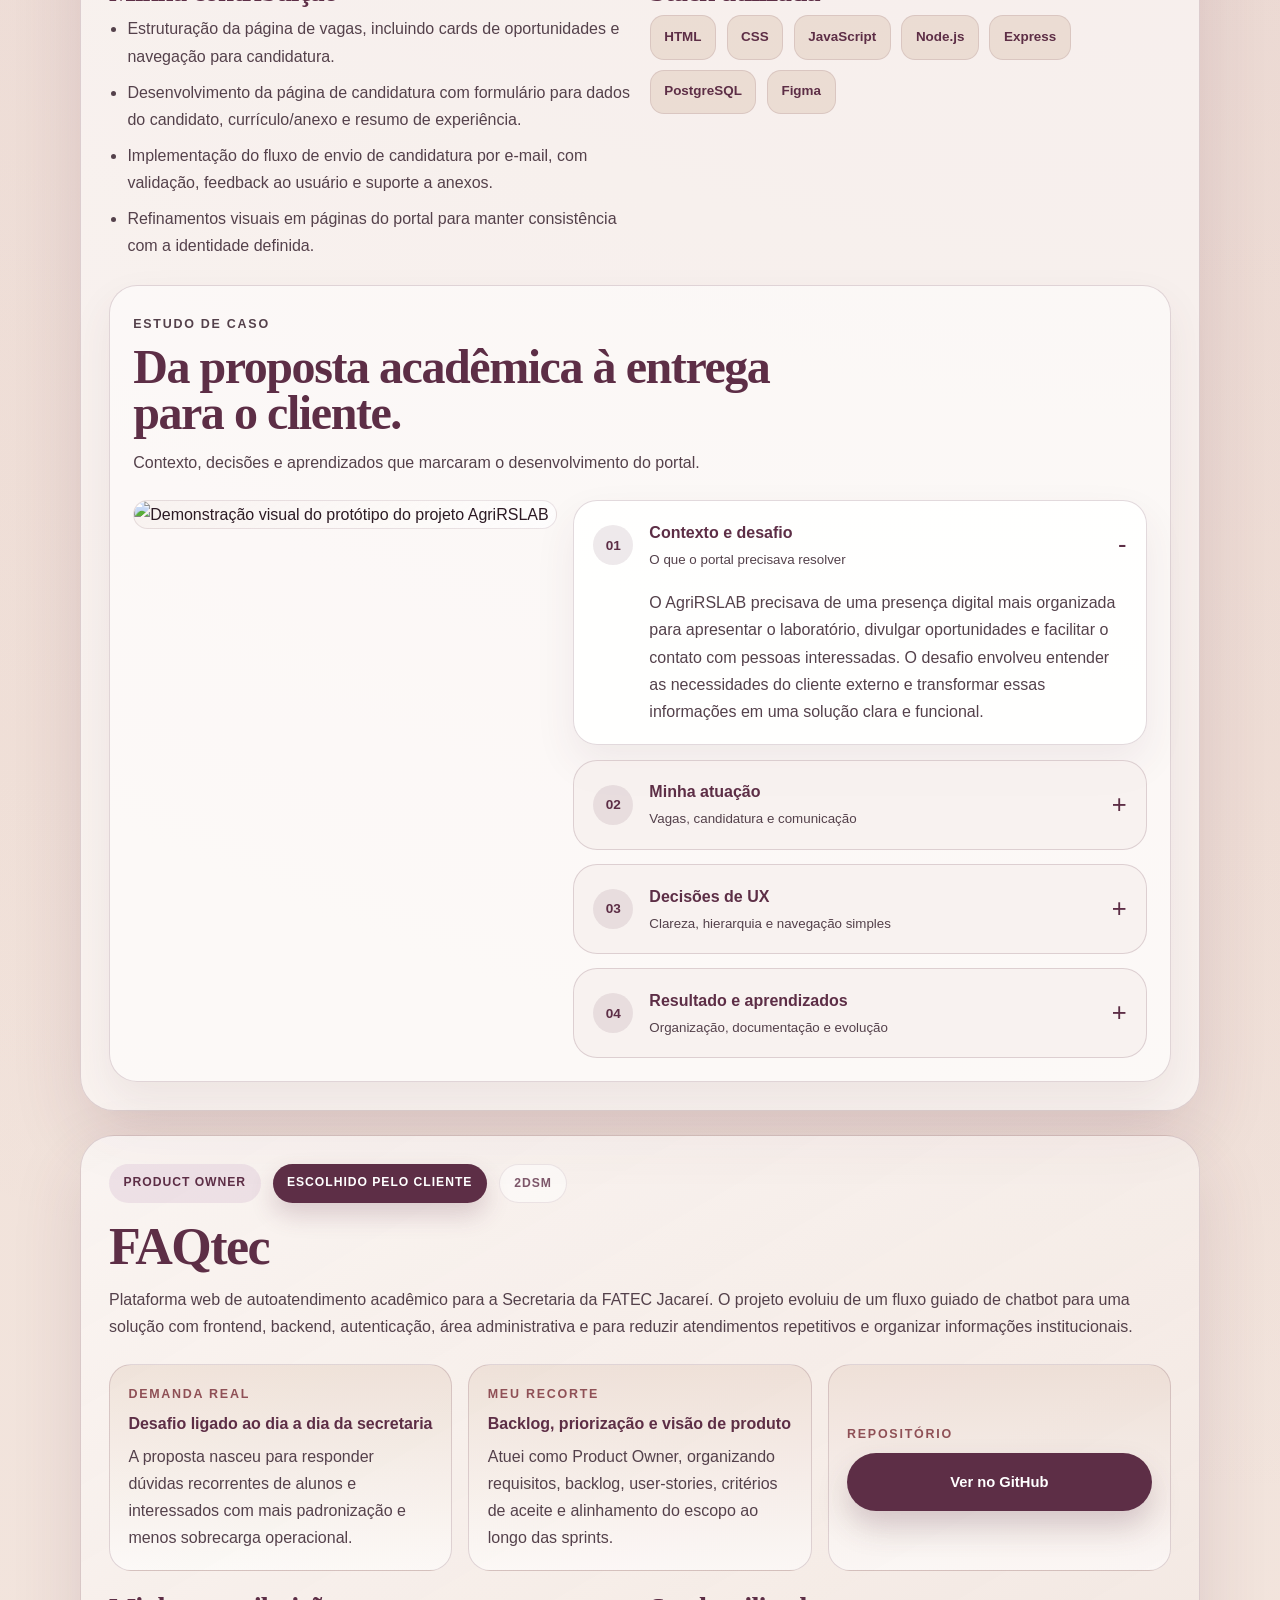
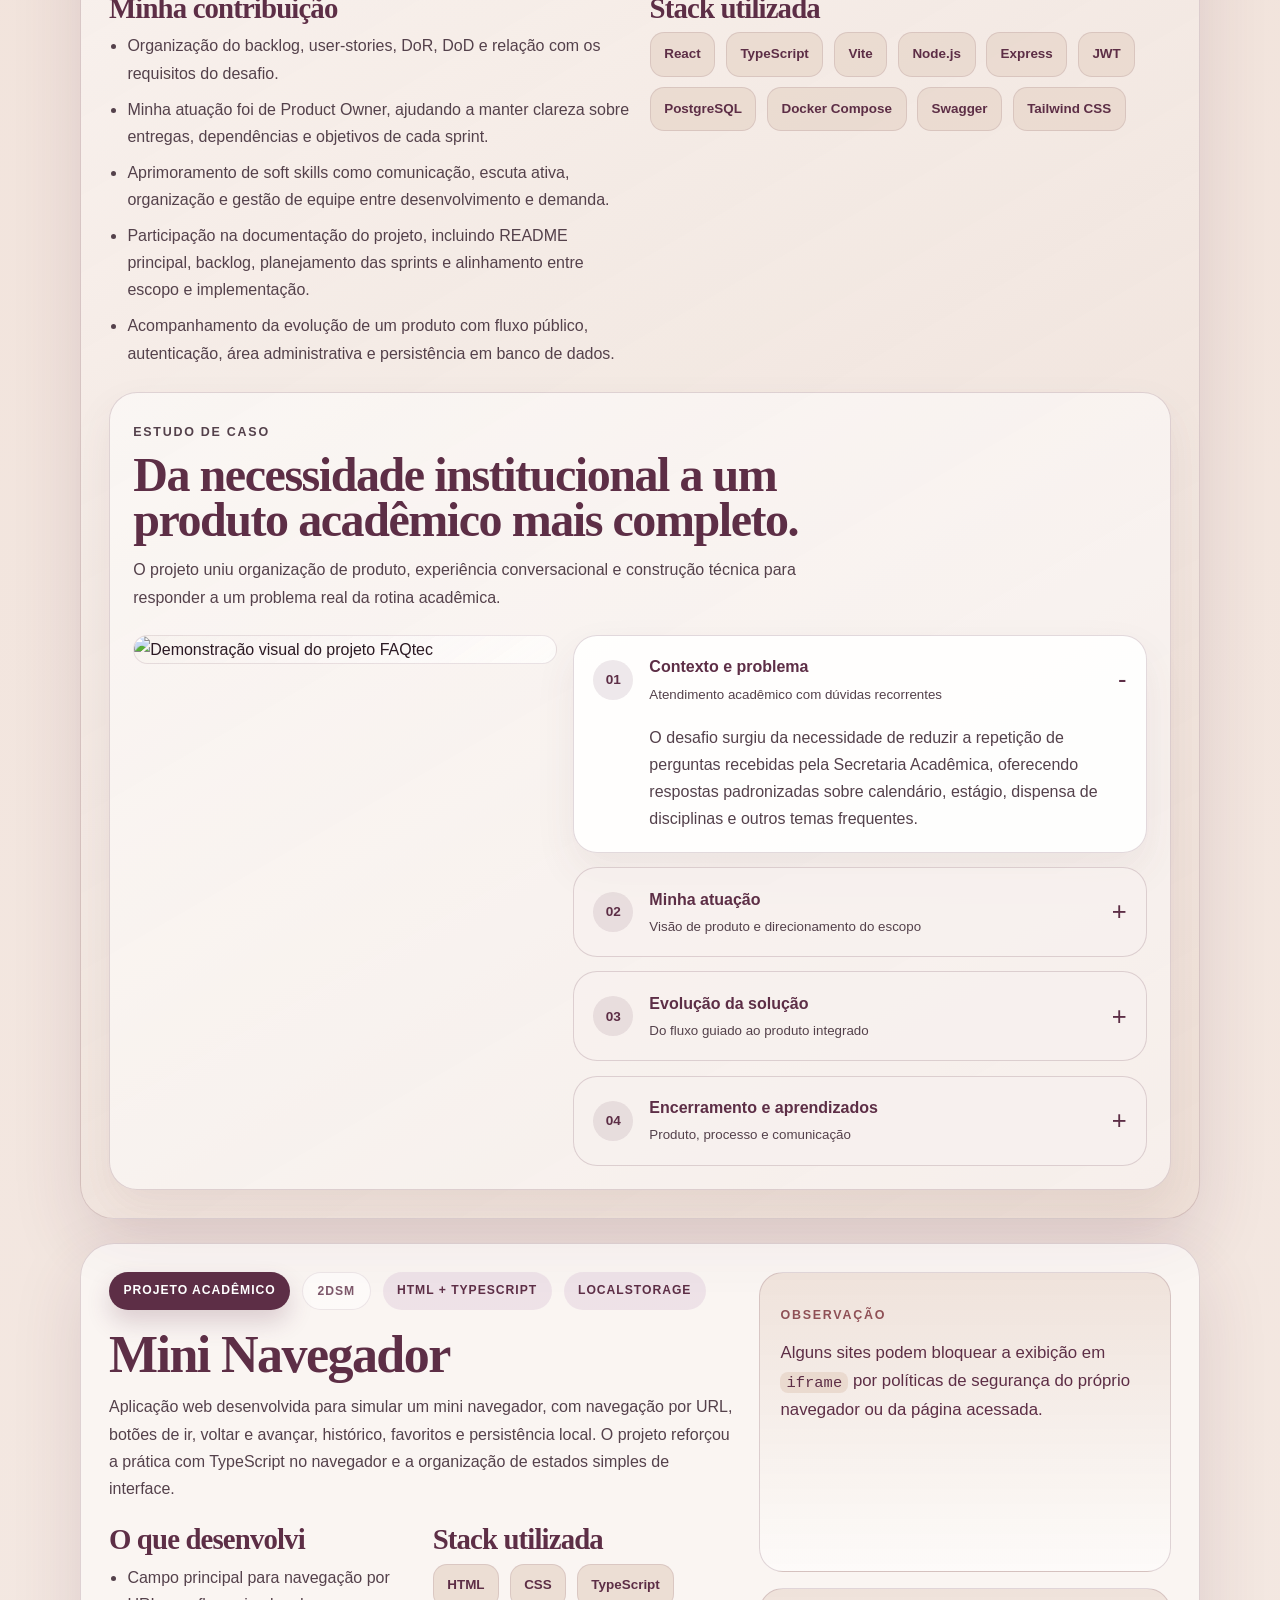
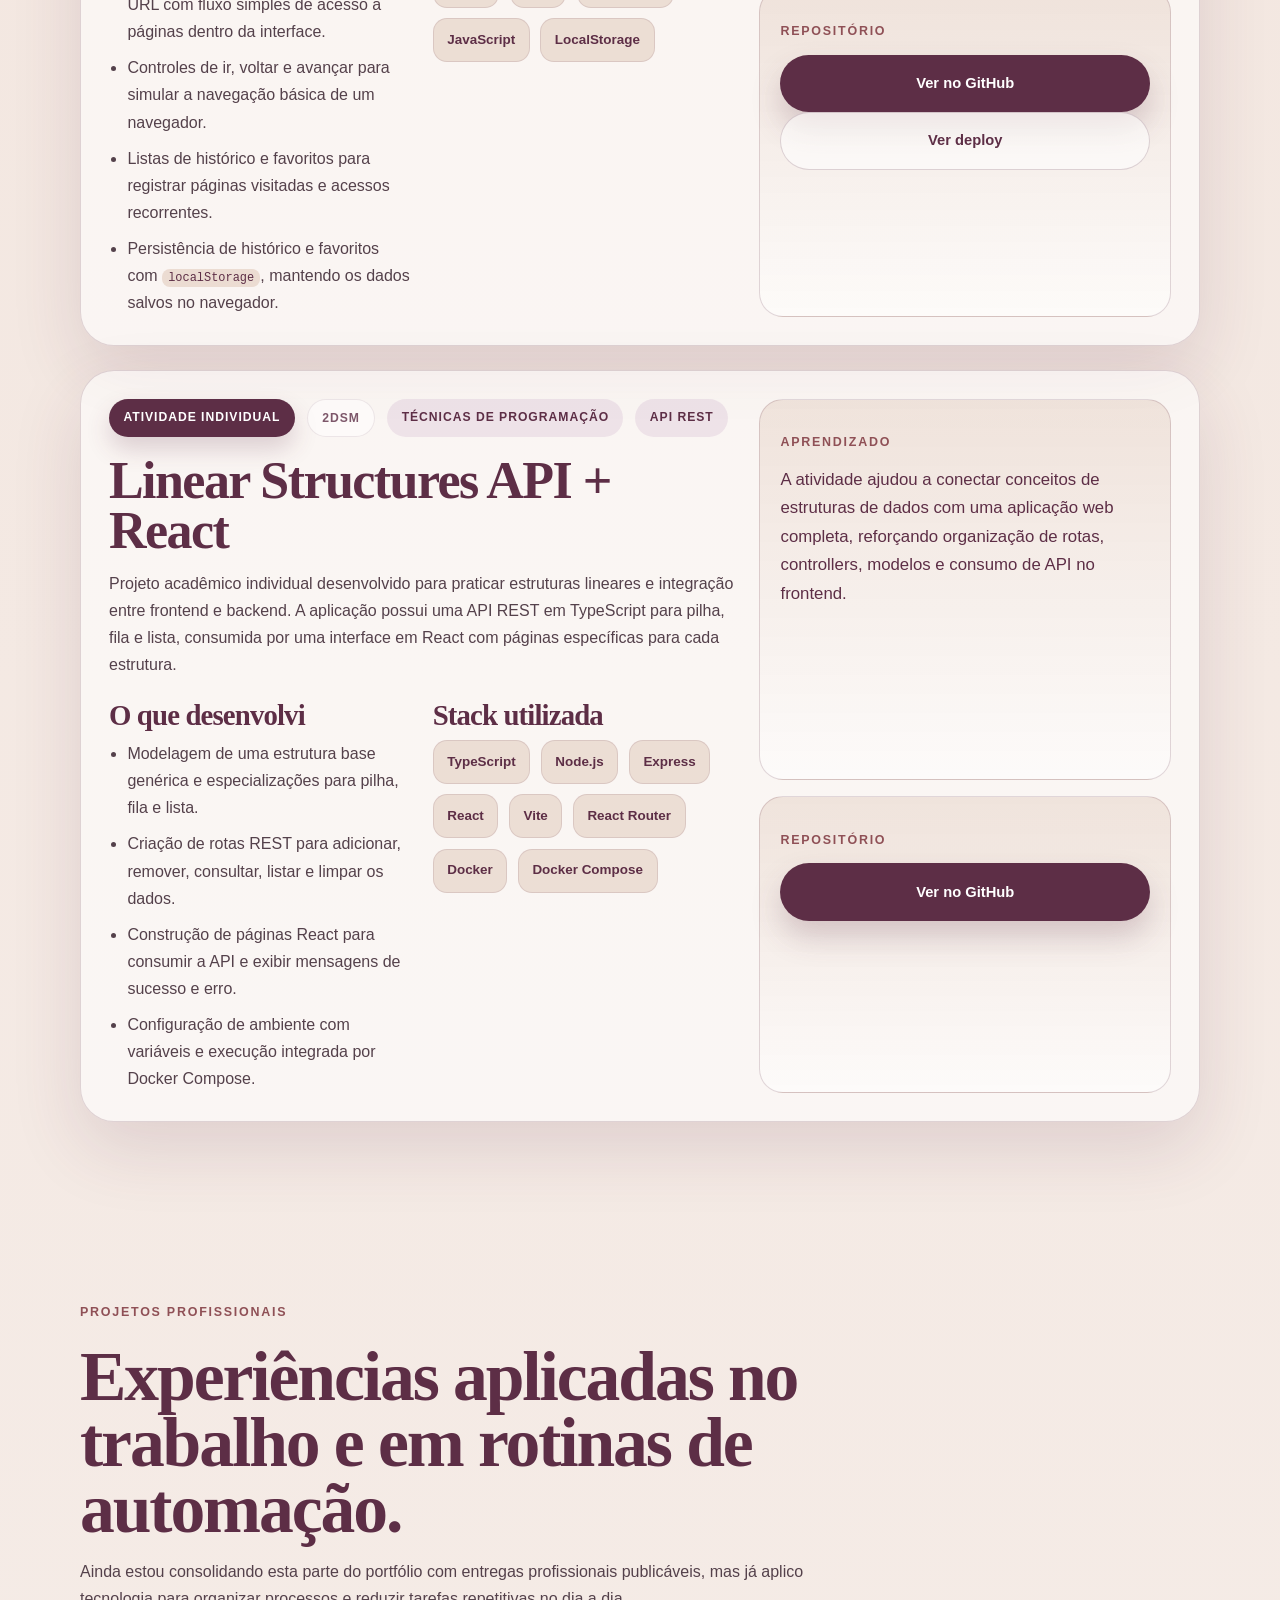
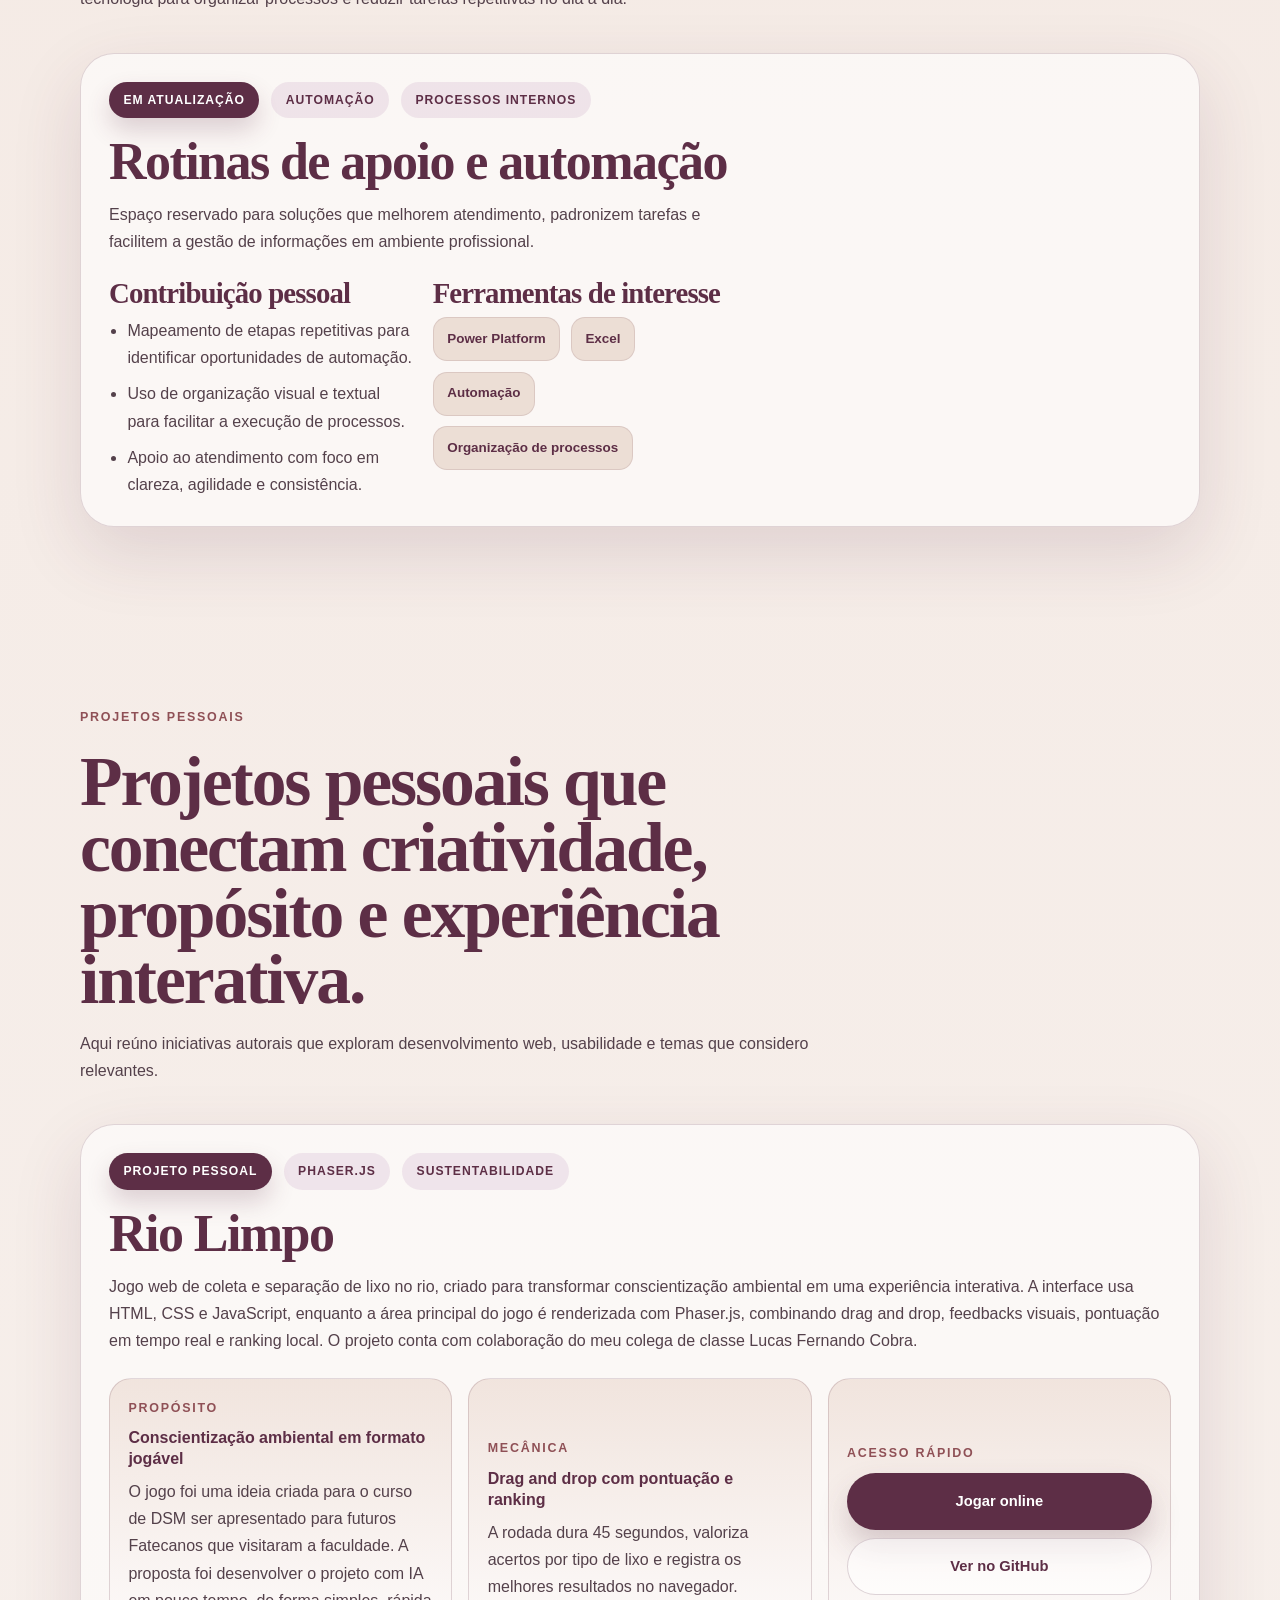
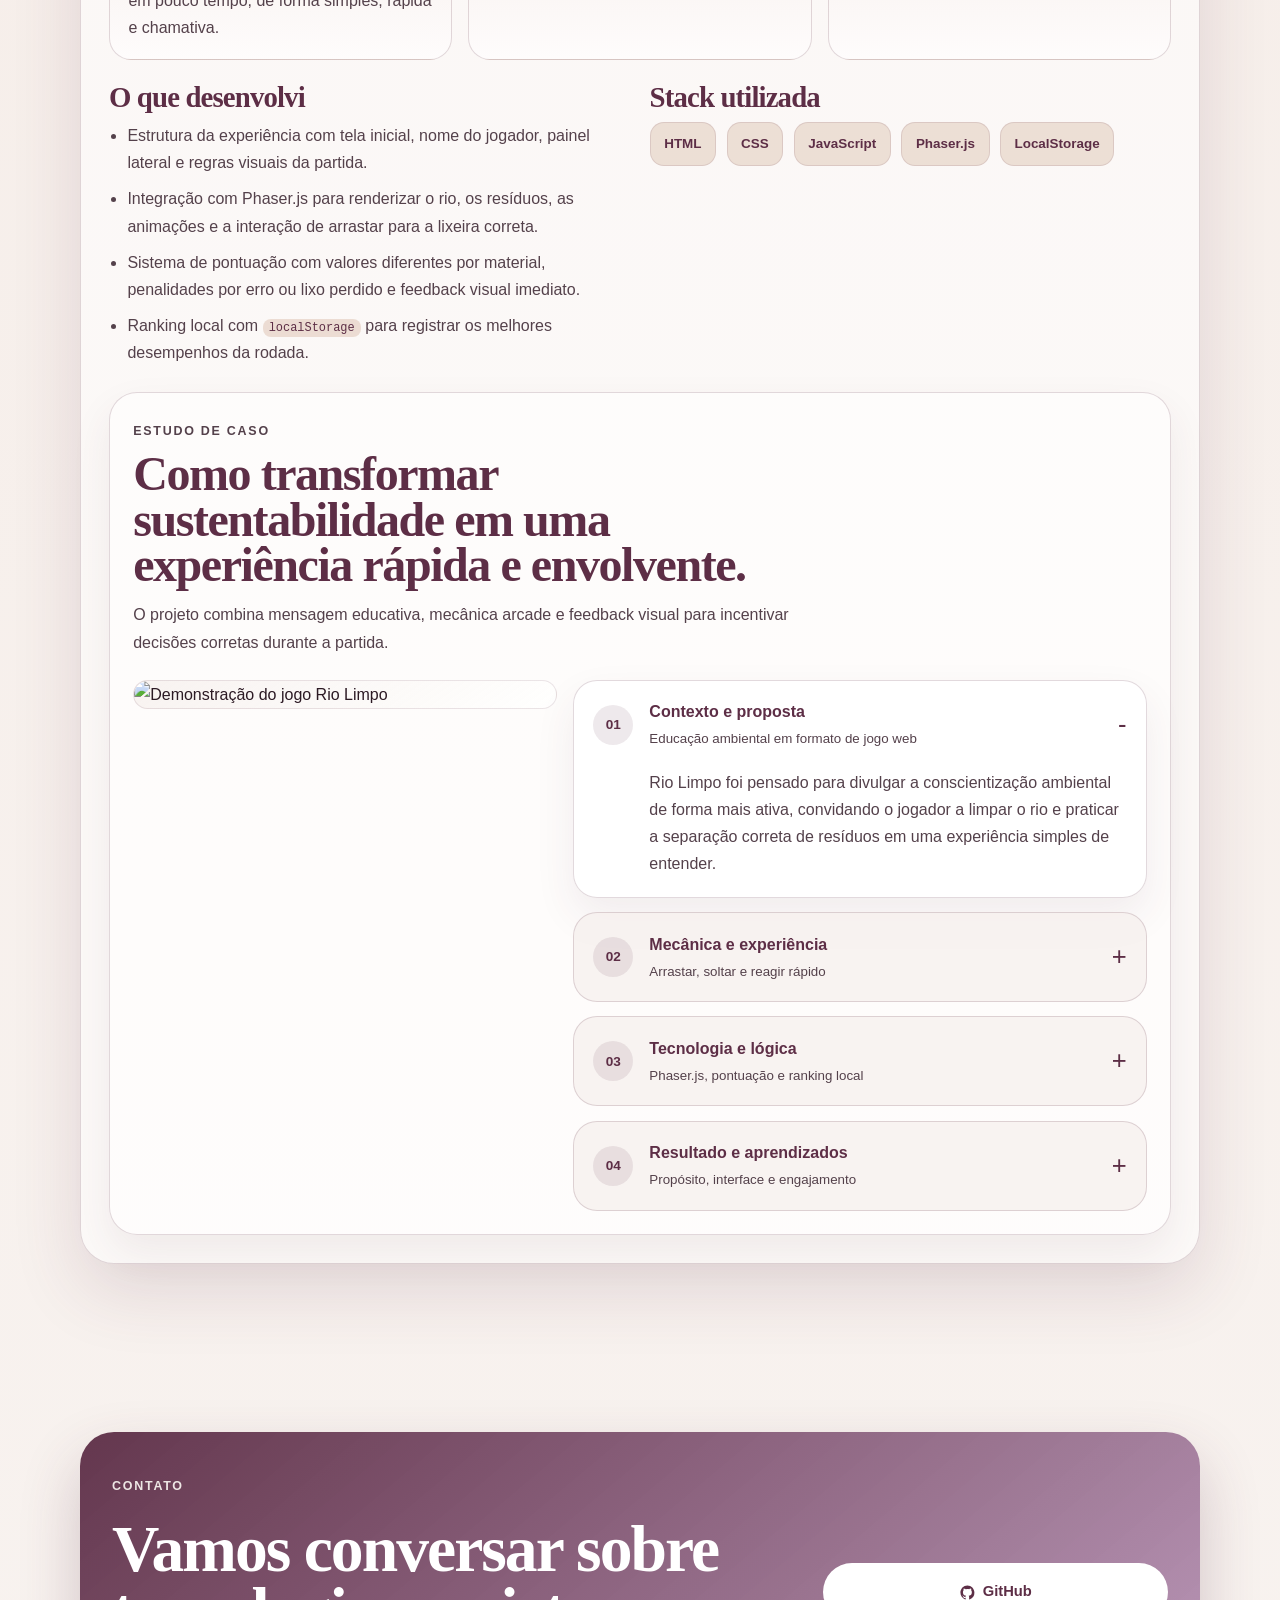
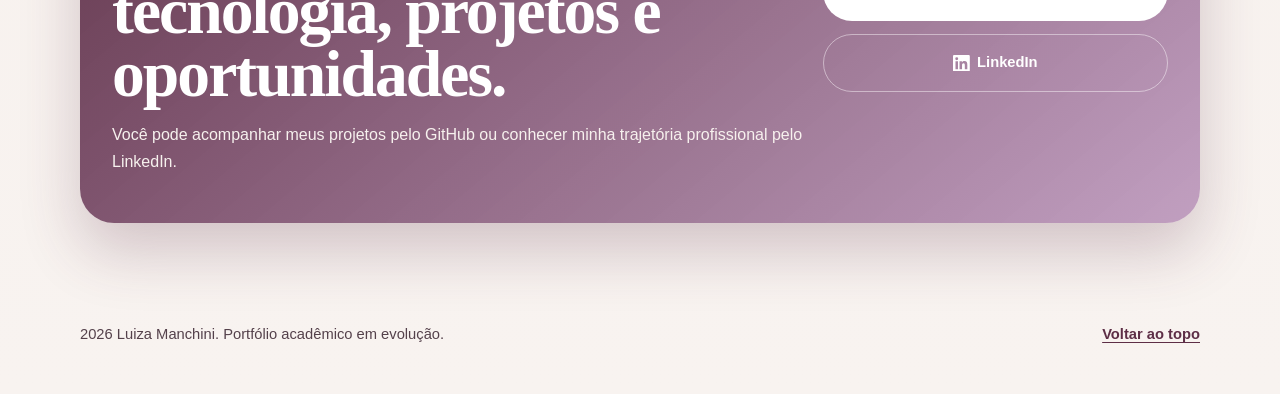
==== commit 156e22c9: "Use project-specific portfolio previews" ====
--- a/index.html
+++ b/index.html
@@ -215,7 +215,7 @@
 
               <div class="case-study-content">
                 <div class="project-demo-card">
-                  <img src="assets/images/GifFigma.gif" alt="Demonstração visual do protótipo do projeto AgriRSLAB" loading="lazy" decoding="async">
+                  <img src="assets/images/agrislab.gif" alt="Demonstração visual do protótipo do projeto AgriRSLAB" loading="lazy" decoding="async">
                 </div>
 
                 <div class="case-study-list" aria-label="Etapas do estudo de caso">
@@ -336,7 +336,7 @@
 
               <div class="case-study-content">
                 <div class="project-demo-card" aria-label="Demonstração visual do FAQtec">
-                  <img src="assets/images/GifFigma.gif" alt="Demonstração visual do projeto FAQtec" loading="lazy" decoding="async">
+                  <img src="assets/images/giffaqtec.gif" alt="Demonstração visual do projeto FAQtec" loading="lazy" decoding="async">
                 </div>
 
                 <div class="case-study-list" aria-label="Etapas do estudo de caso do FAQtec">
@@ -608,7 +608,7 @@
 
               <div class="case-study-content">
                 <div class="project-demo-card">
-                  <img src="assets/images/GifFigma.gif" alt="Demonstração do jogo Rio Limpo" loading="lazy" decoding="async">
+                  <img src="assets/images/riolimpogif.gif" alt="Demonstração do jogo Rio Limpo" loading="lazy" decoding="async">
                 </div>
 
                 <div class="case-study-list" aria-label="Etapas do estudo de caso do Rio Limpo">
@@ -692,4 +692,4 @@
     </div>
   </footer>
 </body>
-</html>+</html>
--- a/css/style.css
+++ b/css/style.css
@@ -28,7 +28,7 @@
 body {
   margin: 0;
   min-height: 100vh;
-  font-family: "Sora", sans-serif;
+  font-family: "Trebuchet MS", "Segoe UI", sans-serif;
   color: var(--ink);
   line-height: 1.7;
   background:
@@ -114,7 +114,7 @@
 }
 
 .section {
-  padding: 6rem 0;
+  padding: 5.25rem 0;
   scroll-margin-top: 7rem;
 }
 
@@ -288,7 +288,7 @@
 h3,
 h4 {
   margin: 0;
-  font-family: "Cormorant Garamond", serif;
+  font-family: Georgia, "Times New Roman", serif;
   font-weight: 600;
   line-height: 0.95;
   letter-spacing: -0.03em;
@@ -299,6 +299,14 @@
   margin-bottom: 1rem;
   font-size: clamp(4rem, 12vw, 7.2rem);
   color: var(--blackberry-cream);
+}
+
+code {
+  padding: 0.12rem 0.38rem;
+  border-radius: 8px;
+  background: rgba(232, 214, 203, 0.82);
+  color: var(--blackberry-cream);
+  font-size: 0.92em;
 }
 
 .hero-lead {
@@ -353,6 +361,13 @@
 
 .button:hover {
   transform: translateY(-2px);
+}
+
+.button:disabled {
+  cursor: not-allowed;
+  opacity: 0.72;
+  transform: none;
+  box-shadow: none;
 }
 
 .button-primary {
@@ -607,7 +622,7 @@
 
 .project-mini-panel {
   display: grid;
-  align-content: start;
+  align-content: center;
   gap: 0.5rem;
   padding: 1.15rem;
   border: 1px solid var(--border);
@@ -1103,7 +1118,7 @@
   }
 
   .section {
-    padding: 4.5rem 0;
+    padding: 4rem 0;
   }
 
   .header-inner {
